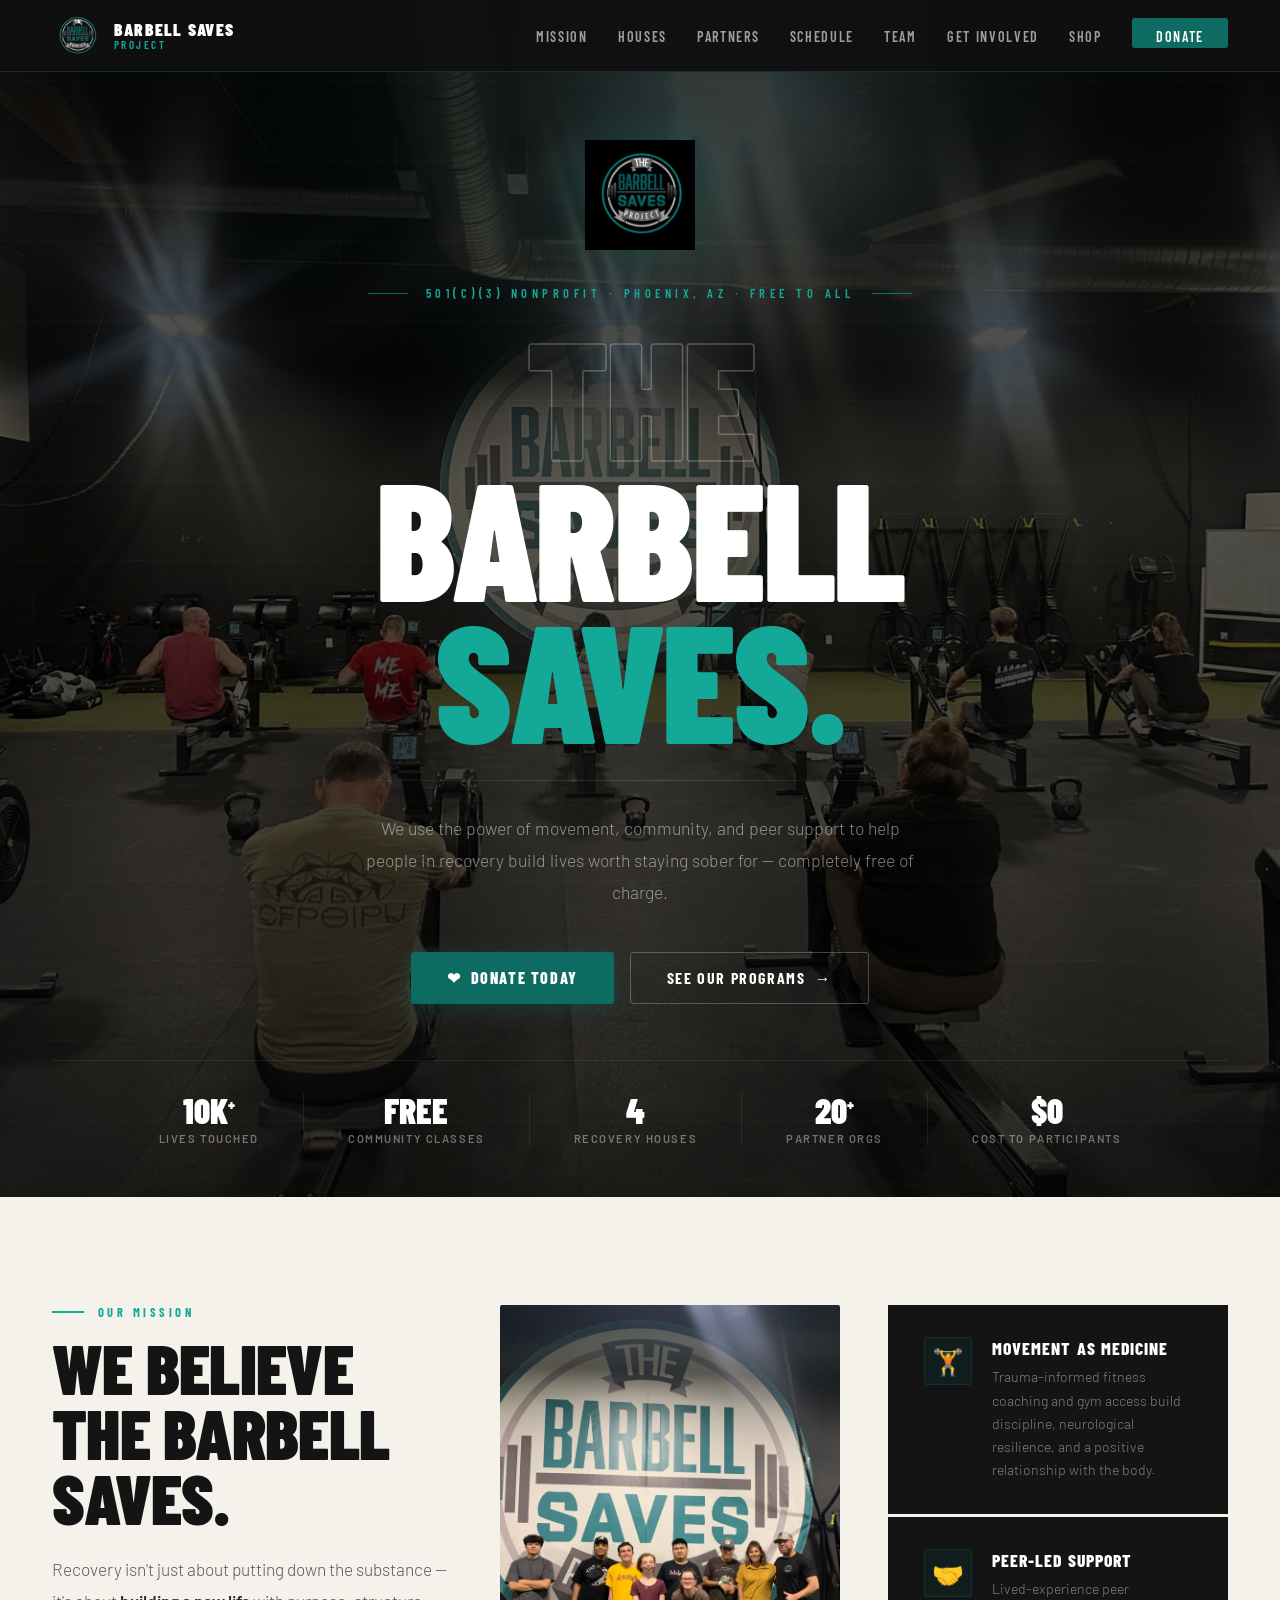
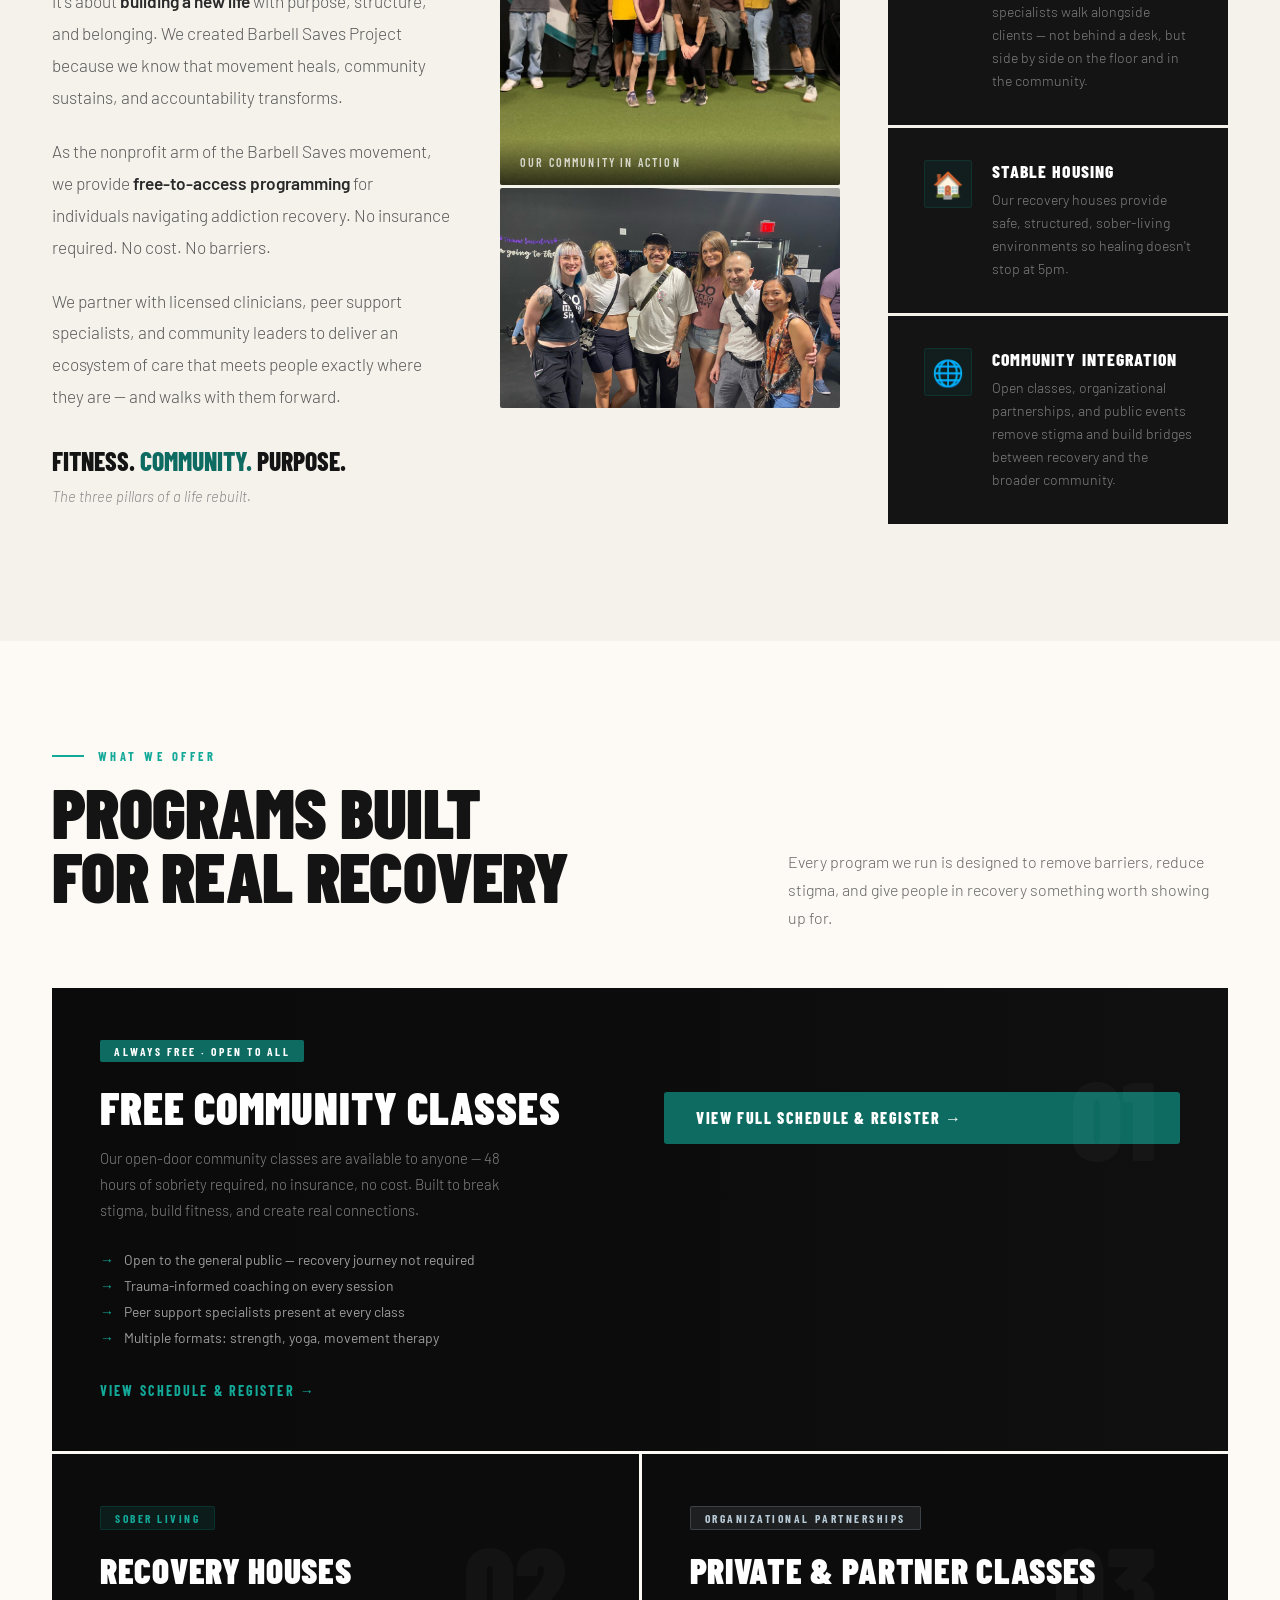
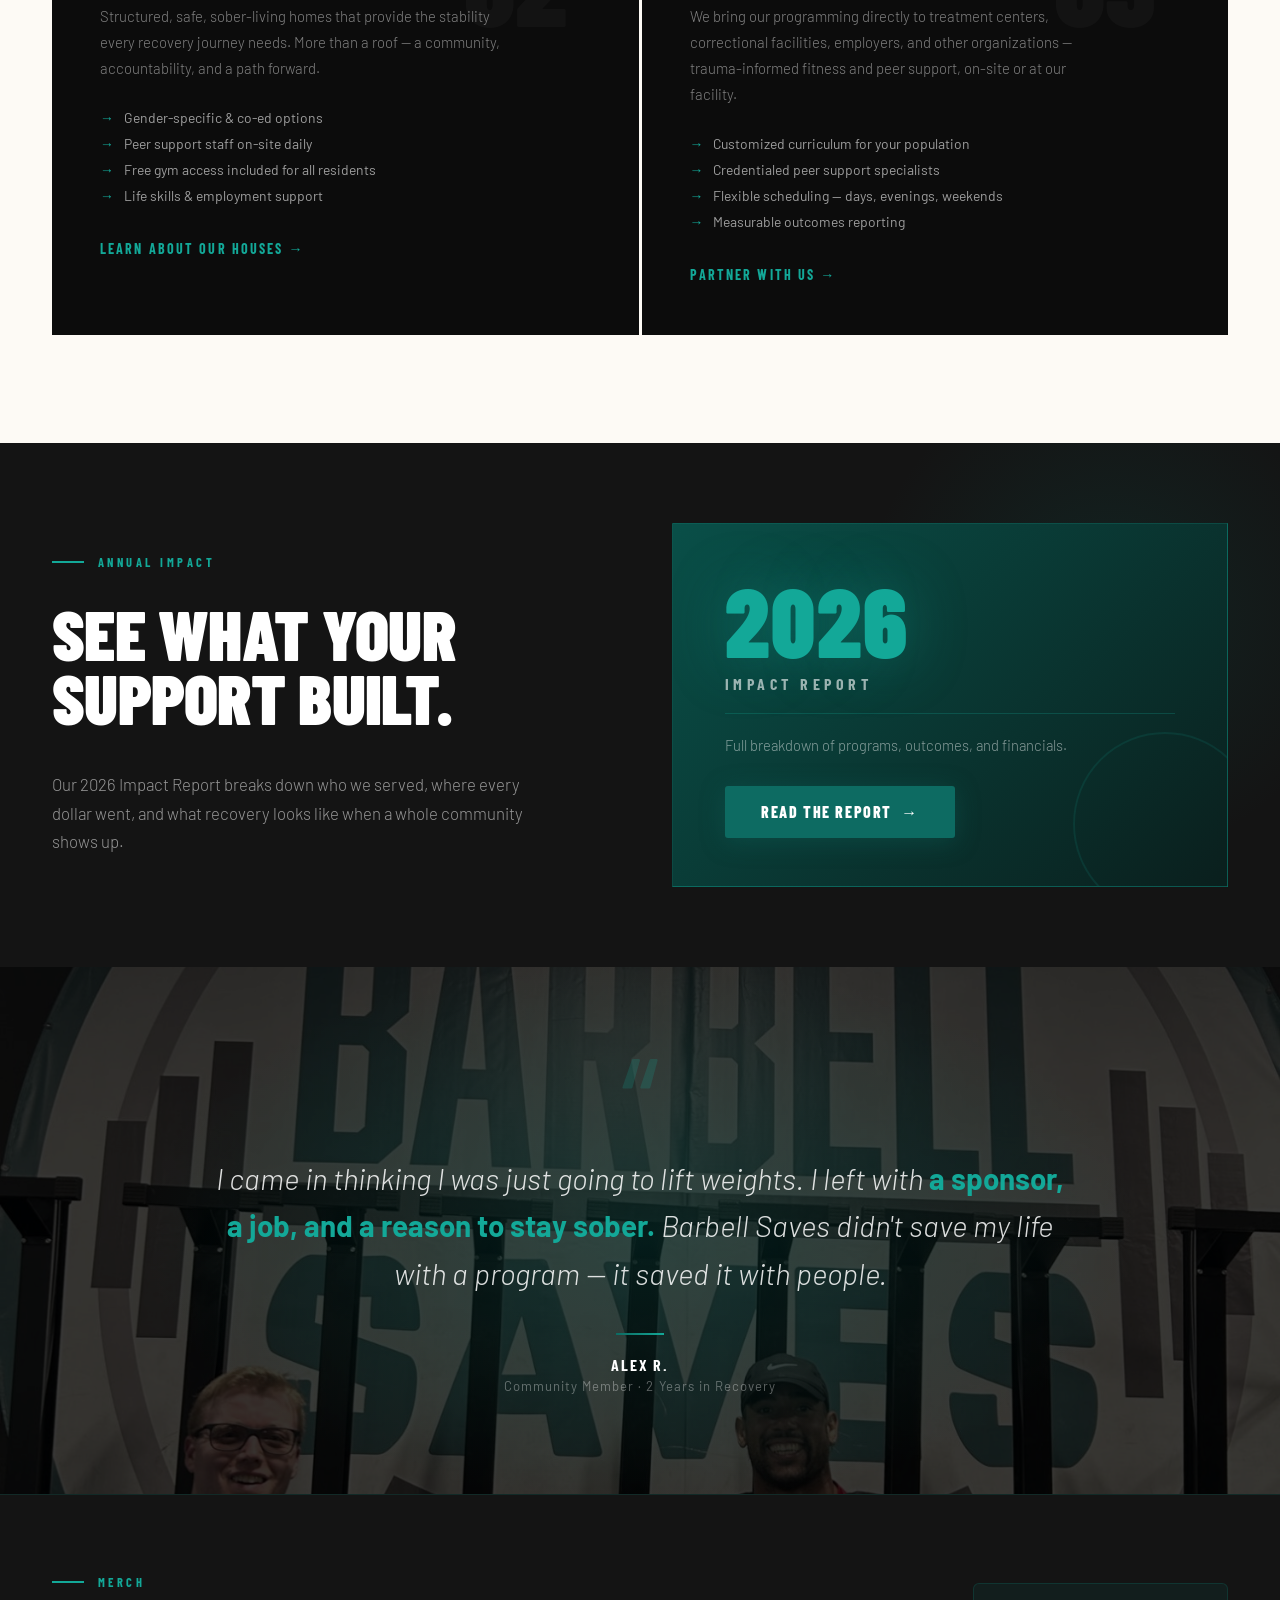
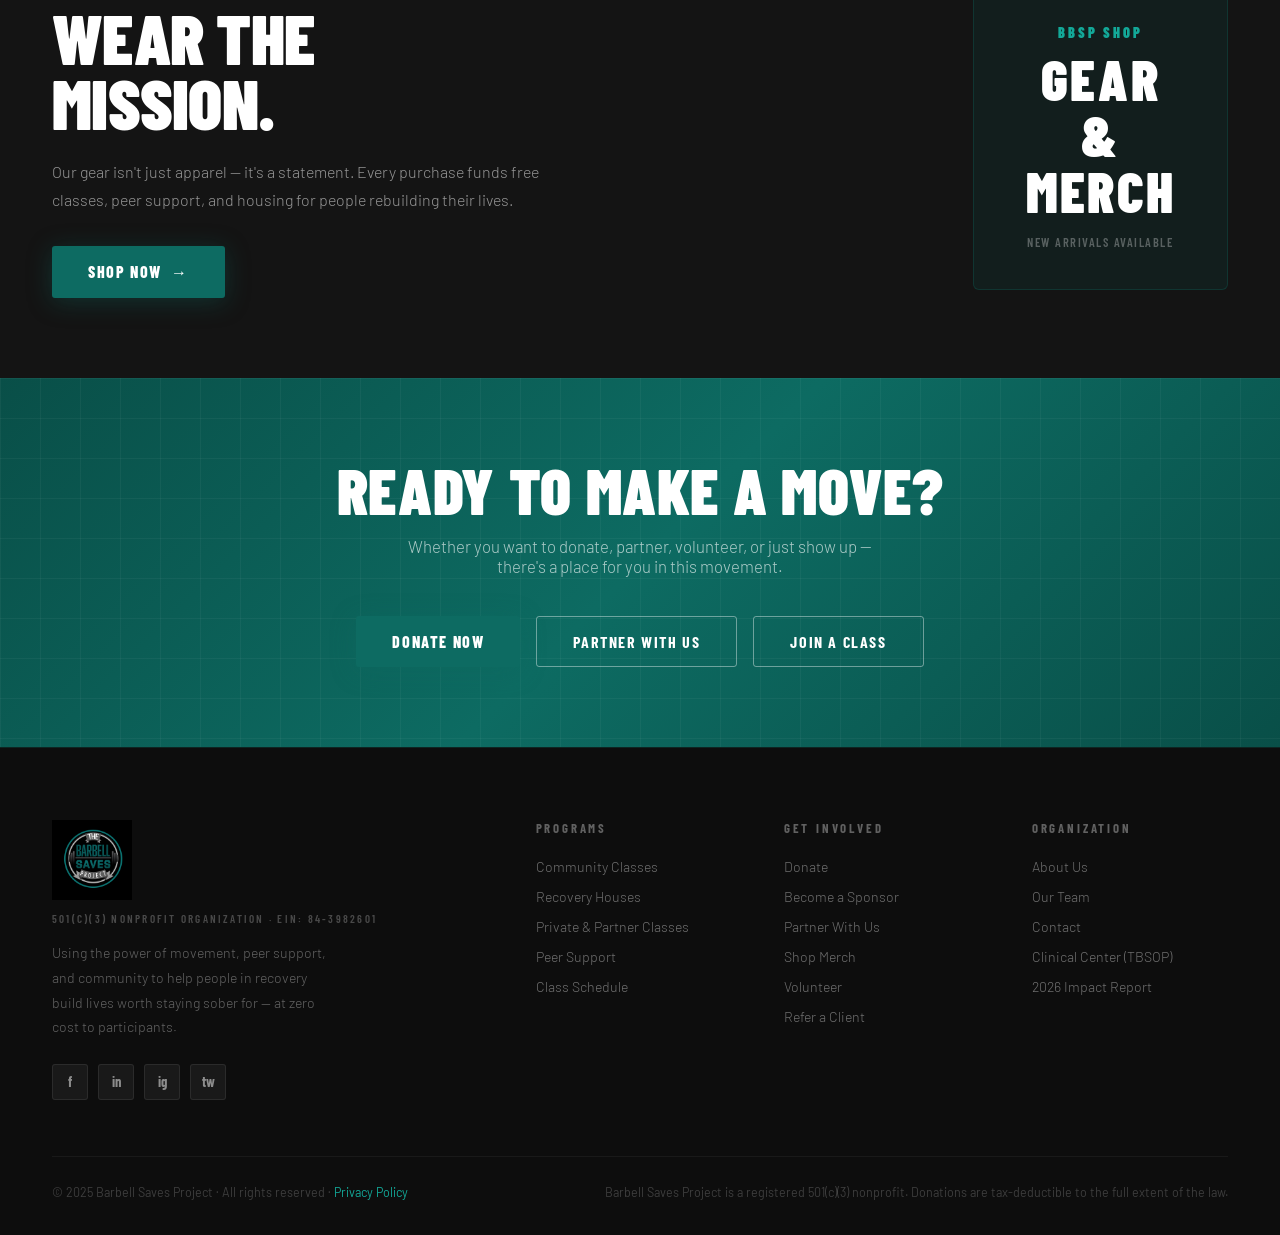
==== index.html @ c7c91872 "Add Instagram link to footer on all pages Co-Authored-By: Claude Sonnet 4.6 <noreply@anthropic.com>" ====
<!DOCTYPE html>
<html lang="en">
<head>
<meta charset="UTF-8">
<meta name="viewport" content="width=device-width, initial-scale=1.0">
<title>Barbell Saves Project — Strength. Recovery. Community.</title>
<link href="https://fonts.googleapis.com/css2?family=Barlow+Condensed:wght@300;400;600;700;800;900&family=Barlow:ital,wght@0,300;0,400;0,500;0,600;1,300;1,400&display=swap" rel="stylesheet">
<link rel="stylesheet" href="styles.css">
</head>
<body>

<!-- NAV -->
<nav id="main-nav">
  <a href="index.html" class="nav-logo">
    <img src="images/image1.png" alt="The Barbell Saves Project">
    <div class="nav-logo-text">Barbell Saves<span>Project</span></div>
  </a>
  <ul class="nav-links">
    <li><a href="index.html#mission">Mission</a></li>
    <li><a href="houses.html">Houses</a></li>
    <li><a href="partners.html">Partners</a></li>
    <li><a href="schedule.html">Schedule</a></li>
    <li><a href="team.html">Team</a></li>
    <li><a href="get-involved.html">Get Involved</a></li>
    <li><a href="shop.html">Shop</a></li>
    <li><a href="get-involved.html#donate" class="nav-donate">Donate</a></li>
  </ul>
</nav>

<!-- HERO -->
<section class="hero">
  <div class="hero-bg"></div>
  <div class="hero-lines"></div>

  <div class="hero-body">
    <img src="images/image2.png" alt="The Barbell Saves Project" class="hero-logo">

    <div class="hero-overline">
      <span class="overline-rule"></span>
      501(c)(3) Nonprofit &middot; Phoenix, AZ &middot; Free to All
      <span class="overline-rule"></span>
    </div>

    <h1 class="hero-headline">
      <span class="headline-row outline">The</span>
      <span class="headline-row">Barbell</span>
      <span class="headline-row teal">Saves.</span>
    </h1>

    <div class="hero-divider"></div>

    <p class="hero-sub">
      We use the power of movement, community, and peer support to help people in recovery
      build lives worth staying sober for &mdash; completely free of charge.
    </p>

    <div class="hero-actions">
      <a href="https://igfn.us/form/uz2sVw" target="_blank" rel="noopener" class="btn-primary">&#10084;&nbsp; Donate Today</a>
      <a href="#programs" class="btn-secondary">See Our Programs &nbsp;&#8594;</a>
    </div>

    <div class="hero-stat-row">
      <div class="hero-stat"><div class="hero-stat-n">10K<sup>+</sup></div><div class="hero-stat-l">Lives Touched</div></div>
      <div class="hero-stat"><div class="hero-stat-n">FREE</div><div class="hero-stat-l">Community Classes</div></div>
      <div class="hero-stat"><div class="hero-stat-n">4</div><div class="hero-stat-l">Recovery Houses</div></div>
      <div class="hero-stat"><div class="hero-stat-n">20<sup>+</sup></div><div class="hero-stat-l">Partner Orgs</div></div>
      <div class="hero-stat"><div class="hero-stat-n">$0</div><div class="hero-stat-l">Cost to Participants</div></div>
    </div>
  </div>
</section>

<!-- MISSION -->
<section class="mission-section section" id="mission">
  <div class="section-inner">
    <div class="mission-layout">
      <div class="mission-copy">
        <div class="section-tag">Our Mission</div>
        <h2 class="section-title">We Believe<br>the Barbell Saves.</h2>
        <p>Recovery isn't just about putting down the substance &#8212; it's about <strong>building a new life</strong> with purpose, structure, and belonging. We created Barbell Saves Project because we know that movement heals, community sustains, and accountability transforms.</p>
        <p>As the nonprofit arm of the Barbell Saves movement, we provide <strong>free-to-access programming</strong> for individuals navigating addiction recovery. No insurance required. No cost. No barriers.</p>
        <p>We partner with licensed clinicians, peer support specialists, and community leaders to deliver an ecosystem of care that meets people exactly where they are &#8212; and walks with them forward.</p>
        <div class="big-statement">Fitness. <span>Community.</span> Purpose.</div>
        <p style="font-size:0.92rem;color:#888;font-style:italic;">The three pillars of a life rebuilt.</p>
      </div>
      <div class="mission-photo-col">
        <div class="mission-photo-wrap" style="margin-bottom:3px;">
          <img src="images/image3.jpg" alt="Barbell Saves Project community">
          <div class="mission-photo-caption">Our community in action</div>
        </div>
        <div class="mission-photo-wrap">
          <img src="images/image4.jpg" alt="Barbell Saves Project event" style="height:220px;">
        </div>
      </div>
      <div class="mission-panels">
        <div class="mission-panel"><div class="panel-icon">&#127947;</div><div class="panel-body"><h4>Movement as Medicine</h4><p>Trauma-informed fitness coaching and gym access build discipline, neurological resilience, and a positive relationship with the body.</p></div></div>
        <div class="mission-panel"><div class="panel-icon">&#129309;</div><div class="panel-body"><h4>Peer-Led Support</h4><p>Lived-experience peer specialists walk alongside clients &#8212; not behind a desk, but side by side on the floor and in the community.</p></div></div>
        <div class="mission-panel"><div class="panel-icon">&#127968;</div><div class="panel-body"><h4>Stable Housing</h4><p>Our recovery houses provide safe, structured, sober-living environments so healing doesn't stop at 5pm.</p></div></div>
        <div class="mission-panel"><div class="panel-icon">&#127760;</div><div class="panel-body"><h4>Community Integration</h4><p>Open classes, organizational partnerships, and public events remove stigma and build bridges between recovery and the broader community.</p></div></div>
      </div>
    </div>
  </div>
</section>

<!-- PROGRAMS -->
<section class="programs-section section" id="programs">
  <div class="section-inner">
    <div class="programs-header">
      <div>
        <div class="section-tag">What We Offer</div>
        <h2 class="section-title">Programs Built<br>for Real Recovery</h2>
      </div>
      <p class="programs-intro">Every program we run is designed to remove barriers, reduce stigma, and give people in recovery something worth showing up for.</p>
    </div>
    <div class="programs-grid">
      <div class="prog-card prog-community" style="background-image: url("images/image11.jpg"); background-size: cover; background-position: center 20%; position: relative;">
        <div style="position:absolute;inset:0;background:linear-gradient(90deg,rgba(10,10,10,0.92) 0%,rgba(10,10,10,0.75) 55%,rgba(10,10,10,0.4) 100%);"></div>
        <div style="position:relative;z-index:1;">
        <div class="prog-num">01</div>
        <span class="prog-badge badge-free">Always Free &middot; Open to All</span>
        <div class="community-inner">
          <div>
            <h3>Free Community Classes</h3>
            <p>Our open-door community classes are available to anyone &#8212; 48 hours of sobriety required, no insurance, no cost. Built to break stigma, build fitness, and create real connections.</p>
            <ul class="prog-list">
              <li><span class="bull">&#8594;</span> Open to the general public &#8212; recovery journey not required</li>
              <li><span class="bull">&#8594;</span> Trauma-informed coaching on every session</li>
              <li><span class="bull">&#8594;</span> Peer support specialists present at every class</li>
              <li><span class="bull">&#8594;</span> Multiple formats: strength, yoga, movement therapy</li>
            </ul>
            <a href="schedule.html" class="prog-link">View Schedule &amp; Register &#8594;</a>
          </div>
          <a href="schedule.html" class="schedule-cta-btn">View Full Schedule &amp; Register &#8594;</a>
        </div>
        </div>
      </div>
      <div class="prog-card" style="background-image:url("images/image12.jpg");background-size:cover;background-position:center top;position:relative;">
        <div style="position:absolute;inset:0;background:rgba(10,10,10,0.82);"></div>
        <div style="position:relative;z-index:1;">
        <div class="prog-num">02</div>
        <span class="prog-badge badge-teal">Sober Living</span>
        <h3>Recovery Houses</h3>
        <p>Structured, safe, sober-living homes that provide the stability every recovery journey needs. More than a roof &#8212; a community, accountability, and a path forward.</p>
        <ul class="prog-list">
          <li><span class="bull">&#8594;</span> Gender-specific &amp; co-ed options</li>
          <li><span class="bull">&#8594;</span> Peer support staff on-site daily</li>
          <li><span class="bull">&#8594;</span> Free gym access included for all residents</li>
          <li><span class="bull">&#8594;</span> Life skills &amp; employment support</li>
        </ul>
        <a href="houses.html" class="prog-link">Learn About Our Houses &#8594;</a>
        </div>
      </div>
      <div class="prog-card" style="background-image:url("images/image13.jpg");background-size:cover;background-position:center 25%;position:relative;">
        <div style="position:absolute;inset:0;background:rgba(10,10,10,0.82);"></div>
        <div style="position:relative;z-index:1;">
        <div class="prog-num">03</div>
        <span class="prog-badge badge-silver">Organizational Partnerships</span>
        <h3>Private &amp; Partner Classes</h3>
        <p>We bring our programming directly to treatment centers, correctional facilities, employers, and other organizations &#8212; trauma-informed fitness and peer support, on-site or at our facility.</p>
        <ul class="prog-list">
          <li><span class="bull">&#8594;</span> Customized curriculum for your population</li>
          <li><span class="bull">&#8594;</span> Credentialed peer support specialists</li>
          <li><span class="bull">&#8594;</span> Flexible scheduling &#8212; days, evenings, weekends</li>
          <li><span class="bull">&#8594;</span> Measurable outcomes reporting</li>
        </ul>
        <a href="get-involved.html" class="prog-link">Partner With Us &#8594;</a>
        </div>
      </div>
    </div>
  </div>
</section>

<!-- IMPACT REPORT -->
<section class="impact-report-section">
  <div class="section-inner">
    <div class="impact-report-layout">
      <div class="impact-report-copy">
        <div class="section-tag">Annual Impact</div>
        <h2 class="section-title">See What Your<br>Support Built.</h2>
        <p>Our 2026 Impact Report breaks down who we served, where every dollar went, and what recovery looks like when a whole community shows up.</p>
      </div>
      <div class="impact-report-cta">
        <div class="impact-report-year">2026</div>
        <div class="impact-report-label">Impact Report</div>
        <p>Full breakdown of programs, outcomes, and financials.</p>
        <a href="https://issuu.com/barbellsaves/docs/2025_impact_report_final" target="_blank" rel="noopener" class="btn-primary" style="margin-top:24px;display:inline-block;">Read the Report &nbsp;&#8594;</a>
      </div>
    </div>
  </div>
</section>

<!-- TESTIMONIAL -->
<section class="testimonial-section">
  <div class="testimonial-inner">
    <div class="big-quote">&#8220;</div>
    <blockquote>I came in thinking I was just going to lift weights. I left with <strong>a sponsor, a job, and a reason to stay sober.</strong> Barbell Saves didn't save my life with a program &#8212; it saved it with people.</blockquote>
    <div class="quote-divider"></div>
    <div class="quote-name">Alex R.</div>
    <div class="quote-role">Community Member &middot; 2 Years in Recovery</div>
  </div>
</section>

<!-- SHOP THE MISSION -->
<section style="background:var(--iron);padding:80px 52px;border-top:1px solid rgba(13,107,98,0.25);">
  <div style="max-width:1200px;margin:0 auto;display:flex;align-items:center;gap:64px;justify-content:space-between;flex-wrap:wrap;">
    <div style="flex:1;min-width:300px;">
      <div class="section-tag">Merch</div>
      <h2 class="section-title" style="color:white;">Wear the<br>Mission.</h2>
      <p style="font-size:1rem;color:rgba(255,255,255,0.55);font-weight:300;line-height:1.75;max-width:520px;margin-bottom:32px;">Our gear isn't just apparel &mdash; it's a statement. Every purchase funds free classes, peer support, and housing for people rebuilding their lives.</p>
      <a href="shop.html" class="btn-primary">Shop Now &nbsp;&#8594;</a>
    </div>
    <div style="flex:0 0 auto;background:rgba(13,107,98,0.12);border:1px solid rgba(13,107,98,0.3);border-radius:6px;padding:40px 52px;text-align:center;">
      <div style="font-family:'Barlow Condensed',sans-serif;font-weight:900;font-size:0.9rem;letter-spacing:0.2em;text-transform:uppercase;color:var(--teal-bright);margin-bottom:10px;">BBSP Shop</div>
      <div style="font-family:'Barlow Condensed',sans-serif;font-weight:900;font-size:3.5rem;letter-spacing:0.04em;text-transform:uppercase;color:white;line-height:1;margin-bottom:16px;">Gear<br>&amp;<br>Merch</div>
      <div style="font-family:'Barlow Condensed',sans-serif;font-weight:600;font-size:0.78rem;letter-spacing:0.12em;text-transform:uppercase;color:rgba(255,255,255,0.3);">New Arrivals Available</div>
    </div>
  </div>
</section>

<!-- CTA BAND -->
<div class="cta-band" style="position:relative;">
  <div style="position:absolute;inset:0;background-image:url("images/image14.jpg");background-size:cover;background-position:center 40%;filter:brightness(0.15) saturate(0.6);"></div>
  <div class="cta-band-inner">
    <h2>Ready to Make a Move?</h2>
    <p>Whether you want to donate, partner, volunteer, or just show up &#8212; there's a place for you in this movement.</p>
    <div class="cta-btns">
      <a href="https://igfn.us/form/uz2sVw" target="_blank" rel="noopener" class="btn-primary">Donate Now</a>
      <a href="get-involved.html" class="btn-secondary" style="border-color:rgba(255,255,255,0.4);">Partner With Us</a>
      <a href="index.html#programs" class="btn-secondary" style="border-color:rgba(255,255,255,0.4);">Join a Class</a>
    </div>
  </div>
</div>

<!-- FOOTER -->
<footer>
  <div class="footer-grid">
    <div class="footer-brand">
      <img src="images/image8.png" alt="The Barbell Saves Project">
      <div class="footer-501c3">501(c)(3) Nonprofit Organization &middot; EIN: 84-3982601</div>
      <p>Using the power of movement, peer support, and community to help people in recovery build lives worth staying sober for &#8212; at zero cost to participants.</p>
      <div class="social-row">
        <a href="#" class="social-icon">f</a>
        <a href="#" class="social-icon">in</a>
        <a href="https://www.instagram.com/thebarbellsaves" target="_blank" rel="noopener" class="social-icon">ig</a>
        <a href="#" class="social-icon">tw</a>
      </div>
    </div>
    <div class="footer-col"><h5>Programs</h5><ul><li><a href="schedule.html">Community Classes</a></li><li><a href="houses.html">Recovery Houses</a></li><li><a href="#">Private &amp; Partner Classes</a></li><li><a href="#">Peer Support</a></li><li><a href="schedule.html">Class Schedule</a></li></ul></div>
    <div class="footer-col"><h5>Get Involved</h5><ul><li><a href="get-involved.html#donate">Donate</a></li><li><a href="get-involved.html#sponsors">Become a Sponsor</a></li><li><a href="get-involved.html">Partner With Us</a></li><li><a href="shop.html">Shop Merch</a></li><li><a href="#">Volunteer</a></li><li><a href="#">Refer a Client</a></li></ul></div>
    <div class="footer-col"><h5>Organization</h5><ul><li><a href="#">About Us</a></li><li><a href="team.html">Our Team</a></li><li><a href="#">Contact</a></li><li><a href="#">Clinical Center (TBSOP)</a></li><li><a href="https://issuu.com/barbellsaves/docs/2025_impact_report_final" target="_blank" rel="noopener">2026 Impact Report</a></li></ul></div>
  </div>
  <div class="footer-bottom">
    <p>&#169; 2025 Barbell Saves Project &middot; All rights reserved &middot; <a href="#">Privacy Policy</a></p>
    <p>Barbell Saves Project is a registered 501(c)(3) nonprofit. Donations are tax-deductible to the full extent of the law.</p>
  </div>
</footer>

<script src="script.js"></script>

</body>
</html>
---- styles.css ----
:root {
    --teal: #0D6B62;
    --teal-light: #0F8579;
    --teal-bright: #13a898;
    --teal-dark: #094f48;
    --silver: #9AACB8;
    --charcoal: #2A2A2A;
    --iron: #141414;
    --iron-mid: #1e1e1e;
    --off-white: #F5F2EC;
    --warm-white: #FDFAF5;
    --slate: #3D3D3D;
  }
  * { margin: 0; padding: 0; box-sizing: border-box; }
  html { scroll-behavior: smooth; }
  body { font-family: "Barlow", sans-serif; background: var(--warm-white); color: var(--charcoal); overflow-x: hidden; }

  /* NAV */
  nav { position: fixed; top: 0; left: 0; right: 0; z-index: 200; display: flex; align-items: center; justify-content: space-between; padding: 0 52px; height: 72px; background: rgba(16,16,16,0.96); backdrop-filter: blur(16px); border-bottom: 1px solid rgba(13,107,98,0.35); transition: background 0.3s; }
  .nav-logo { text-decoration: none; display: flex; align-items: center; gap: 12px; }
  .nav-logo img { height: 50px; width: 50px; object-fit: contain; mix-blend-mode: screen; }
  .nav-logo-text { font-family: "Barlow Condensed", sans-serif; font-weight: 900; font-size: 1.1rem; letter-spacing: 0.07em; text-transform: uppercase; color: white; line-height: 1.15; }
  .nav-logo-text span { color: var(--teal-bright); display: block; font-size: 0.7rem; letter-spacing: 0.22em; font-weight: 600; }
  .nav-links { display: flex; gap: 30px; list-style: none; align-items: center; }
  .nav-links a { font-family: "Barlow Condensed", sans-serif; font-weight: 600; font-size: 0.88rem; letter-spacing: 0.12em; text-transform: uppercase; color: rgba(255,255,255,0.6); text-decoration: none; transition: color 0.2s; padding-bottom: 3px; border-bottom: 1.5px solid transparent; }
  .nav-links a:hover { color: white; border-bottom-color: var(--teal-bright); }
  .nav-donate { background: var(--teal) !important; color: white !important; padding: 10px 24px; border-radius: 3px; border-bottom: none !important; }
  .nav-donate:hover { background: var(--teal-light) !important; border-bottom: none !important; }

  /* HERO — centered poster broadsheet */
  .hero {
    min-height: 100vh;
    background: var(--iron);
    display: flex; flex-direction: column;
    position: relative; overflow: hidden;
  }
  .hero-bg {
    position: absolute; inset: 0;
    background-image: url("images/image9.jpg");
    background-size: cover;
    background-position: center 30%;
    filter: brightness(0.38) saturate(0.85);
  }
  .hero-bg::after {
    content: "";
    position: absolute; inset: 0;
    background:
      radial-gradient(ellipse 80% 60% at 50% 0%, rgba(13,107,98,0.3) 0%, transparent 60%),
      linear-gradient(180deg, rgba(0,0,0,0.4) 0%, rgba(0,0,0,0.1) 40%, rgba(0,0,0,0.55) 100%);
  }
  /* Horizontal rule texture lines */
  .hero-lines {
    position: absolute; inset: 0;
    background-image:
      linear-gradient(rgba(255,255,255,0.018) 1px, transparent 1px);
    background-size: 100% 80px;
    pointer-events: none;
  }
  .hero-body {
    position: relative; z-index: 2;
    flex: 1; display: flex; flex-direction: column;
    align-items: center; justify-content: center;
    padding: 140px 52px 52px;
    text-align: center;
  }
  /* Logo sits above headline */
  .hero-logo {
    width: 110px; height: 110px; object-fit: contain;
    margin-bottom: 36px;
    animation: fadeUp 0.5s ease 0.05s both;
    filter: drop-shadow(0 0 28px rgba(13,107,98,0.4));
    mix-blend-mode: screen;
  }
  .hero-overline {
    font-family: "Barlow Condensed", sans-serif;
    font-weight: 600; font-size: 0.78rem;
    letter-spacing: 0.36em; text-transform: uppercase;
    color: var(--teal-bright);
    margin-bottom: 24px;
    display: flex; align-items: center; justify-content: center; gap: 18px;
    animation: fadeUp 0.6s ease 0.15s both;
  }
  .overline-rule { width: 40px; height: 1px; background: var(--teal-bright); opacity: 0.6; }
  /* GIANT poster headline — full width */
  .hero-headline {
    font-family: "Barlow Condensed", sans-serif;
    font-weight: 900;
    font-size: clamp(4.5rem, 13vw, 13rem);
    line-height: 0.85;
    letter-spacing: -0.02em;
    text-transform: uppercase;
    color: white;
    margin-bottom: 0;
    animation: fadeUp 0.7s ease 0.25s both;
  }
  .headline-row { display: block; }
  .headline-row.teal { color: var(--teal-bright); }
  .headline-row.outline {
    -webkit-text-stroke: 1.5px rgba(255,255,255,0.25);
    color: transparent;
  }
  /* Divider bar between headline and sub */
  .hero-divider {
    width: 100%; max-width: 680px;
    height: 1px;
    background: linear-gradient(90deg, transparent, rgba(255,255,255,0.15), transparent);
    margin: 32px auto;
    animation: fadeUp 0.6s ease 0.45s both;
  }
  .hero-sub {
    font-size: 1.1rem; line-height: 1.8;
    color: rgba(255,255,255,0.5);
    max-width: 560px; margin: 0 auto 44px;
    font-weight: 300;
    animation: fadeUp 0.7s ease 0.5s both;
  }
  .hero-actions {
    display: flex; gap: 16px; flex-wrap: wrap;
    justify-content: center;
    animation: fadeUp 0.7s ease 0.6s both;
  }
  /* Inline stat strip inside hero, above impact bar */
  .hero-stat-row {
    display: flex; align-items: center; justify-content: center;
    gap: 0; margin-top: 56px; width: 100%;
    border-top: 1px solid rgba(255,255,255,0.07);
    padding-top: 32px;
    animation: fadeUp 0.7s ease 0.7s both;
  }
  .hero-stat {
    display: flex; flex-direction: column; align-items: center;
    padding: 0 44px;
    border-right: 1px solid rgba(255,255,255,0.07);
  }
  .hero-stat:last-child { border-right: none; }
  .hero-stat-n {
    font-family: "Barlow Condensed", sans-serif;
    font-weight: 900; font-size: 2.2rem;
    color: white; line-height: 1;
  }
  .hero-stat-n sup { font-size: 1rem; }
  .hero-stat-l {
    font-size: 0.7rem; font-weight: 600;
    letter-spacing: 0.14em; text-transform: uppercase;
    color: rgba(255,255,255,0.4); margin-top: 4px;
  }

  /* BUTTONS */
  .btn-primary { display: inline-flex; align-items: center; gap: 10px; background: var(--teal); color: white; font-family: "Barlow Condensed", sans-serif; font-weight: 800; font-size: 1rem; letter-spacing: 0.1em; text-transform: uppercase; padding: 16px 36px; border: none; cursor: pointer; text-decoration: none; border-radius: 3px; transition: background 0.2s, transform 0.15s; box-shadow: 0 4px 24px rgba(13,107,98,0.35); }
  .btn-primary:hover { background: var(--teal-light); transform: translateY(-2px); }
  .btn-secondary { display: inline-flex; align-items: center; gap: 10px; background: transparent; color: white; font-family: "Barlow Condensed", sans-serif; font-weight: 700; font-size: 1rem; letter-spacing: 0.1em; text-transform: uppercase; padding: 15px 36px; border: 1.5px solid rgba(255,255,255,0.25); cursor: pointer; text-decoration: none; border-radius: 3px; transition: all 0.2s; }
  .btn-secondary:hover { border-color: var(--teal-bright); background: rgba(13,107,98,0.15); }

  /* IMPACT BAR */
  .impact-bar { position: relative; z-index: 2; background: linear-gradient(90deg, var(--teal-dark) 0%, var(--teal) 50%, var(--teal-dark) 100%); padding: 0 52px; display: flex; align-items: stretch; overflow-x: auto; }
  .impact-item { display: flex; flex-direction: column; align-items: center; justify-content: center; padding: 28px 48px; border-right: 1px solid rgba(255,255,255,0.12); flex-shrink: 0; }
  .impact-item:last-child { border-right: none; }
  .impact-num { font-family: "Barlow Condensed", sans-serif; font-weight: 900; font-size: 2.8rem; color: white; line-height: 1; }
  .impact-num sup { font-size: 1.4rem; vertical-align: super; }
  .impact-desc { font-size: 0.74rem; font-weight: 600; letter-spacing: 0.14em; text-transform: uppercase; color: rgba(255,255,255,0.65); margin-top: 5px; text-align: center; }

  /* SECTIONS */
  .section { padding: 108px 52px; }
  .section-inner { max-width: 1240px; margin: 0 auto; }
  .section-tag { font-family: "Barlow Condensed", sans-serif; font-weight: 700; font-size: 0.78rem; letter-spacing: 0.28em; text-transform: uppercase; color: var(--teal-bright); margin-bottom: 16px; display: flex; align-items: center; gap: 14px; }
  .section-tag::before { content: ""; display: block; width: 32px; height: 2px; background: var(--teal-bright); }
  .section-title { font-family: "Barlow Condensed", sans-serif; font-weight: 900; font-size: clamp(2.8rem, 5.5vw, 4.8rem); line-height: 0.92; text-transform: uppercase; letter-spacing: -0.01em; color: var(--iron); margin-bottom: 24px; }
  .section-title.light { color: white; }

  /* MISSION */
  .mission-section { background: var(--off-white); }
  .mission-photo-wrap { position: relative; overflow: hidden; border-radius: 2px; }
  .mission-photo-wrap img { width: 100%; height: 480px; object-fit: cover; object-position: center top; display: block; }
  .mission-photo-caption { position: absolute; bottom: 0; left: 0; right: 0; padding: 16px 20px; background: linear-gradient(0deg, rgba(0,0,0,0.7), transparent); font-family: "Barlow Condensed", sans-serif; font-weight: 600; font-size: 0.75rem; letter-spacing: 0.18em; text-transform: uppercase; color: rgba(255,255,255,0.75); }
  .mission-layout { display: grid; grid-template-columns: 1fr 0.85fr 0.85fr; gap: 48px; align-items: start; }
  .mission-copy p { font-size: 1.08rem; line-height: 1.85; color: #5a5a5a; margin-bottom: 22px; font-weight: 300; }
  .mission-copy p strong { color: var(--charcoal); font-weight: 600; }
  .big-statement { font-family: "Barlow Condensed", sans-serif; font-weight: 800; font-size: 1.6rem; line-height: 1.25; text-transform: uppercase; color: var(--iron); margin-top: 32px; margin-bottom: 6px; }
  .big-statement span { color: var(--teal); }
  .mission-panels { display: flex; flex-direction: column; gap: 3px; }
  .mission-panel { background: var(--iron); padding: 32px 36px; display: flex; gap: 20px; align-items: flex-start; position: relative; overflow: hidden; cursor: default; transition: transform 0.2s; }
  .mission-panel:hover { transform: translateX(6px); }
  .mission-panel::before { content: ""; position: absolute; left: 0; top: 0; bottom: 0; width: 3px; background: var(--teal-bright); transform: scaleY(0); transform-origin: top; transition: transform 0.3s; }
  .mission-panel:hover::before { transform: scaleY(1); }
  .panel-icon { font-size: 1.6rem; flex-shrink: 0; width: 48px; height: 48px; display: flex; align-items: center; justify-content: center; background: rgba(13,107,98,0.12); border-radius: 3px; border: 1px solid rgba(13,107,98,0.25); }
  .panel-body h4 { font-family: "Barlow Condensed", sans-serif; font-weight: 800; font-size: 1.1rem; text-transform: uppercase; letter-spacing: 0.06em; color: white; margin-bottom: 6px; }
  .panel-body p { font-size: 0.88rem; line-height: 1.65; color: rgba(255,255,255,0.45); font-weight: 300; }

  /* PROGRAMS */
  .programs-section { background: var(--warm-white); }
  .programs-header { display: flex; justify-content: space-between; align-items: flex-end; margin-bottom: 56px; flex-wrap: wrap; gap: 24px; }
  .programs-intro { max-width: 440px; font-size: 1rem; line-height: 1.75; color: #666; font-weight: 300; }
  .programs-grid { display: grid; grid-template-columns: repeat(2, 1fr); gap: 3px; }
  .prog-community { grid-column: span 2; }
  .prog-card { background: var(--iron); padding: 52px 48px; position: relative; overflow: hidden; transition: transform 0.22s; }
  .prog-card:hover { transform: translateY(-5px); z-index: 2; }
  .prog-card::after { content: ""; position: absolute; bottom: 0; left: 0; right: 0; height: 3px; background: linear-gradient(90deg, var(--teal-dark), var(--teal-bright)); transform: scaleX(0); transform-origin: left; transition: transform 0.35s; }
  .prog-card:hover::after { transform: scaleX(1); }
  .prog-num { position: absolute; top: 20px; right: 24px; font-family: "Barlow Condensed", sans-serif; font-weight: 900; font-size: 7rem; color: rgba(255,255,255,0.03); line-height: 1; pointer-events: none; }
  .prog-badge { display: inline-block; font-family: "Barlow Condensed", sans-serif; font-weight: 700; font-size: 0.72rem; letter-spacing: 0.22em; text-transform: uppercase; padding: 4px 14px; border-radius: 2px; margin-bottom: 22px; }
  .badge-silver { background: rgba(154,172,184,0.12); color: #b8cad6; border: 1px solid rgba(154,172,184,0.25); }
  .badge-teal   { background: rgba(13,107,98,0.18); color: var(--teal-bright); border: 1px solid rgba(13,107,98,0.3); }
  .badge-free   { background: var(--teal); color: white; border: none; }
  .prog-card h3 { font-family: "Barlow Condensed", sans-serif; font-weight: 900; font-size: 2.2rem; text-transform: uppercase; letter-spacing: 0.02em; color: white; margin-bottom: 14px; line-height: 1.05; }
  .prog-community h3 { font-size: 2.8rem; }
  .prog-card p { font-size: 0.93rem; line-height: 1.75; color: rgba(255,255,255,0.48); font-weight: 300; margin-bottom: 28px; max-width: 420px; }
  .prog-list { list-style: none; display: flex; flex-direction: column; gap: 9px; margin-bottom: 34px; }
  .prog-list li { font-size: 0.87rem; color: rgba(255,255,255,0.6); display: flex; align-items: center; gap: 10px; }
  .bull { color: var(--teal-bright); font-weight: 700; }
  .prog-link { font-family: "Barlow Condensed", sans-serif; font-weight: 700; font-size: 0.88rem; letter-spacing: 0.15em; text-transform: uppercase; color: var(--teal-bright); text-decoration: none; display: inline-flex; align-items: center; gap: 8px; transition: gap 0.2s; }
  .prog-link:hover { gap: 16px; }
  .community-inner { display: grid; grid-template-columns: 1fr 1fr; gap: 48px; align-items: start; }
  .schedule-cta-btn { display: inline-flex; align-items: center; gap: 10px; background: var(--teal); color: white; font-family: "Barlow Condensed", sans-serif; font-weight: 800; font-size: 1rem; letter-spacing: 0.1em; text-transform: uppercase; padding: 16px 32px; border-radius: 3px; text-decoration: none; transition: background 0.2s; margin-top: 8px; }
  .schedule-list { display: flex; flex-direction: column; gap: 10px; }
  .sched-item { background: rgba(255,255,255,0.04); border-left: 3px solid var(--teal-bright); padding: 14px 18px; display: flex; align-items: center; justify-content: space-between; gap: 12px; }
  .sched-name { font-family: "Barlow Condensed", sans-serif; font-weight: 700; font-size: 1rem; text-transform: uppercase; letter-spacing: 0.05em; color: white; }
  .sched-time { font-size: 0.78rem; color: rgba(255,255,255,0.4); margin-top: 2px; }
  .free-tag { font-family: "Barlow Condensed", sans-serif; font-weight: 700; font-size: 0.68rem; letter-spacing: 0.18em; text-transform: uppercase; background: var(--teal); color: white; padding: 3px 10px; border-radius: 2px; flex-shrink: 0; }

  /* HOUSES */
  .houses-section { background: var(--off-white); }
  .houses-layout { display: grid; grid-template-columns: 1.2fr 1fr; gap: 80px; align-items: start; margin-bottom: 60px; }
  .houses-copy p { font-size: 1.05rem; line-height: 1.85; color: #5a5a5a; margin-bottom: 20px; font-weight: 300; }
  .houses-copy p strong { color: var(--charcoal); font-weight: 600; }
  .houses-stat-box { background: var(--iron); padding: 40px 36px; border-top: 3px solid var(--teal-bright); }
  .stat-row { display: flex; justify-content: space-between; align-items: baseline; padding: 16px 0; border-bottom: 1px solid rgba(255,255,255,0.06); }
  .stat-row:last-child { border-bottom: none; }
  .stat-label { font-size: 0.88rem; color: rgba(255,255,255,0.45); font-weight: 300; }
  .stat-val { font-family: "Barlow Condensed", sans-serif; font-weight: 800; font-size: 1.3rem; color: var(--teal-bright); text-align: right; max-width: 55%; }
  .houses-cards { display: grid; grid-template-columns: repeat(4, 1fr); gap: 16px; }
  .house-card { background: white; border: 1px solid rgba(0,0,0,0.07); border-radius: 6px; overflow: hidden; transition: box-shadow 0.2s, transform 0.2s; display: flex; flex-direction: column; }
  .house-card:hover { box-shadow: 0 16px 48px rgba(13,107,98,0.12); transform: translateY(-4px); }
  .house-photo { width: 100%; height: 180px; background: linear-gradient(135deg, #1e2e2c 0%, #0d3b35 50%, #0a4a42 100%); position: relative; }
  .house-photo::after { content: "🏠"; position: absolute; inset: 0; display: flex; align-items: center; justify-content: center; font-size: 3rem; opacity: 0.25; }
  .house-card-body { padding: 24px 22px; display: flex; flex-direction: column; flex: 1; }
  .house-badges { display: flex; gap: 6px; margin-bottom: 12px; }
  .house-badge { font-family: "Barlow Condensed", sans-serif; font-weight: 700; font-size: 0.72rem; letter-spacing: 0.12em; text-transform: uppercase; color: var(--teal); background: rgba(13,107,98,0.1); border: 1px solid rgba(13,107,98,0.3); border-radius: 3px; padding: 3px 8px; }
  .house-card h4 { font-family: "Barlow Condensed", sans-serif; font-weight: 800; font-size: 1.4rem; text-transform: uppercase; letter-spacing: 0.03em; color: var(--iron); margin-bottom: 10px; }
  .house-card p { font-size: 0.85rem; line-height: 1.7; color: #666; font-weight: 300; margin-bottom: 18px; flex: 1; }
  .house-actions { display: flex; flex-direction: column; gap: 8px; margin-bottom: 14px; }
  .house-btn { display: block; text-align: center; font-family: "Barlow Condensed", sans-serif; font-weight: 700; font-size: 0.88rem; letter-spacing: 0.1em; text-transform: uppercase; text-decoration: none; padding: 11px 16px; border-radius: 3px; transition: background 0.2s, color 0.2s; }
  .house-btn-primary { background: var(--teal); color: white; }
  .house-btn-primary:hover { background: var(--teal-light); }
  .house-btn-secondary { background: transparent; color: var(--teal); border: 1.5px solid var(--teal); }
  .house-btn-secondary:hover { background: rgba(13,107,98,0.08); }
  .house-needs { font-size: 0.75rem; color: #999; line-height: 1.5; font-style: italic; }

  /* TESTIMONIAL */
  .testimonial-section { padding: 100px 52px; position: relative; overflow: hidden; }
  .testimonial-section::after { content: ""; position: absolute; inset: 0; background-image: url("images/image10.jpg"); background-size: cover; background-position: center; filter: brightness(0.22) saturate(0.7); z-index: 0; }
  .testimonial-section::before { content: ""; position: absolute; inset: 0; background: radial-gradient(ellipse 60% 80% at 50% 50%, rgba(13,107,98,0.25) 0%, transparent 65%); z-index: 1; }
  .testimonial-inner { position: relative; z-index: 2; max-width: 860px; margin: 0 auto; text-align: center; }
  .big-quote { font-family: "Barlow Condensed", sans-serif; font-size: 9rem; line-height: 0.5; color: var(--teal-bright); opacity: 0.2; margin-bottom: 16px; }
  .testimonial-inner blockquote { font-size: clamp(1.3rem, 2.8vw, 1.85rem); font-weight: 300; line-height: 1.6; color: rgba(255,255,255,0.85); font-style: italic; margin-bottom: 36px; }
  .testimonial-inner blockquote strong { font-style: normal; font-weight: 700; color: var(--teal-bright); }
  .quote-divider { width: 48px; height: 2px; background: linear-gradient(90deg, var(--teal), var(--teal-bright)); margin: 0 auto 20px; }
  .quote-name { font-family: "Barlow Condensed", sans-serif; font-weight: 700; font-size: 1rem; letter-spacing: 0.12em; text-transform: uppercase; color: white; }
  .quote-role { font-size: 0.82rem; color: rgba(255,255,255,0.35); letter-spacing: 0.08em; margin-top: 4px; }

  /* PARTNERSHIPS */
  .partner-section { background: var(--iron); position: relative; overflow: hidden; }
  .partner-section::before { content: ""; position: absolute; inset: 0; background: radial-gradient(ellipse 60% 70% at 90% 30%, rgba(13,107,98,0.18) 0%, transparent 60%), radial-gradient(ellipse 40% 50% at 10% 80%, rgba(13,107,98,0.08) 0%, transparent 55%); }
  .partner-inner { position: relative; z-index: 1; }
  .partner-header { display: grid; grid-template-columns: 1fr 1fr; gap: 80px; margin-bottom: 64px; align-items: end; }
  .partner-copy p { font-size: 1.05rem; line-height: 1.8; color: rgba(255,255,255,0.5); font-weight: 300; margin-bottom: 20px; }
  .partner-types { display: grid; grid-template-columns: repeat(3, 1fr); gap: 3px; }
  .ptype-card { background: rgba(255,255,255,0.03); border: 1px solid rgba(255,255,255,0.06); padding: 40px 32px; position: relative; transition: background 0.2s, border-color 0.2s; }
  .ptype-card:hover { background: rgba(255,255,255,0.055); border-color: rgba(13,107,98,0.4); }
  .corner-num { position: absolute; top: 18px; right: 20px; font-family: "Barlow Condensed", sans-serif; font-weight: 900; font-size: 4rem; color: rgba(255,255,255,0.03); line-height: 1; }
  .ptype-icon { font-size: 1.8rem; margin-bottom: 18px; width: 52px; height: 52px; background: rgba(13,107,98,0.12); border: 1px solid rgba(13,107,98,0.25); border-radius: 3px; display: flex; align-items: center; justify-content: center; }
  .ptype-card h4 { font-family: "Barlow Condensed", sans-serif; font-weight: 800; font-size: 1.3rem; text-transform: uppercase; letter-spacing: 0.05em; color: white; margin-bottom: 12px; }
  .ptype-card p { font-size: 0.87rem; line-height: 1.7; color: rgba(255,255,255,0.4); font-weight: 300; margin-bottom: 20px; }
  .ptype-examples { display: flex; flex-direction: column; gap: 6px; }
  .ptype-ex { font-size: 0.8rem; color: rgba(255,255,255,0.35); display: flex; align-items: center; gap: 8px; }
  .ptype-ex::before { content: "—"; color: rgba(19,168,152,0.5); }

  /* DONATE */
  .donate-section { background: var(--warm-white); }
  .donate-layout { display: grid; grid-template-columns: 1fr 1fr; gap: 80px; align-items: start; }
  .donate-copy p { font-size: 1.05rem; line-height: 1.85; color: #5a5a5a; margin-bottom: 22px; font-weight: 300; }
  .donate-copy p strong { color: var(--charcoal); font-weight: 600; }
  .impact-list { list-style: none; display: flex; flex-direction: column; gap: 0; margin-top: 32px; border-top: 1px solid rgba(13,107,98,0.2); }
  .impact-list li { display: flex; align-items: center; gap: 20px; padding: 14px 0; border-bottom: 1px solid rgba(13,107,98,0.15); }
  .impact-icon-box { display: none; }
  .impact-item-text h5 { font-family: "Barlow Condensed", sans-serif; font-weight: 800; font-size: 1.2rem; text-transform: uppercase; letter-spacing: 0.04em; color: var(--teal); margin-bottom: 0; min-width: 68px; flex-shrink: 0; }
  .impact-item-text { display: flex; align-items: center; gap: 16px; width: 100%; }
  .impact-item-text p { font-size: 0.88rem; color: #666; font-weight: 400; margin-bottom: 0; line-height: 1.4; }
  .donate-widget { background: var(--iron); border-radius: 4px; overflow: hidden; box-shadow: 0 24px 64px rgba(0,0,0,0.2); }
  .widget-header { background: var(--teal); padding: 26px 36px; }
  .widget-header h3 { font-family: "Barlow Condensed", sans-serif; font-weight: 900; font-size: 1.5rem; text-transform: uppercase; letter-spacing: 0.05em; color: white; }
  .widget-header p { font-size: 0.82rem; color: rgba(255,255,255,0.8); margin-top: 2px; }
  .widget-body { padding: 36px; }
  .amount-grid { display: grid; grid-template-columns: repeat(3, 1fr); gap: 8px; margin-bottom: 12px; }
  .amt-btn { background: rgba(255,255,255,0.05); border: 1.5px solid rgba(255,255,255,0.1); padding: 14px 8px; cursor: pointer; border-radius: 3px; text-align: center; transition: all 0.18s; }
  .amt-btn:hover, .amt-btn.selected { border-color: var(--teal-bright); background: rgba(13,107,98,0.18); }
  .amt-num { font-family: "Barlow Condensed", sans-serif; font-weight: 900; font-size: 1.5rem; color: white; line-height: 1; }
  .amt-label { font-size: 0.7rem; color: rgba(255,255,255,0.35); margin-top: 3px; text-transform: uppercase; letter-spacing: 0.05em; }
  .custom-input { background: rgba(255,255,255,0.05); border: 1.5px solid rgba(255,255,255,0.1); padding: 13px 16px; width: 100%; color: white; font-family: "Barlow", sans-serif; font-size: 0.95rem; border-radius: 3px; outline: none; margin-bottom: 16px; transition: border-color 0.2s; }
  .custom-input:focus { border-color: var(--teal-bright); }
  .custom-input::placeholder { color: rgba(255,255,255,0.25); }
  .freq-toggle { display: flex; background: rgba(255,255,255,0.04); border: 1px solid rgba(255,255,255,0.08); border-radius: 3px; overflow: hidden; margin-bottom: 20px; }
  .freq-btn { flex: 1; padding: 11px; border: none; cursor: pointer; font-family: "Barlow Condensed", sans-serif; font-weight: 700; font-size: 0.85rem; letter-spacing: 0.1em; text-transform: uppercase; background: transparent; color: rgba(255,255,255,0.4); transition: all 0.18s; }
  .freq-btn.active { background: var(--teal-bright); color: white; }
  .donate-cta { width: 100%; padding: 18px; background: var(--teal); border: none; cursor: pointer; font-family: "Barlow Condensed", sans-serif; font-weight: 800; font-size: 1.1rem; letter-spacing: 0.12em; text-transform: uppercase; color: white; border-radius: 3px; transition: background 0.2s, transform 0.15s; box-shadow: 0 4px 20px rgba(13,107,98,0.25); }
  .donate-cta:hover { background: var(--teal-light); transform: translateY(-1px); }
  .widget-note { font-size: 0.72rem; color: rgba(255,255,255,0.2); text-align: center; margin-top: 14px; font-style: italic; }

  /* SPONSORS */
  /* SPONSOR SECTION */
  .sponsor-section { background: var(--off-white); }
  .sponsor-header-new { display: grid; grid-template-columns: 1fr 1fr; gap: 52px; align-items: start; margin-bottom: 40px; }
  .sponsor-header-new p { font-size: 1rem; line-height: 1.75; color: #666; font-weight: 300; margin-top: 16px; }
  .sponsor-urgency { background: var(--iron); padding: 32px 36px; border-left: 4px solid var(--teal-bright); }
  .urgency-label { font-family: "Barlow Condensed", sans-serif; font-weight: 900; font-size: 1.2rem; text-transform: uppercase; letter-spacing: 0.06em; color: var(--teal-bright); margin-bottom: 12px; }
  .sponsor-urgency p { font-size: 0.88rem; color: rgba(255,255,255,0.55); line-height: 1.65; font-weight: 300; margin-bottom: 16px; }
  .sponsor-urgency strong { color: rgba(255,255,255,0.85); font-weight: 600; }
  .urgency-list { list-style: none; display: flex; flex-direction: column; gap: 7px; }
  .urgency-list li { font-size: 0.84rem; color: rgba(255,255,255,0.5); padding-left: 16px; position: relative; }
  .urgency-list li::before { content: "—"; position: absolute; left: 0; color: var(--teal-bright); }
  .urgency-list strong { color: var(--teal-bright); }

  /* LEGACY TIER */
  .legacy-tier { background: var(--iron); border: 1px solid rgba(19,168,152,0.3); border-top: 4px solid var(--teal-bright); padding: 40px 48px; display: grid; grid-template-columns: 1fr auto; gap: 52px; align-items: center; margin-bottom: 16px; }
  .legacy-star { font-family: "Barlow Condensed", sans-serif; font-weight: 700; font-size: 0.75rem; letter-spacing: 0.22em; text-transform: uppercase; color: var(--teal-bright); margin-bottom: 8px; }
  .legacy-amount { font-family: "Barlow Condensed", sans-serif; font-weight: 900; font-size: 3.5rem; color: white; line-height: 1; letter-spacing: 0.02em; margin-bottom: 10px; }
  .legacy-amount span { font-size: 2rem; color: var(--teal-bright); }
  .legacy-impact { font-size: 0.9rem; color: rgba(255,255,255,0.5); font-weight: 300; line-height: 1.6; margin-bottom: 20px; max-width: 500px; }
  .legacy-perks li { color: rgba(255,255,255,0.6) !important; }
  .legacy-perks .perk-check { color: var(--teal-bright) !important; }
  .legacy-tier-right { display: flex; flex-direction: column; align-items: center; gap: 14px; flex-shrink: 0; text-align: center; }
  .legacy-limit { font-family: "Barlow Condensed", sans-serif; font-weight: 700; font-size: 0.72rem; letter-spacing: 0.2em; text-transform: uppercase; color: var(--teal-bright); background: rgba(19,168,152,0.1); border: 1px solid rgba(19,168,152,0.3); padding: 6px 16px; }
  .legacy-btn { display: inline-block; font-family: "Barlow Condensed", sans-serif; font-weight: 800; font-size: 0.85rem; letter-spacing: 0.12em; text-transform: uppercase; text-decoration: none; padding: 16px 32px; background: var(--teal-bright); color: var(--iron); white-space: nowrap; transition: background 0.2s; }
  .legacy-btn:hover { background: #16c4b2; }
  .legacy-note { font-size: 0.74rem; color: rgba(255,255,255,0.3); font-style: italic; }

  /* PARTNER TIERS GRID */
  .partner-tiers-grid { display: grid; grid-template-columns: repeat(4, 1fr); gap: 10px; margin-bottom: 32px; }
  .partner-tier { background: white; border: 1.5px solid rgba(0,0,0,0.08); padding: 28px 24px; display: flex; flex-direction: column; gap: 8px; position: relative; transition: box-shadow 0.2s; }
  .partner-tier:hover { box-shadow: 0 12px 40px rgba(0,0,0,0.1); }
  .featured-partner-tier { border-color: var(--teal); border-top: 3px solid var(--teal); }
  .partner-tier-limit { position: absolute; top: 12px; right: 12px; font-family: "Barlow Condensed", sans-serif; font-weight: 700; font-size: 0.62rem; letter-spacing: 0.16em; text-transform: uppercase; color: var(--teal); background: rgba(13,107,98,0.08); padding: 3px 8px; }
  .partner-tier-name { font-family: "Barlow Condensed", sans-serif; font-weight: 800; font-size: 1rem; letter-spacing: 0.06em; text-transform: uppercase; color: var(--iron); }
  .partner-tier-amount { font-family: "Barlow Condensed", sans-serif; font-weight: 900; font-size: 2rem; color: var(--teal); line-height: 1; margin-bottom: 4px; }
  .partner-tier-funds { font-size: 0.8rem; color: #888; line-height: 1.5; padding-bottom: 12px; border-bottom: 1px solid rgba(0,0,0,0.07); margin-bottom: 4px; font-style: italic; }
  .tier-perks { list-style: none; display: flex; flex-direction: column; gap: 8px; margin-bottom: 16px; flex: 1; }
  .tier-perks li { font-size: 0.82rem; color: #555; display: flex; align-items: flex-start; gap: 8px; line-height: 1.4; }
  .perk-check { color: var(--teal); font-weight: 700; flex-shrink: 0; }
  .tier-btn-new { display: block; text-align: center; font-family: "Barlow Condensed", sans-serif; font-weight: 700; font-size: 0.78rem; letter-spacing: 0.1em; text-transform: uppercase; text-decoration: none; padding: 12px; background: var(--iron); color: white; transition: background 0.2s; margin-top: auto; }
  .tier-btn-new:hover { background: var(--slate); }
  .tier-btn-featured { background: var(--teal); }
  .tier-btn-featured:hover { background: var(--teal-light); }

  /* SIGNATURE EVENTS */
  .sig-events { border-top: 1px solid rgba(0,0,0,0.1); padding-top: 28px; }
  .sig-events-label { font-family: "Barlow Condensed", sans-serif; font-weight: 700; font-size: 0.72rem; letter-spacing: 0.22em; text-transform: uppercase; color: var(--teal); margin-bottom: 16px; }
  .sig-events-row { display: grid; grid-template-columns: repeat(4, 1fr); gap: 1px; background: rgba(0,0,0,0.08); }
  .sig-event { background: var(--warm-white); padding: 16px 20px; }
  .sig-event-name { font-family: "Barlow Condensed", sans-serif; font-weight: 700; font-size: 0.88rem; letter-spacing: 0.06em; text-transform: uppercase; color: var(--iron); margin-bottom: 4px; }
  .sig-event-desc { font-size: 0.78rem; color: #888; line-height: 1.45; font-weight: 300; }

  /* CTA BAND */
  .cta-band { background: linear-gradient(135deg, var(--teal-dark) 0%, var(--teal) 50%, var(--teal-dark) 100%); padding: 80px 52px; text-align: center; position: relative; overflow: hidden; }
  .cta-band::before { content: ""; position: absolute; inset: 0; background-image: linear-gradient(rgba(255,255,255,0.04) 1px, transparent 1px), linear-gradient(90deg, rgba(255,255,255,0.04) 1px, transparent 1px); background-size: 40px 40px; }
  .cta-band-inner { position: relative; z-index: 1; }
  .cta-band h2 { font-family: "Barlow Condensed", sans-serif; font-weight: 900; font-size: clamp(2.4rem, 5vw, 4rem); text-transform: uppercase; letter-spacing: 0.01em; color: white; margin-bottom: 14px; line-height: 1; }
  .cta-band p { font-size: 1.05rem; color: rgba(255,255,255,0.65); font-weight: 300; margin-bottom: 40px; max-width: 480px; margin-left: auto; margin-right: auto; }
  .cta-btns { display: flex; justify-content: center; gap: 16px; flex-wrap: wrap; }

  /* FOOTER */
  footer { background: #0d0d0d; padding: 72px 52px 36px; border-top: 1px solid rgba(13,107,98,0.25); }
  .footer-grid { display: grid; grid-template-columns: 2.2fr 1fr 1fr 1fr; gap: 52px; margin-bottom: 56px; }
  .footer-brand img { width: 80px; height: 80px; object-fit: contain; margin-bottom: 12px; display: block; }
  .footer-501c3 { font-family: "Barlow Condensed", sans-serif; font-size: 0.7rem; font-weight: 600; letter-spacing: 0.2em; text-transform: uppercase; color: rgba(255,255,255,0.25); margin-bottom: 16px; }
  .footer-brand p { font-size: 0.88rem; line-height: 1.75; color: rgba(255,255,255,0.35); font-weight: 300; max-width: 280px; margin-bottom: 24px; }
  .social-row { display: flex; gap: 10px; }
  .social-icon { width: 36px; height: 36px; background: rgba(255,255,255,0.05); border: 1px solid rgba(255,255,255,0.08); border-radius: 3px; cursor: pointer; display: flex; align-items: center; justify-content: center; font-size: 0.9rem; color: rgba(255,255,255,0.5); transition: all 0.2s; text-decoration: none; font-family: "Barlow Condensed", sans-serif; font-weight: 700; }
  .social-icon:hover { background: rgba(13,107,98,0.2); border-color: var(--teal-bright); color: var(--teal-bright); }
  .footer-col h5 { font-family: "Barlow Condensed", sans-serif; font-weight: 700; font-size: 0.8rem; letter-spacing: 0.22em; text-transform: uppercase; color: rgba(255,255,255,0.35); margin-bottom: 20px; }
  .footer-col ul { list-style: none; display: flex; flex-direction: column; gap: 11px; }
  .footer-col a { font-size: 0.88rem; color: rgba(255,255,255,0.4); text-decoration: none; font-weight: 300; transition: color 0.2s; }
  .footer-col a:hover { color: var(--teal-bright); }
  .footer-bottom { border-top: 1px solid rgba(255,255,255,0.05); padding-top: 28px; display: flex; justify-content: space-between; align-items: center; flex-wrap: wrap; gap: 12px; }
  .footer-bottom p { font-size: 0.78rem; color: rgba(255,255,255,0.2); }
  .footer-bottom a { color: var(--teal-bright); text-decoration: none; }

  @keyframes fadeUp { from { opacity: 0; transform: translateY(32px); } to { opacity: 1; transform: translateY(0); } }

  /* IMPACT REPORT SECTION (homepage) */
  .impact-report-section { background: var(--iron); padding: 80px 52px; position: relative; overflow: hidden; }
  .impact-report-section::before { content: ""; position: absolute; top: -80px; right: -80px; width: 500px; height: 500px; background: radial-gradient(circle, rgba(13,107,98,0.18) 0%, transparent 70%); pointer-events: none; }
  .impact-report-layout { max-width: 1200px; margin: 0 auto; display: grid; grid-template-columns: 1fr 1fr; gap: 64px; align-items: center; }
  .impact-report-copy { display: flex; flex-direction: column; gap: 16px; }
  .impact-report-copy .section-title { color: white; }
  .impact-report-copy p { color: rgba(255,255,255,0.55); font-size: 1.05rem; line-height: 1.7; font-weight: 300; max-width: 480px; }
  .impact-report-cta { background: linear-gradient(135deg, var(--teal-dark) 0%, #0a1f1d 100%); border: 1px solid rgba(19,168,152,0.3); padding: 48px 52px; position: relative; overflow: hidden; }
  .impact-report-cta::after { content: ""; position: absolute; bottom: -30px; right: -30px; width: 180px; height: 180px; border: 2px solid rgba(19,168,152,0.12); border-radius: 50%; pointer-events: none; }
  .impact-report-year { font-family: "Barlow Condensed", sans-serif; font-weight: 900; font-size: 6rem; color: var(--teal-bright); line-height: 1; letter-spacing: 0.02em; text-shadow: 0 0 60px rgba(19,168,152,0.4); }
  .impact-report-label { font-family: "Barlow Condensed", sans-serif; font-weight: 700; font-size: 1rem; letter-spacing: 0.28em; text-transform: uppercase; color: rgba(255,255,255,0.6); margin-top: 6px; margin-bottom: 20px; border-bottom: 1px solid rgba(19,168,152,0.25); padding-bottom: 20px; }
  .impact-report-cta p { color: rgba(255,255,255,0.5); font-size: 0.92rem; font-weight: 300; line-height: 1.6; margin-bottom: 4px; }

  /* DONATE SECTION REDESIGN */
  .donate-header { display: grid; grid-template-columns: 1fr 1fr; gap: 52px; align-items: start; margin-bottom: 40px; }
  .donate-header-copy p { color: #555; font-size: 1rem; line-height: 1.7; margin-top: 16px; }
  .donate-header-copy strong { color: var(--charcoal); }
  .donate-impact-row { display: flex; gap: 0; align-self: center; border-top: 2px solid var(--teal); padding-top: 24px; }
  .donate-impact-item { flex: 1; display: flex; flex-direction: column; gap: 5px; padding-right: 20px; border-right: 1px solid rgba(13,107,98,0.2); margin-right: 20px; }
  .donate-impact-item:last-child { border-right: none; margin-right: 0; padding-right: 0; }
  .donate-impact-amt { font-family: "Barlow Condensed", sans-serif; font-weight: 900; font-size: 2rem; color: var(--teal); letter-spacing: 0.02em; line-height: 1; }
  .donate-impact-label { font-size: 0.8rem; color: #888; font-weight: 400; line-height: 1.35; text-transform: uppercase; letter-spacing: 0.05em; }

  /* QCO FEATURED CARD */
  .qco-featured { background: var(--iron); border-left: 5px solid var(--teal-bright); padding: 40px 48px; display: grid; grid-template-columns: 1fr auto; gap: 48px; align-items: center; margin-bottom: 16px; }
  .qco-featured-badge { font-family: "Barlow Condensed", sans-serif; font-weight: 700; font-size: 0.72rem; letter-spacing: 0.26em; text-transform: uppercase; color: var(--teal-bright); margin-bottom: 10px; }
  .qco-featured-title { font-family: "Barlow Condensed", sans-serif; font-weight: 900; font-size: 2rem; color: white; line-height: 1.1; margin-bottom: 14px; text-transform: uppercase; letter-spacing: 0.03em; }
  .qco-featured-title em { color: var(--teal-bright); font-style: normal; }
  .qco-featured-left p { font-size: 0.92rem; color: rgba(255,255,255,0.55); line-height: 1.7; font-weight: 300; max-width: 560px; }
  .qco-featured-left strong { color: rgba(255,255,255,0.85); font-weight: 600; }
  .qco-featured-right { display: flex; flex-direction: column; align-items: center; gap: 14px; flex-shrink: 0; }
  .qco-featured-btn { display: inline-block; font-family: "Barlow Condensed", sans-serif; font-weight: 800; font-size: 0.9rem; letter-spacing: 0.14em; text-transform: uppercase; text-decoration: none; padding: 18px 36px; background: var(--teal-bright); color: var(--iron); white-space: nowrap; transition: background 0.2s; }
  .qco-featured-btn:hover { background: #16c4b2; }
  .qco-featured-note { font-size: 0.76rem; color: rgba(255,255,255,0.3); text-align: center; font-style: italic; max-width: 200px; line-height: 1.4; }

  /* GIVING ROW (3 cards below QCO) */
  .giving-row { display: grid; grid-template-columns: repeat(3, 1fr); gap: 10px; }

  /* GIVING GRID (donate widget replacement) */
  .giving-grid { display: grid; grid-template-columns: 1fr 1fr; gap: 10px; }
  .giving-card { background: var(--iron-mid); border: 1px solid rgba(255,255,255,0.1); padding: 28px 24px 24px; display: flex; flex-direction: column; gap: 12px; position: relative; transition: border-color 0.2s, background 0.2s; }
  .giving-card:hover { border-color: rgba(19,168,152,0.5); background: #222; }
  .giving-card-primary { border-top: 3px solid var(--teal); }
  .giving-card-qco { border-top: 3px solid var(--teal-bright); background: #182220; }
  .giving-qco-badge { position: absolute; top: 0; right: 16px; background: var(--teal-bright); color: var(--iron); font-family: "Barlow Condensed", sans-serif; font-weight: 800; font-size: 0.63rem; letter-spacing: 0.2em; text-transform: uppercase; padding: 3px 10px; }
  .giving-card-title { font-family: "Barlow Condensed", sans-serif; font-weight: 800; font-size: 1.15rem; letter-spacing: 0.06em; text-transform: uppercase; color: white; }
  .giving-card-desc { font-size: 0.88rem; color: rgba(255,255,255,0.6); line-height: 1.6; font-weight: 300; flex: 1; }
  .giving-card-desc strong { color: var(--teal-bright); font-weight: 600; }
  .giving-card-btn { display: block; text-align: center; margin-top: 4px; font-family: "Barlow Condensed", sans-serif; font-weight: 700; font-size: 0.82rem; letter-spacing: 0.14em; text-transform: uppercase; text-decoration: none; padding: 13px 16px; background: var(--teal); border: none; color: white; transition: background 0.2s; }
  .giving-card-btn:hover { background: var(--teal-light); }
  .giving-card-btn-qco { background: var(--teal-bright); color: var(--iron); }
  .giving-card-btn-qco:hover { background: #16c4b2; }

  /* IMPACT REPORT CALLOUT BAR (get-involved page) */
  .impact-callout-bar { background: var(--teal-dark); border-top: 1px solid rgba(13,107,98,0.5); border-bottom: 1px solid rgba(13,107,98,0.5); padding: 28px 52px; }
  .impact-callout-inner { max-width: 1200px; margin: 0 auto; display: flex; align-items: center; justify-content: space-between; gap: 32px; flex-wrap: wrap; }
  .impact-callout-eyebrow { font-family: "Barlow Condensed", sans-serif; font-weight: 700; font-size: 0.78rem; letter-spacing: 0.22em; text-transform: uppercase; color: var(--teal-bright); margin-bottom: 4px; }
  .impact-callout-text p { color: rgba(255,255,255,0.75); font-size: 0.97rem; font-weight: 300; }

  @media (max-width: 960px) {
    nav { padding: 0 24px; }
    .nav-links { display: none; }
    .section { padding: 72px 24px; }
    .hero-body { padding: 110px 24px 48px; }
    .hero-logo { width: 80px; height: 80px; }
    .hero-headline { font-size: clamp(3.8rem, 16vw, 6rem); }
    .hero-stat-row { gap: 0; overflow-x: auto; flex-wrap: nowrap; }
    .hero-stat { padding: 0 20px; flex-shrink: 0; }
    .impact-bar { padding: 0 24px; overflow-x: auto; }
    .impact-item { padding: 24px 28px; }
    .mission-layout, .houses-layout, .donate-layout, .partner-header { grid-template-columns: 1fr; gap: 40px; }
    .programs-grid { grid-template-columns: 1fr; }
    .prog-community { grid-column: span 1; }
    .community-inner { grid-template-columns: 1fr; }
    .houses-cards { grid-template-columns: repeat(2, 1fr); }
    .partner-types, .sponsor-tiers { grid-template-columns: 1fr; }
    .sponsor-header-new { grid-template-columns: 1fr; }
    .legacy-tier { grid-template-columns: 1fr; gap: 28px; padding: 32px 24px; }
    .partner-tiers-grid { grid-template-columns: 1fr 1fr; }
    .sig-events-row { grid-template-columns: 1fr 1fr; }
    .footer-grid { grid-template-columns: 1fr 1fr; }
    .cta-band, .testimonial-section, footer { padding-left: 24px; padding-right: 24px; }
    .impact-report-section { padding: 64px 24px; }
    .impact-report-layout { grid-template-columns: 1fr; gap: 36px; }
    .impact-callout-bar { padding: 24px; }
    .impact-callout-inner { flex-direction: column; align-items: flex-start; gap: 20px; }
    .giving-grid { grid-template-columns: 1fr; }
    .donate-header { grid-template-columns: 1fr; gap: 32px; }
    .qco-featured { grid-template-columns: 1fr; gap: 28px; padding: 32px 24px; }
    .giving-row { grid-template-columns: 1fr; }
  }
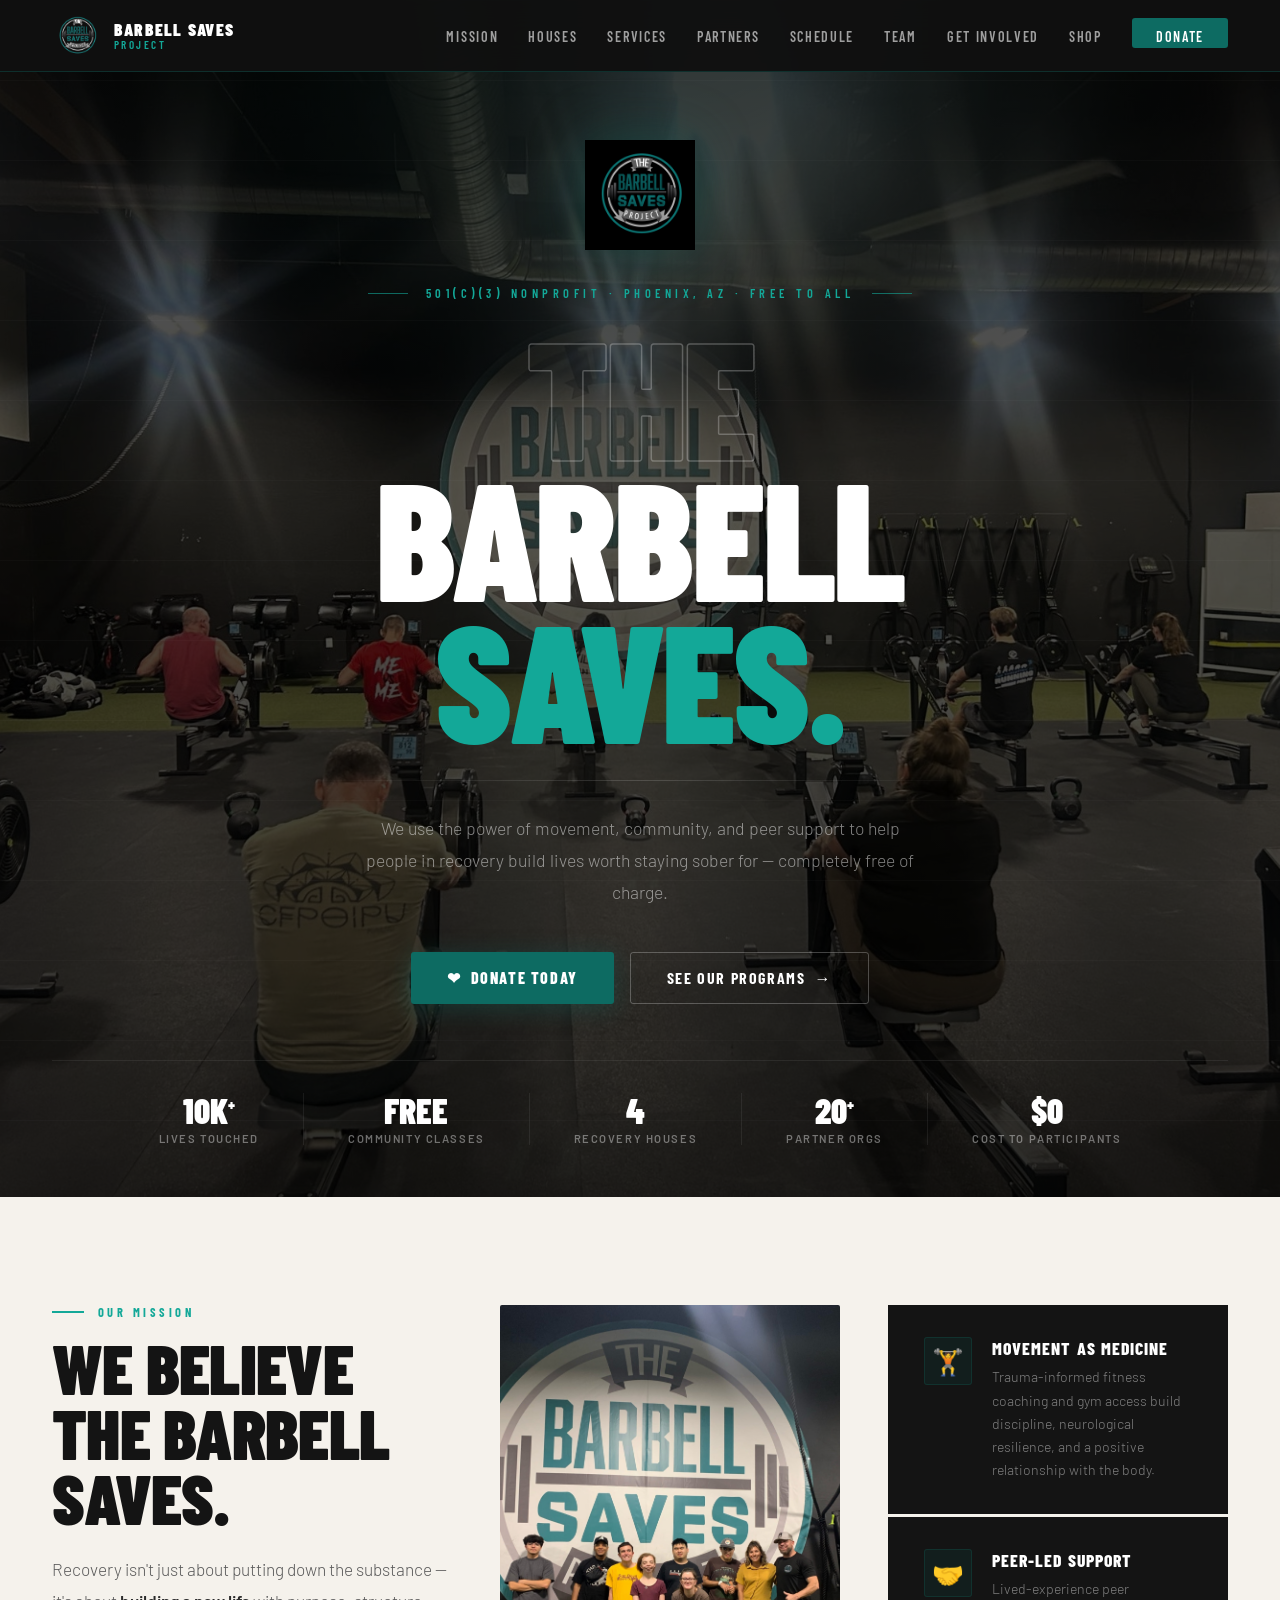
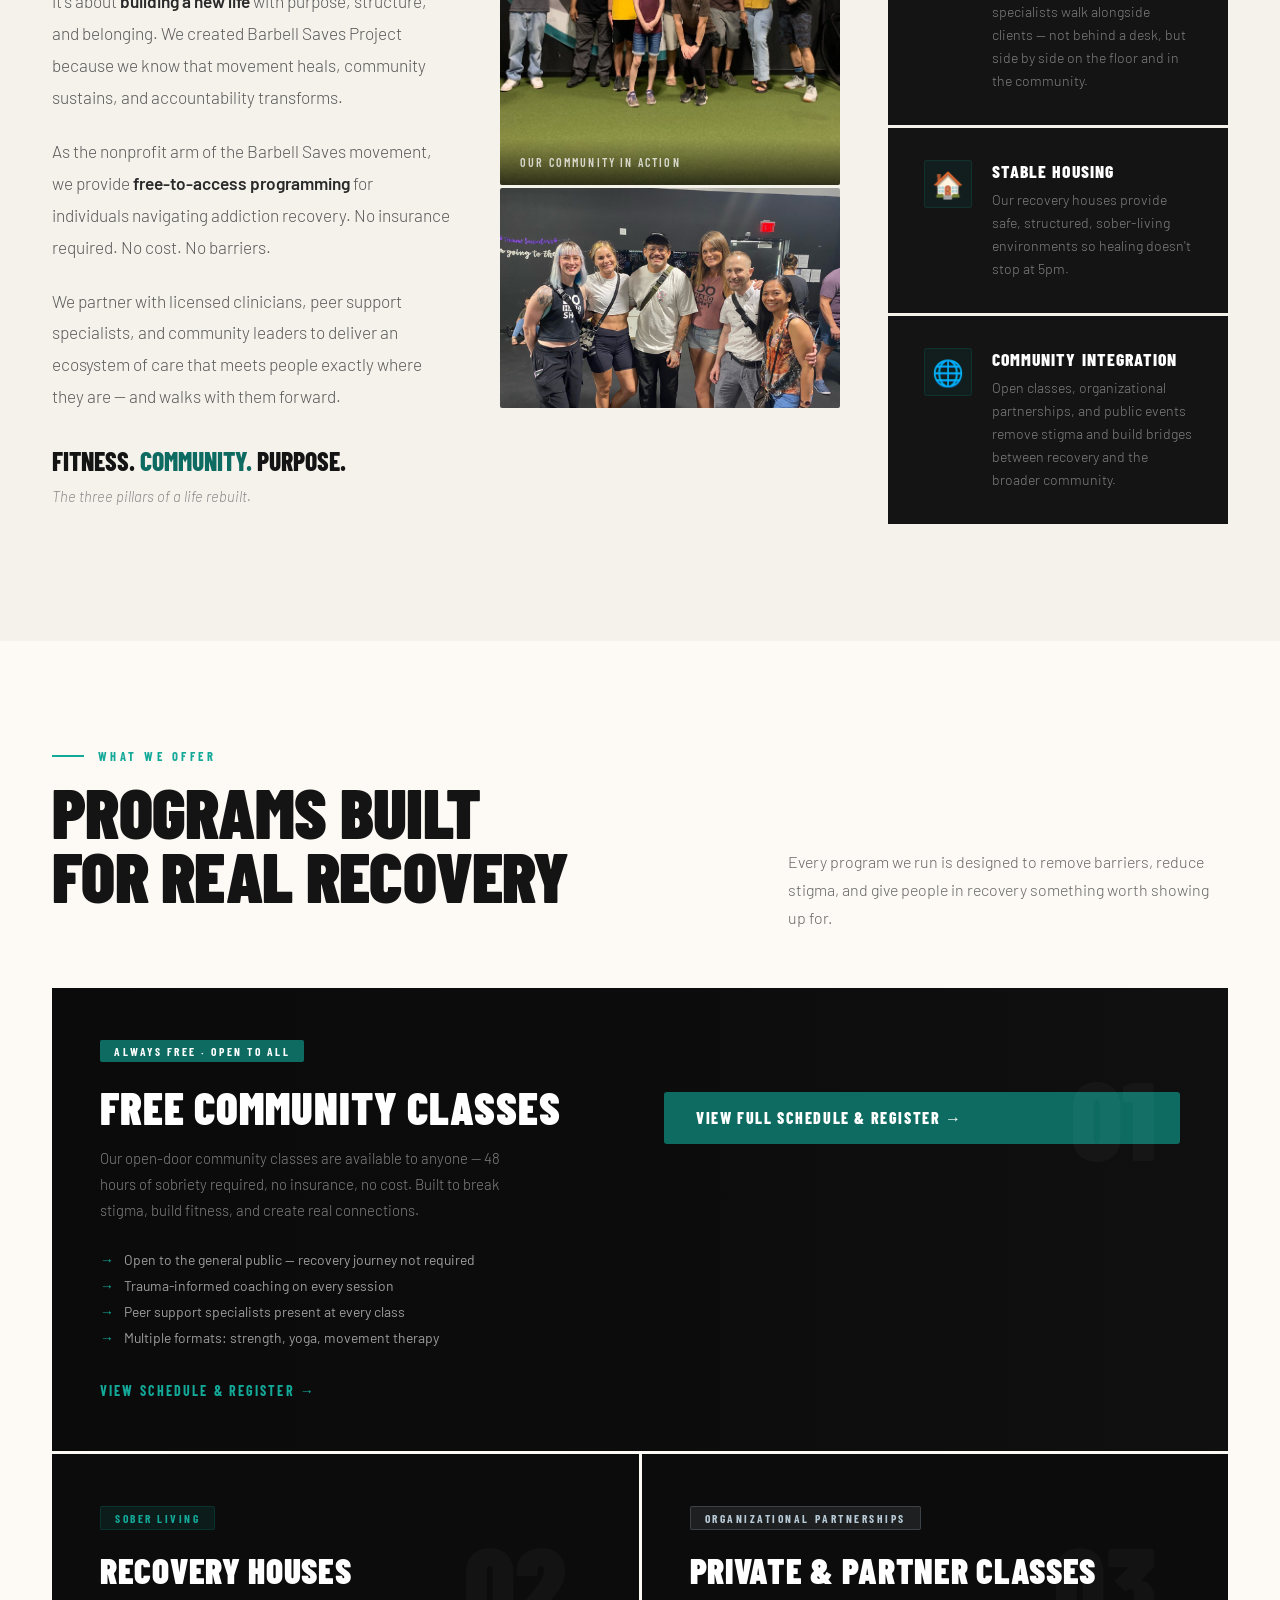
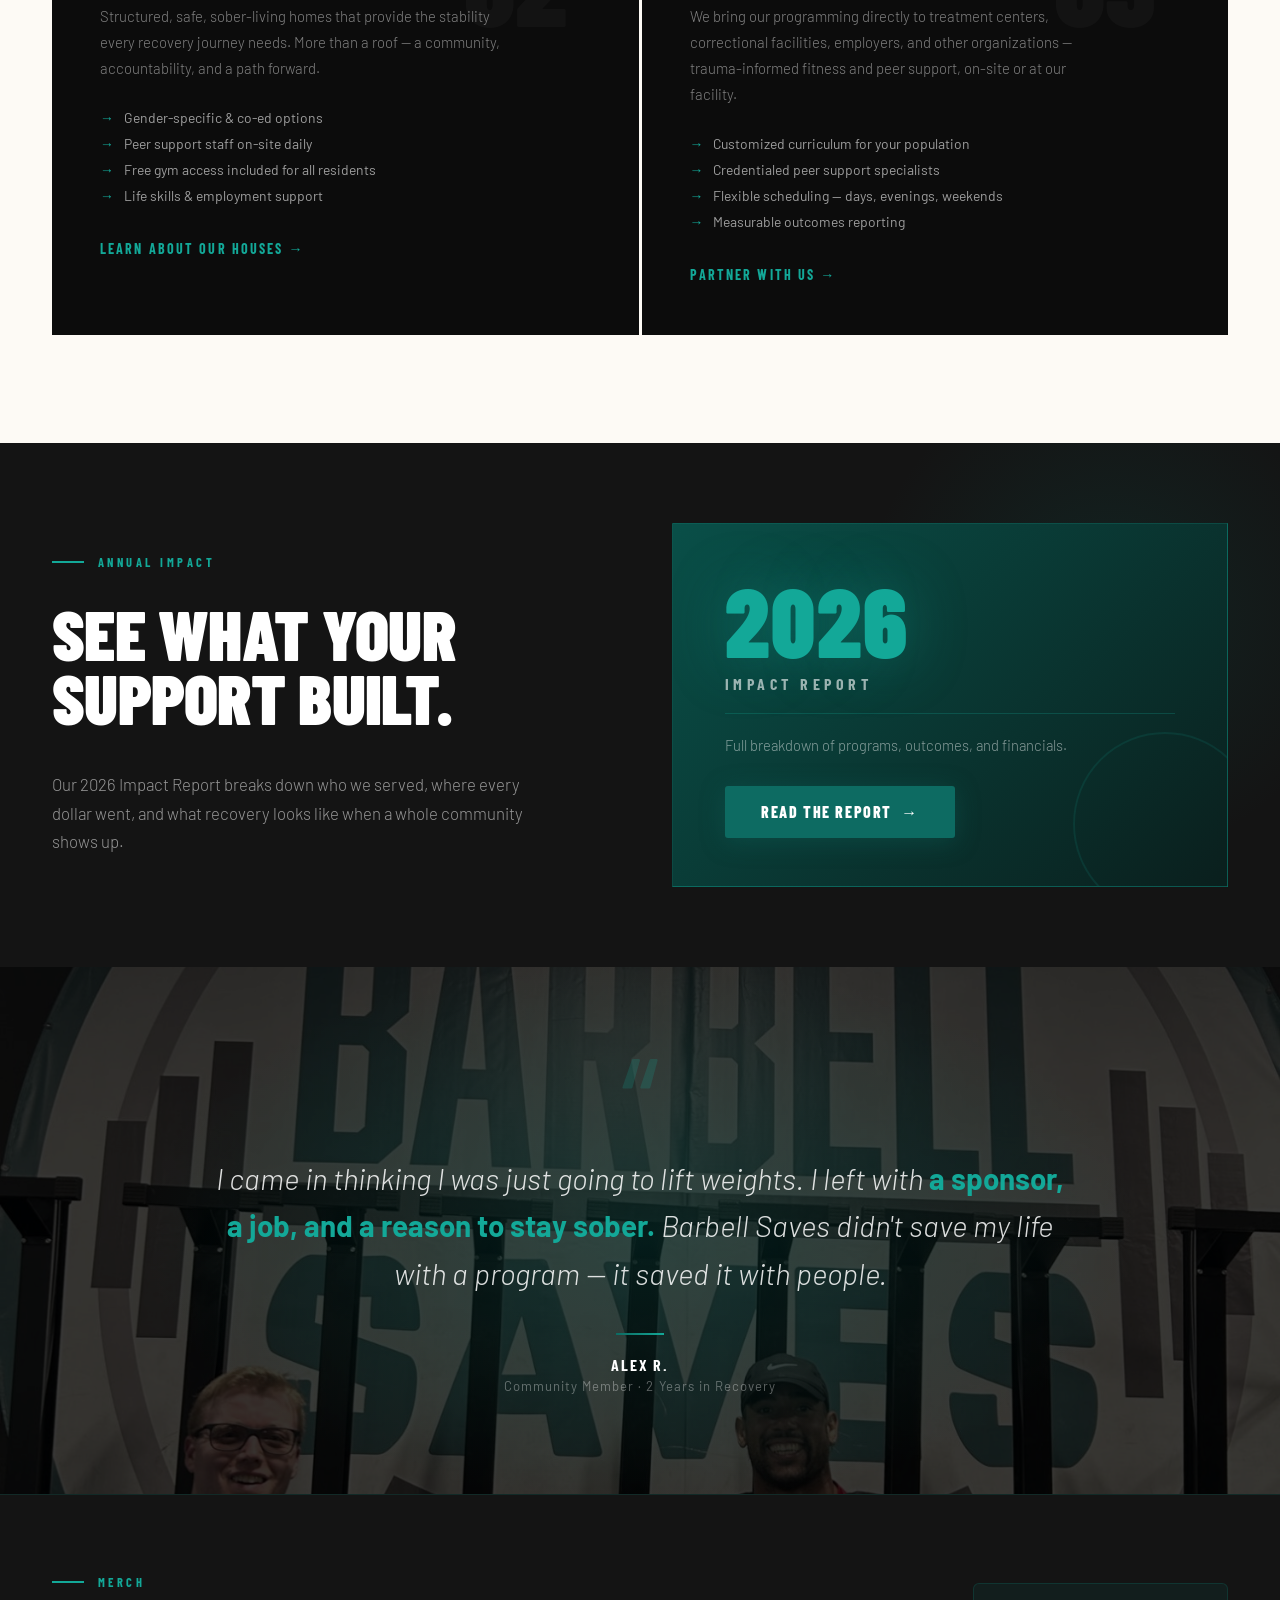
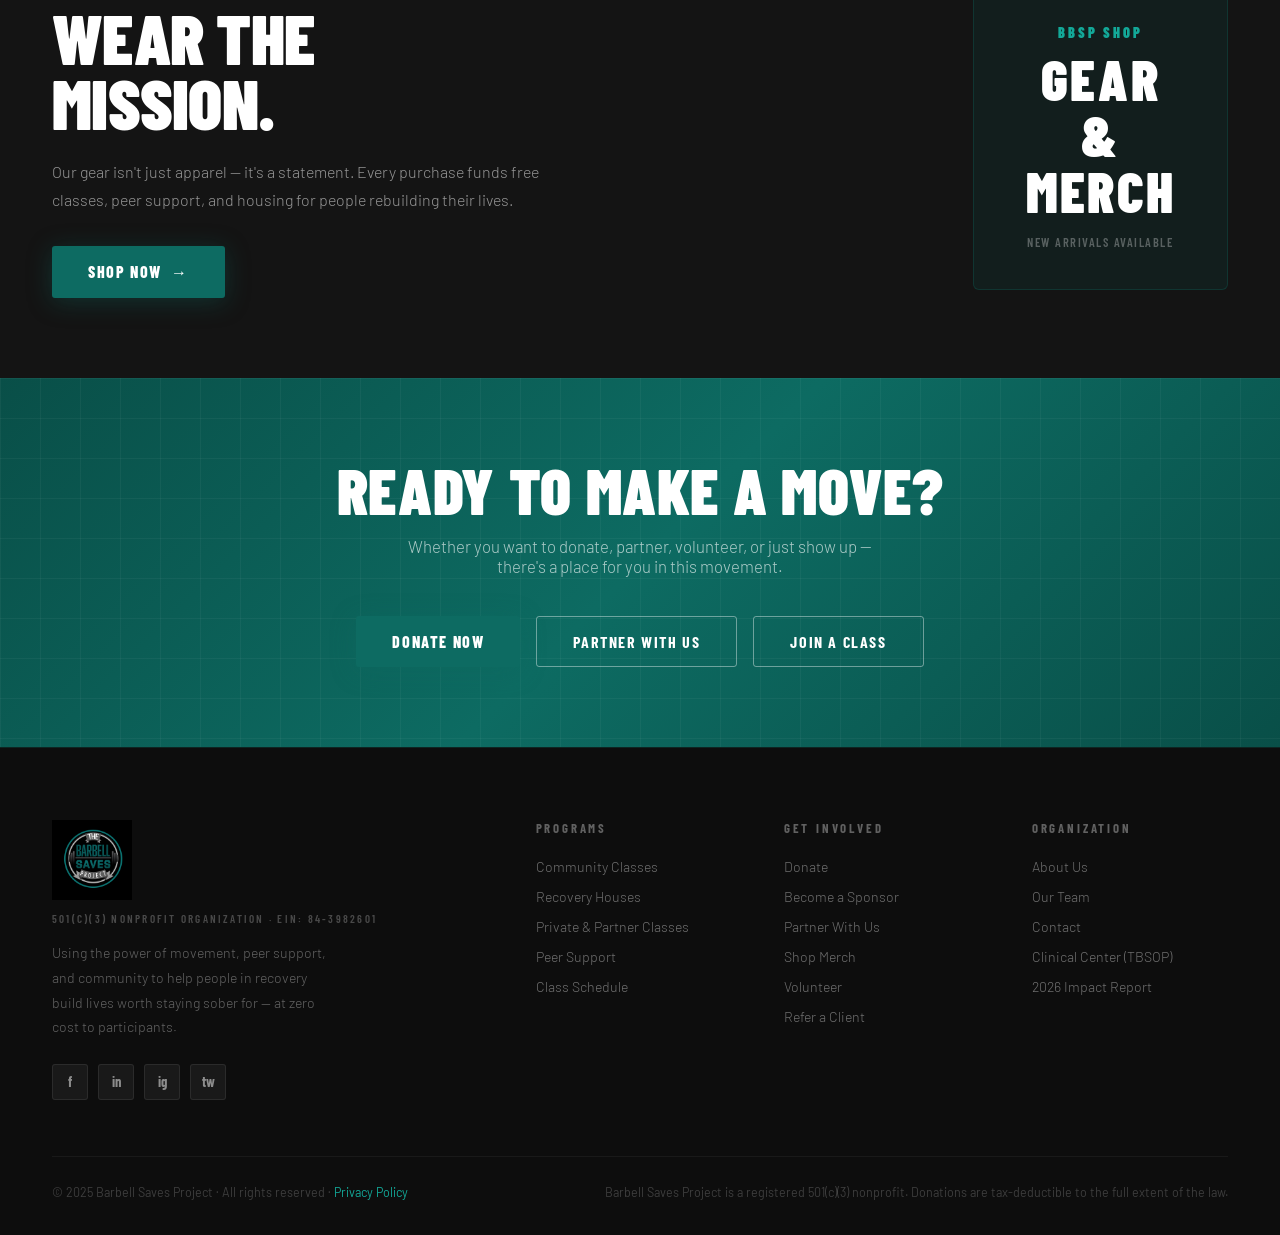
==== commit 553c89d6: "Add Services page with fitness, life skills, and job training sections Adds services.html covering t" ====
--- a/index.html
+++ b/index.html
@@ -18,6 +18,7 @@
   <ul class="nav-links">
     <li><a href="index.html#mission">Mission</a></li>
     <li><a href="houses.html">Houses</a></li>
+    <li><a href="services.html">Services</a></li>
     <li><a href="partners.html">Partners</a></li>
     <li><a href="schedule.html">Schedule</a></li>
     <li><a href="team.html">Team</a></li>
--- a/styles.css
+++ b/styles.css
@@ -236,6 +236,10 @@
   .house-card-body { padding: 24px 22px; display: flex; flex-direction: column; flex: 1; }
   .house-badges { display: flex; gap: 6px; margin-bottom: 12px; }
   .house-badge { font-family: "Barlow Condensed", sans-serif; font-weight: 700; font-size: 0.72rem; letter-spacing: 0.12em; text-transform: uppercase; color: var(--teal); background: rgba(13,107,98,0.1); border: 1px solid rgba(13,107,98,0.3); border-radius: 3px; padding: 3px 8px; }
+  .house-badge-owned { color: #0d6b62; background: rgba(13,107,98,0.12); border-color: rgba(13,107,98,0.4); }
+  .house-badge-partner { color: #5a6a8a; background: rgba(90,106,138,0.1); border-color: rgba(90,106,138,0.3); }
+  .house-badge-soon { color: #999; background: rgba(0,0,0,0.04); border-color: rgba(0,0,0,0.12); }
+  .house-card-coming-soon { opacity: 0.6; pointer-events: none; }
   .house-card h4 { font-family: "Barlow Condensed", sans-serif; font-weight: 800; font-size: 1.4rem; text-transform: uppercase; letter-spacing: 0.03em; color: var(--iron); margin-bottom: 10px; }
   .house-card p { font-size: 0.85rem; line-height: 1.7; color: #666; font-weight: 300; margin-bottom: 18px; flex: 1; }
   .house-actions { display: flex; flex-direction: column; gap: 8px; margin-bottom: 14px; }
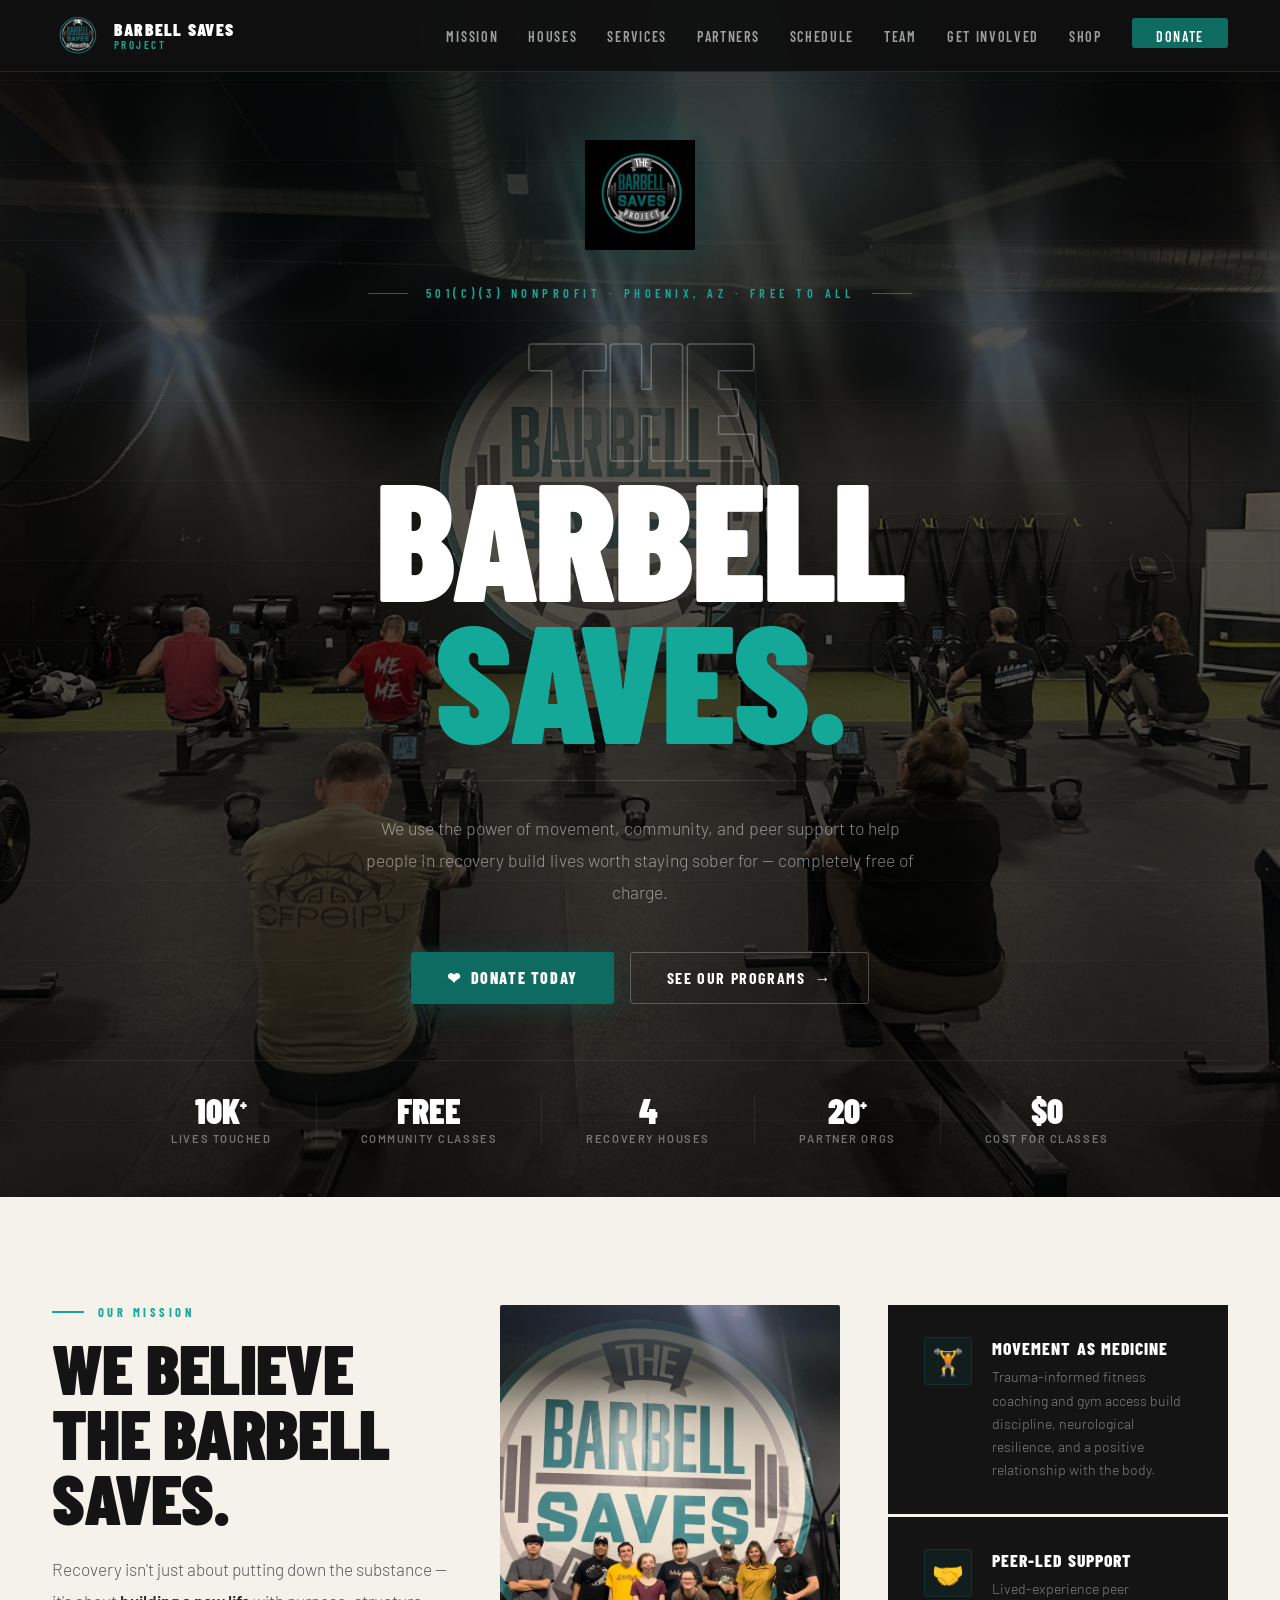
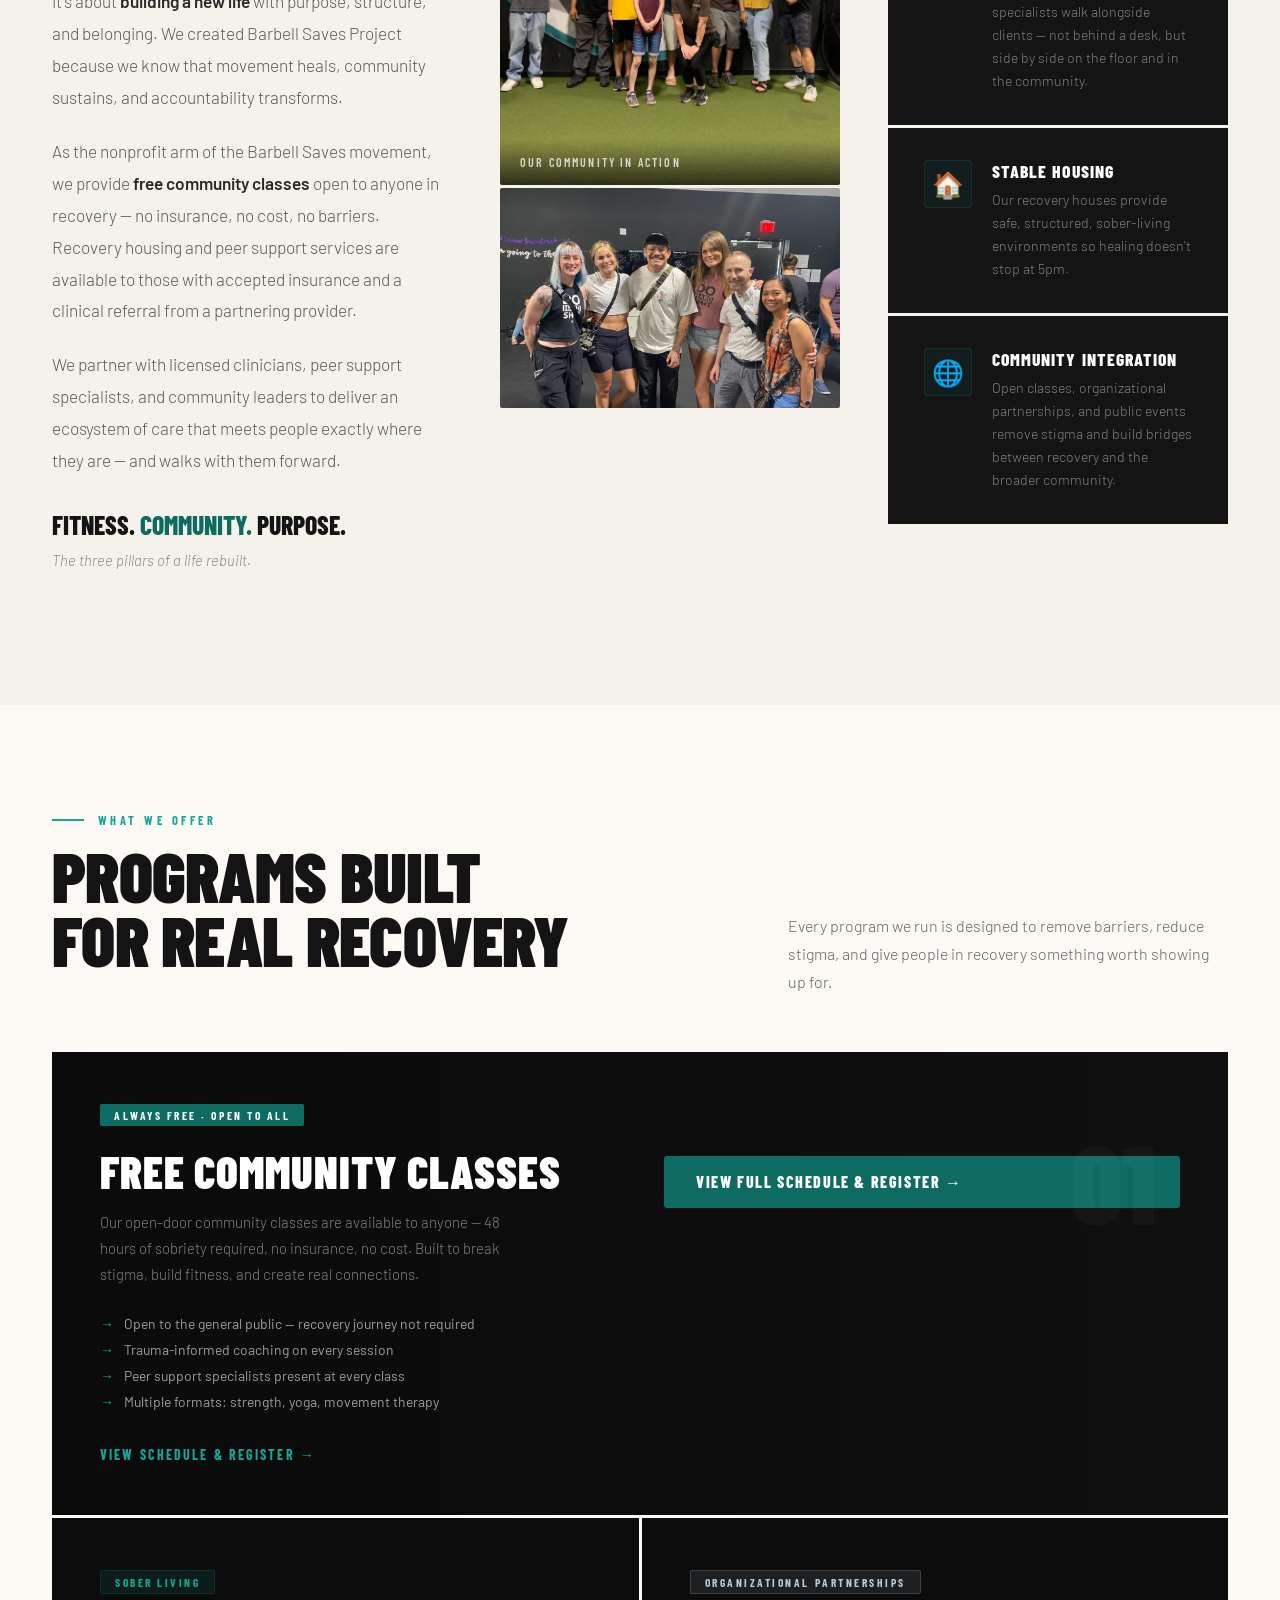
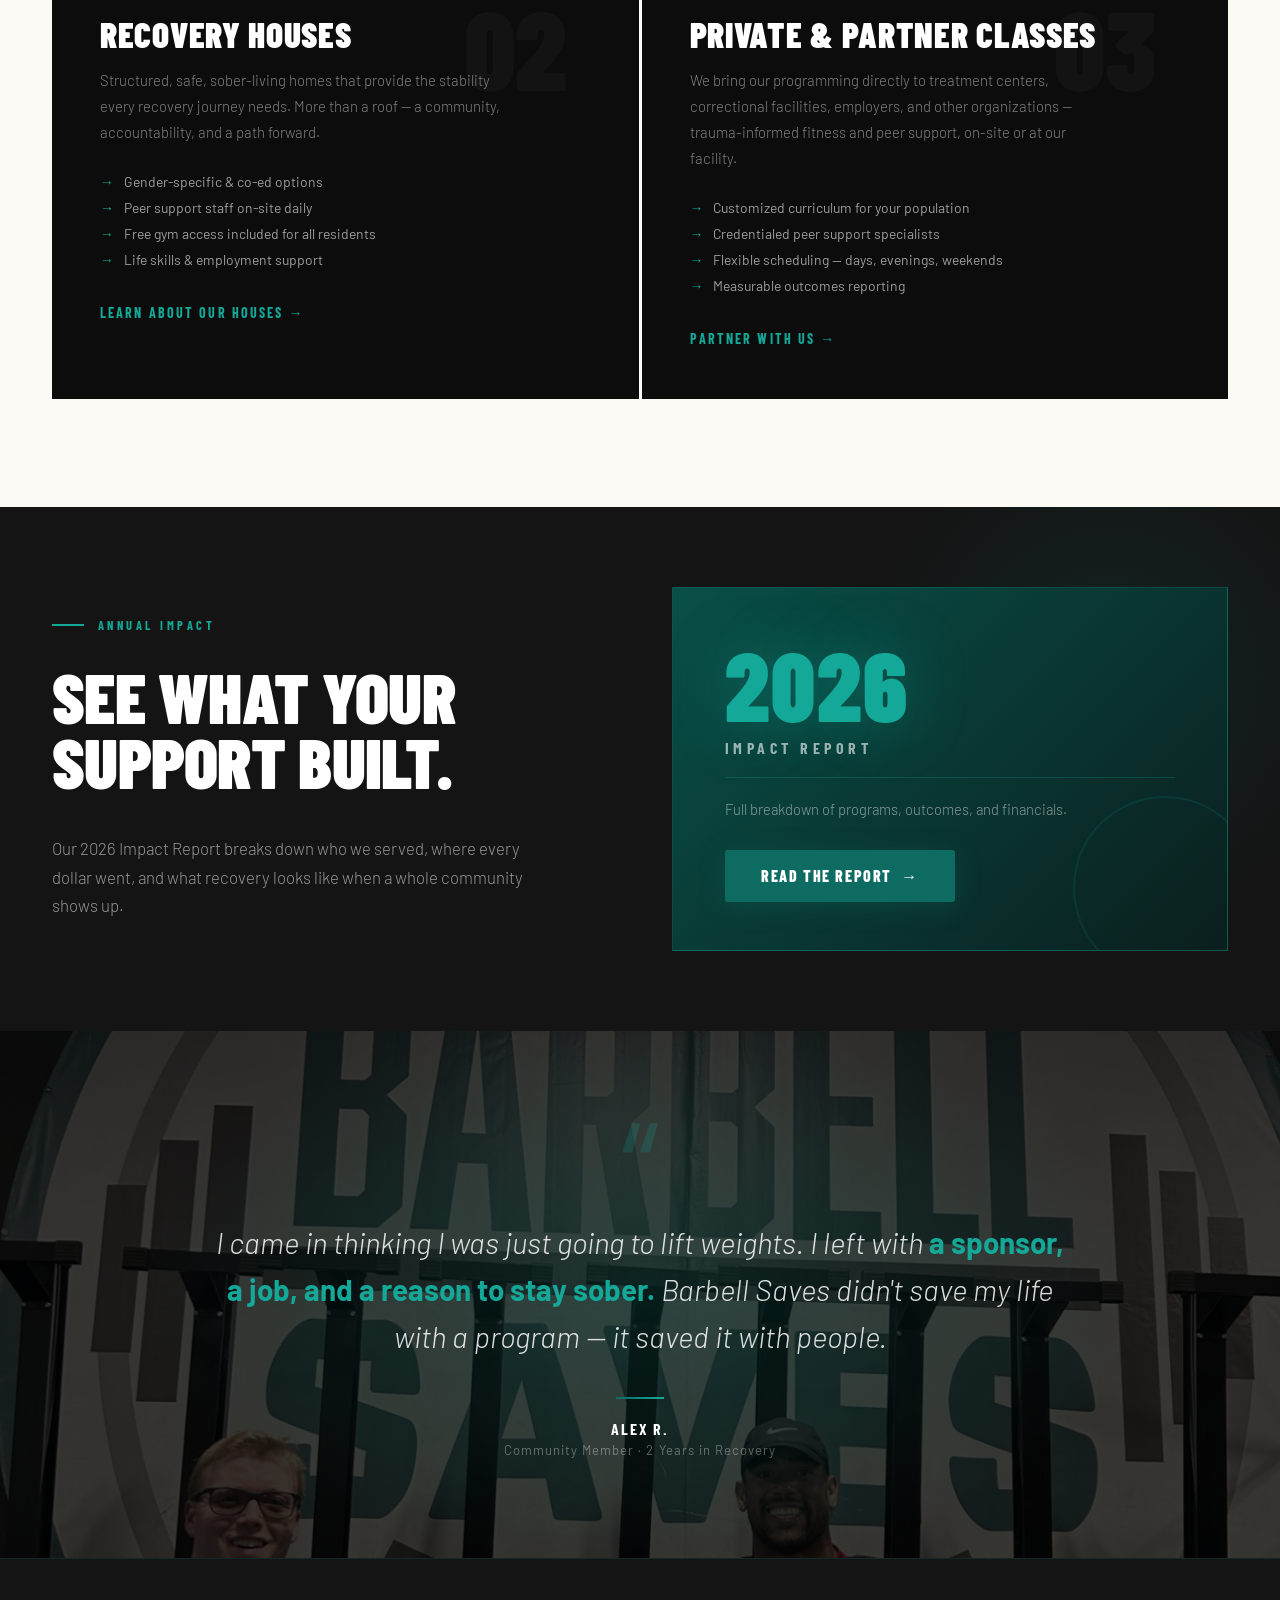
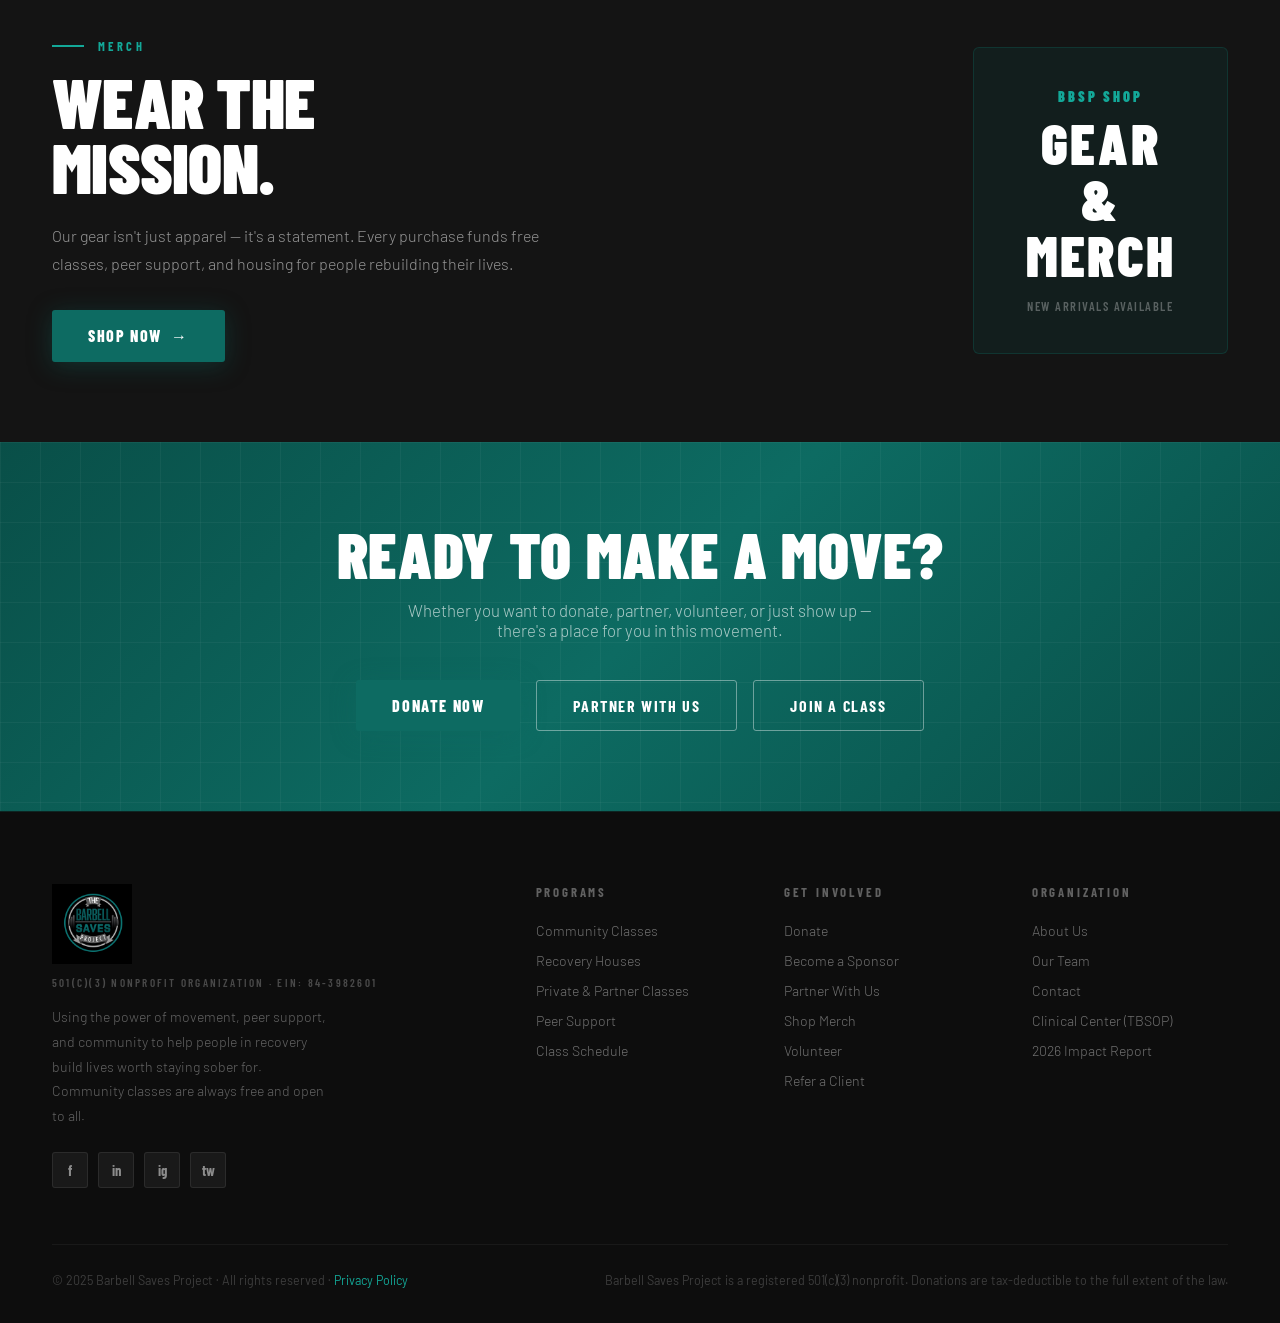
==== commit 65e625f8: "Correct free/cost language across entire site Community classes are free with no insurance required." ====
--- a/index.html
+++ b/index.html
@@ -65,7 +65,7 @@
       <div class="hero-stat"><div class="hero-stat-n">FREE</div><div class="hero-stat-l">Community Classes</div></div>
       <div class="hero-stat"><div class="hero-stat-n">4</div><div class="hero-stat-l">Recovery Houses</div></div>
       <div class="hero-stat"><div class="hero-stat-n">20<sup>+</sup></div><div class="hero-stat-l">Partner Orgs</div></div>
-      <div class="hero-stat"><div class="hero-stat-n">$0</div><div class="hero-stat-l">Cost to Participants</div></div>
+      <div class="hero-stat"><div class="hero-stat-n">$0</div><div class="hero-stat-l">Cost for Classes</div></div>
     </div>
   </div>
 </section>
@@ -78,7 +78,7 @@
         <div class="section-tag">Our Mission</div>
         <h2 class="section-title">We Believe<br>the Barbell Saves.</h2>
         <p>Recovery isn't just about putting down the substance &#8212; it's about <strong>building a new life</strong> with purpose, structure, and belonging. We created Barbell Saves Project because we know that movement heals, community sustains, and accountability transforms.</p>
-        <p>As the nonprofit arm of the Barbell Saves movement, we provide <strong>free-to-access programming</strong> for individuals navigating addiction recovery. No insurance required. No cost. No barriers.</p>
+        <p>As the nonprofit arm of the Barbell Saves movement, we provide <strong>free community classes</strong> open to anyone in recovery &#8212; no insurance, no cost, no barriers. Recovery housing and peer support services are available to those with accepted insurance and a clinical referral from a partnering provider.</p>
         <p>We partner with licensed clinicians, peer support specialists, and community leaders to deliver an ecosystem of care that meets people exactly where they are &#8212; and walks with them forward.</p>
         <div class="big-statement">Fitness. <span>Community.</span> Purpose.</div>
         <p style="font-size:0.92rem;color:#888;font-style:italic;">The three pillars of a life rebuilt.</p>
@@ -237,7 +237,7 @@
     <div class="footer-brand">
       <img src="images/image8.png" alt="The Barbell Saves Project">
       <div class="footer-501c3">501(c)(3) Nonprofit Organization &middot; EIN: 84-3982601</div>
-      <p>Using the power of movement, peer support, and community to help people in recovery build lives worth staying sober for &#8212; at zero cost to participants.</p>
+      <p>Using the power of movement, peer support, and community to help people in recovery build lives worth staying sober for. Community classes are always free and open to all.</p>
       <div class="social-row">
         <a href="#" class="social-icon">f</a>
         <a href="#" class="social-icon">in</a>
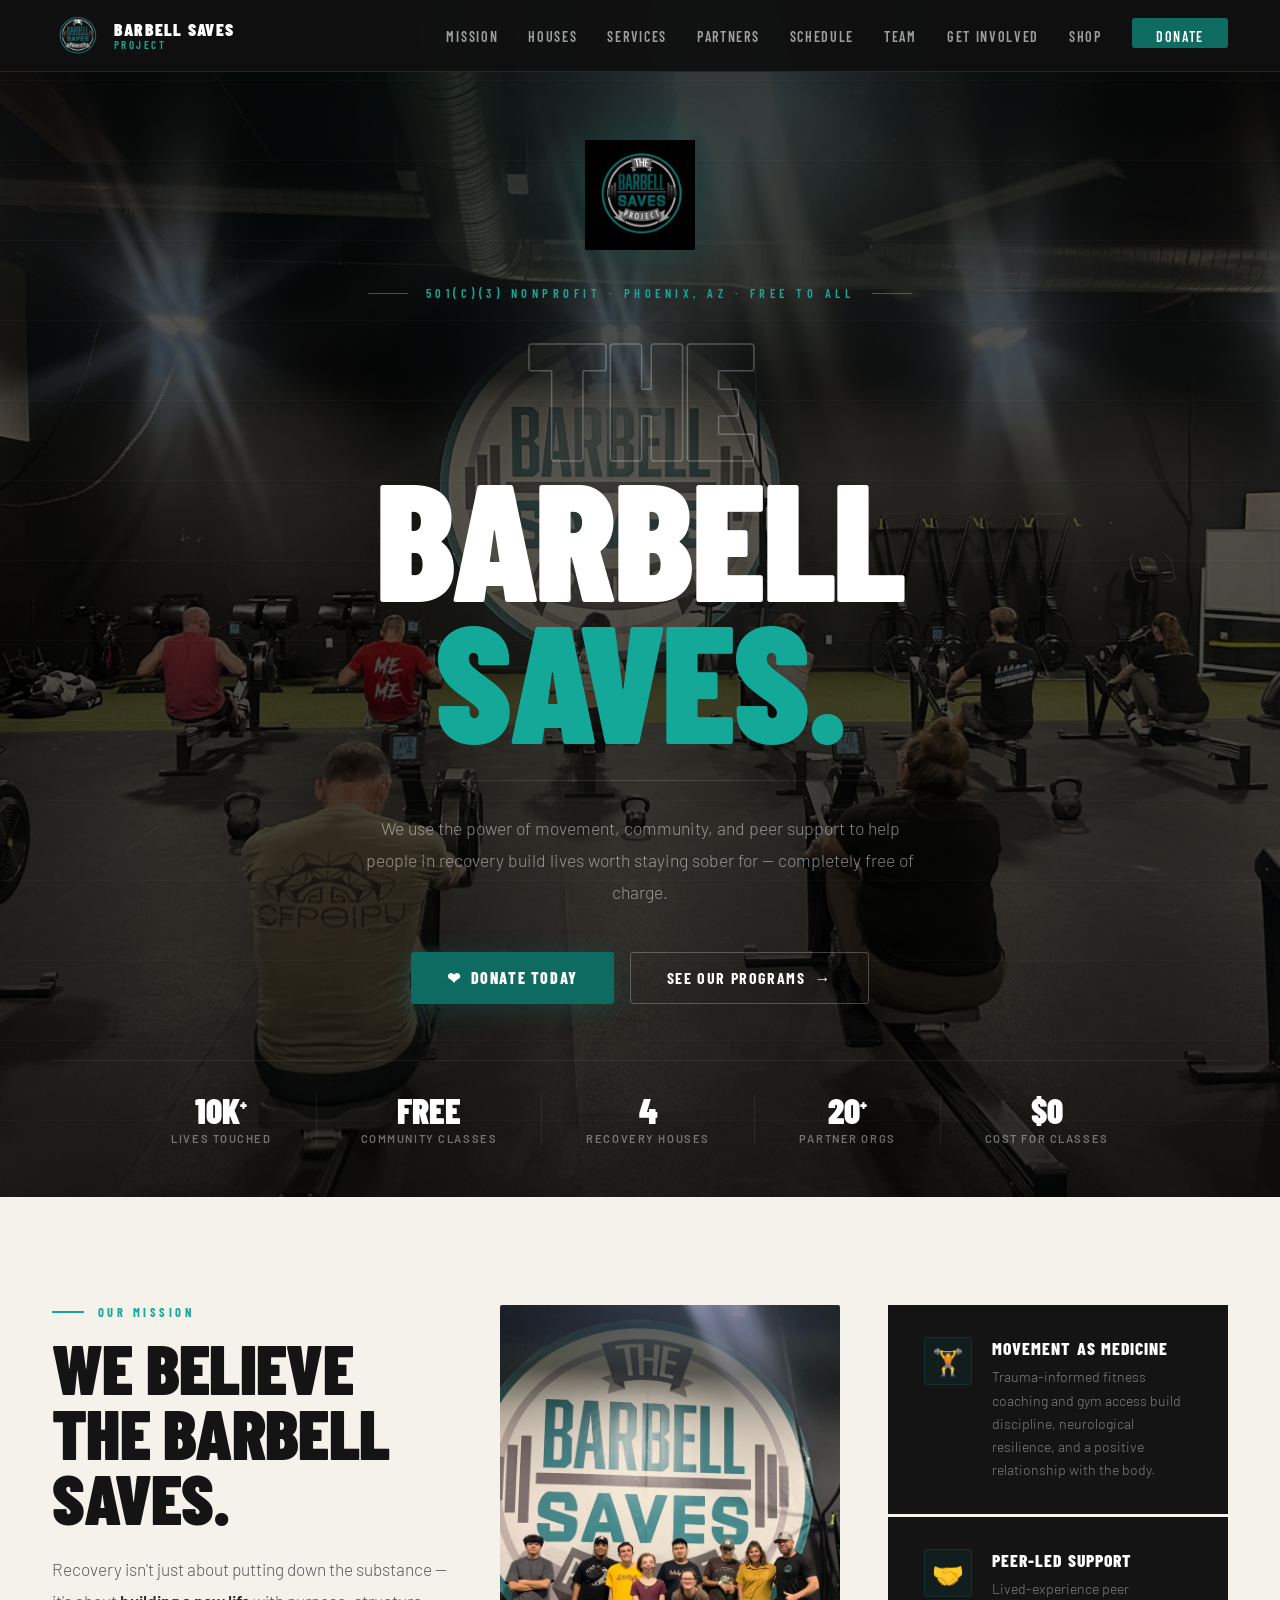
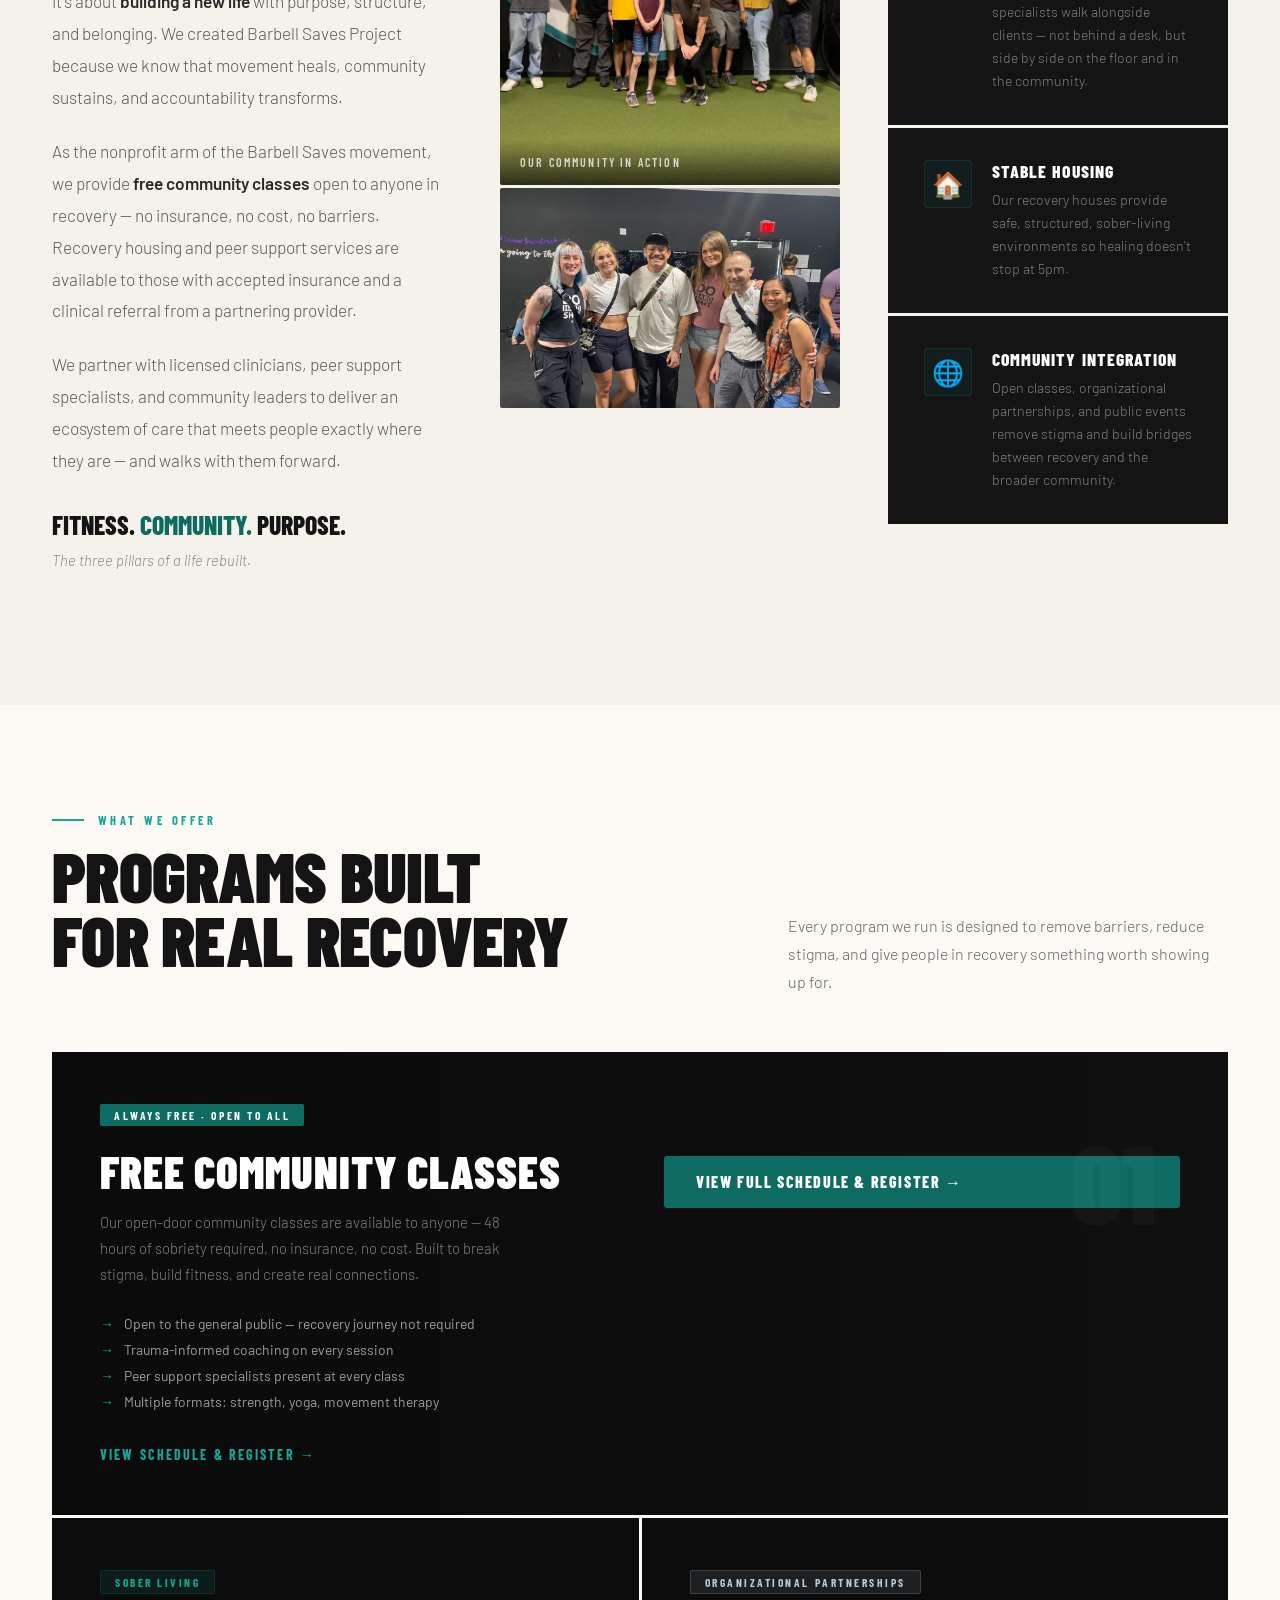
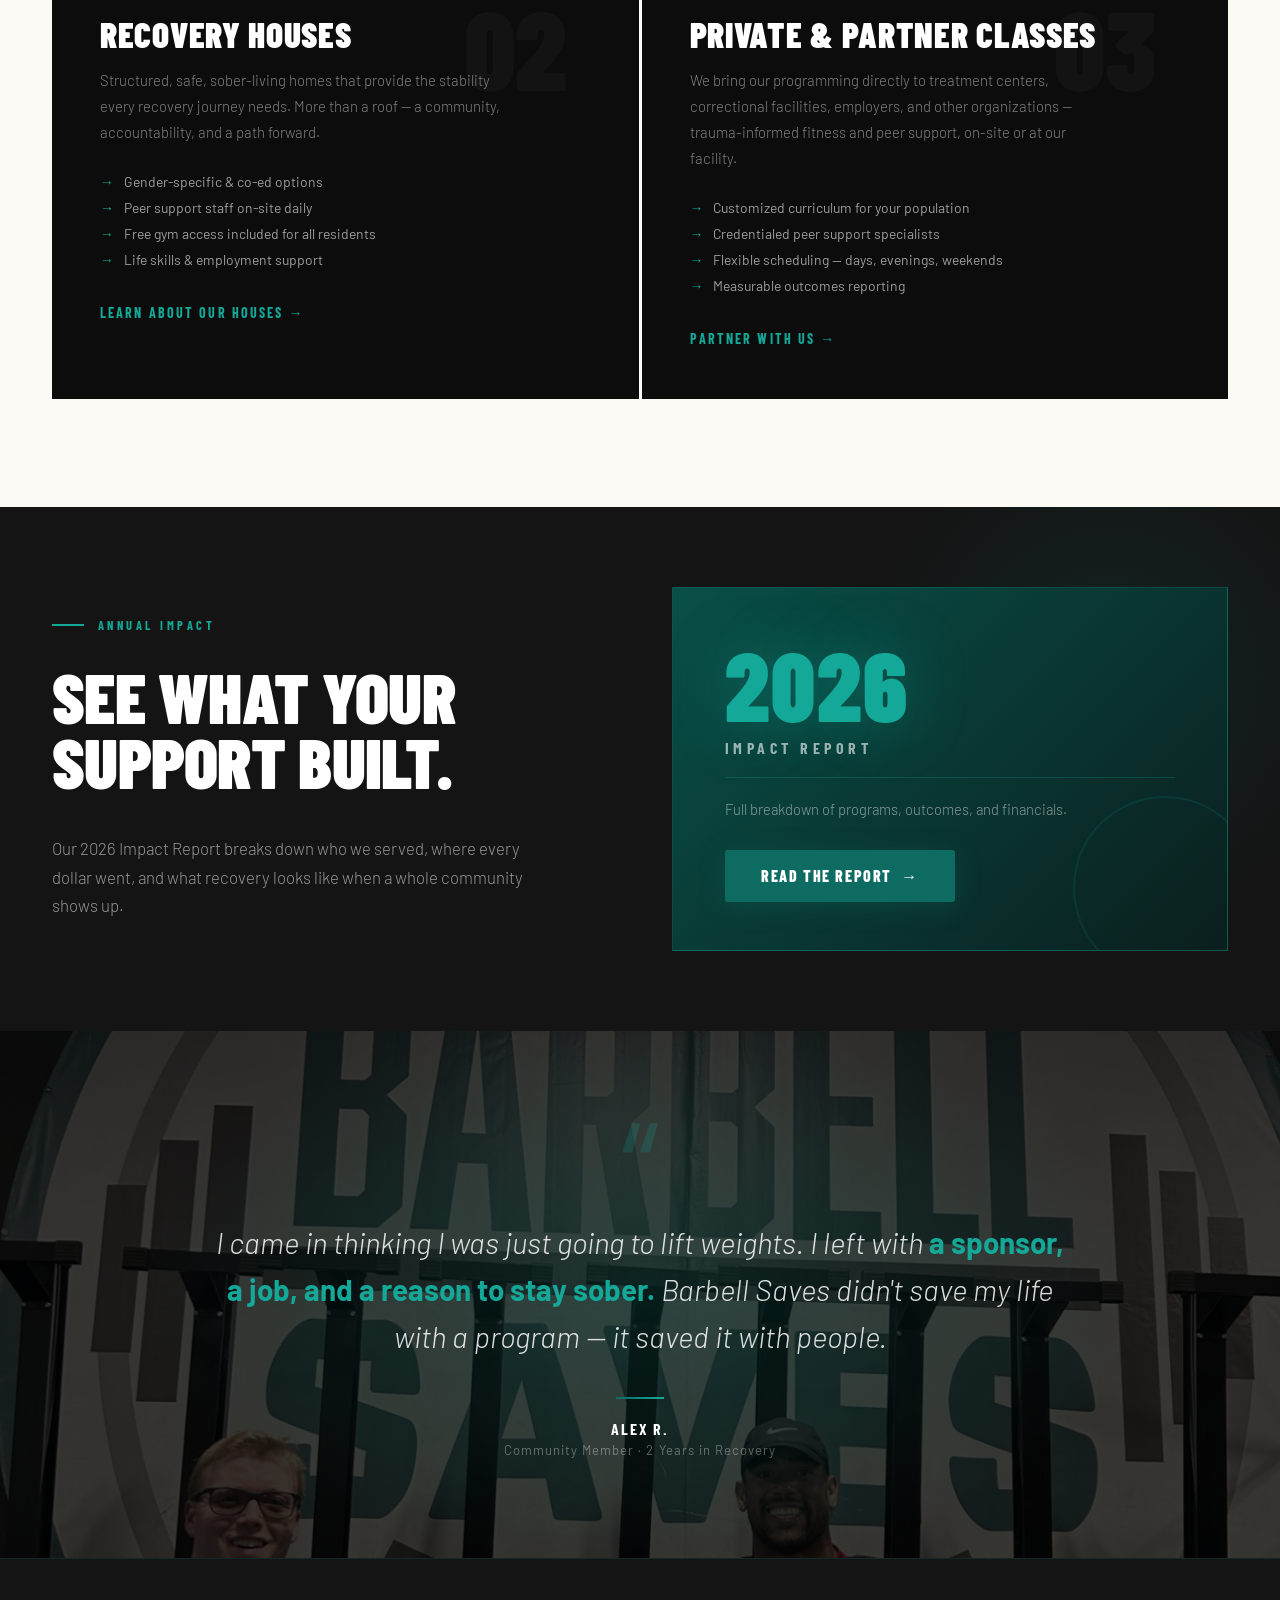
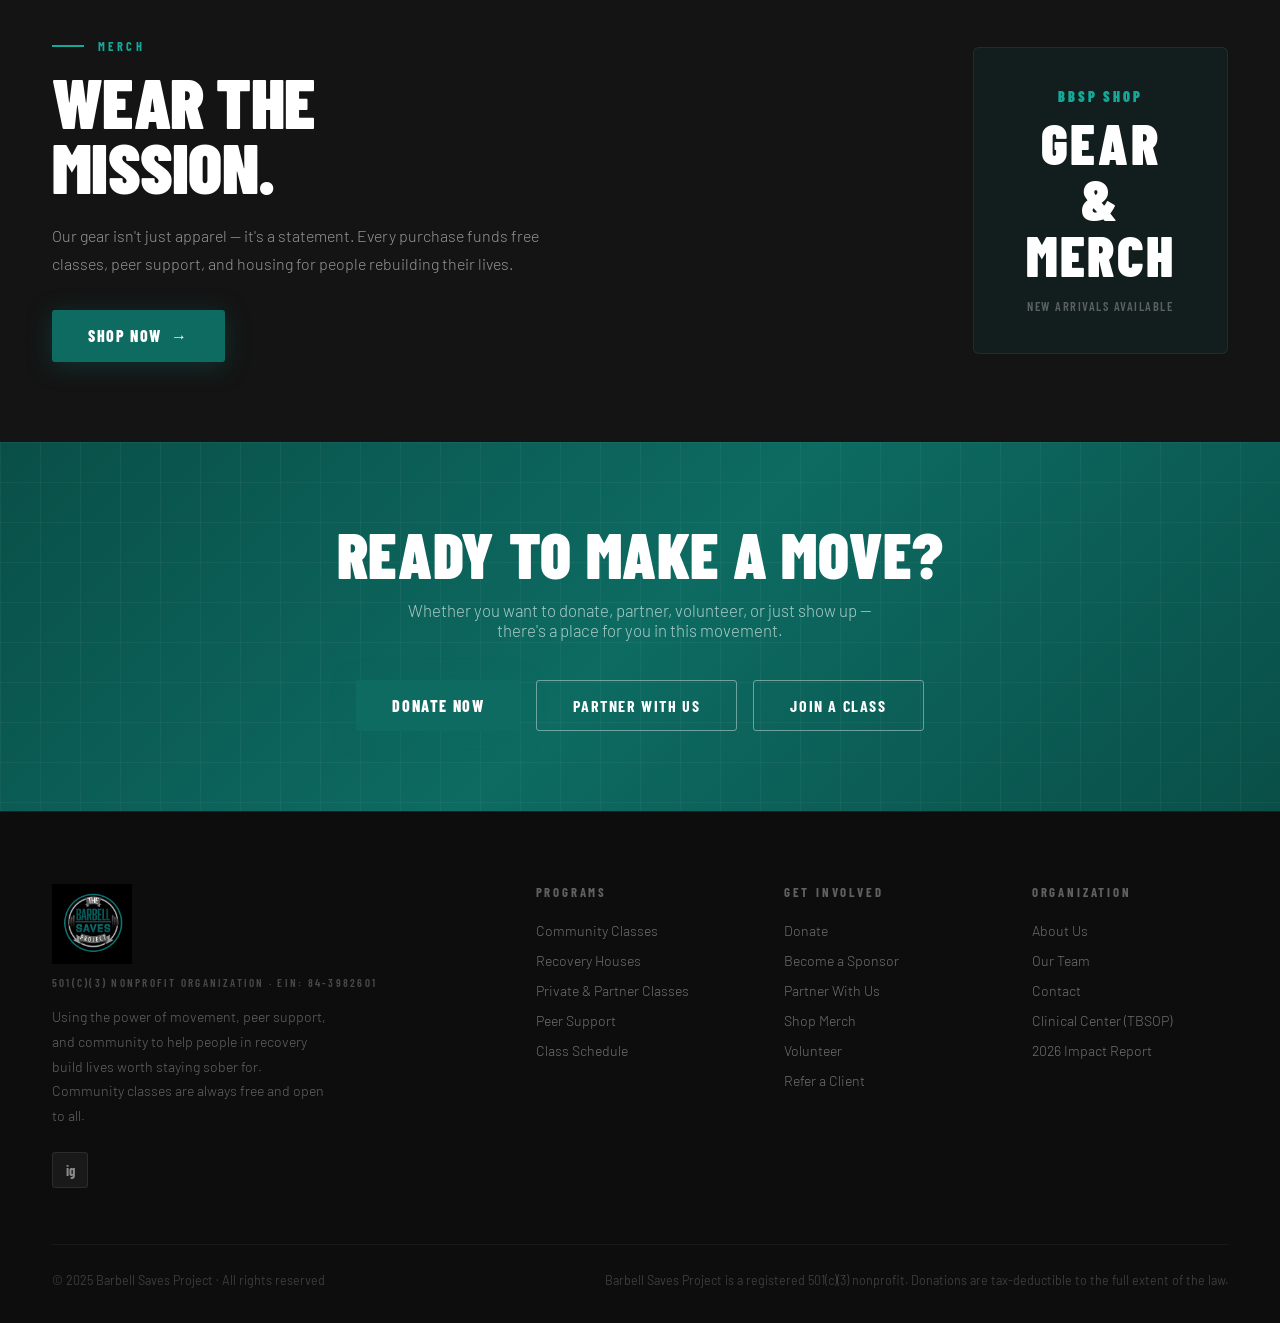
==== commit b572df82: "Fix all footer links and add contact, volunteer, referral form pages - Remove Facebook, LinkedIn, Tw" ====
--- a/index.html
+++ b/index.html
@@ -239,18 +239,15 @@
       <div class="footer-501c3">501(c)(3) Nonprofit Organization &middot; EIN: 84-3982601</div>
       <p>Using the power of movement, peer support, and community to help people in recovery build lives worth staying sober for. Community classes are always free and open to all.</p>
       <div class="social-row">
-        <a href="#" class="social-icon">f</a>
-        <a href="#" class="social-icon">in</a>
         <a href="https://www.instagram.com/thebarbellsaves" target="_blank" rel="noopener" class="social-icon">ig</a>
-        <a href="#" class="social-icon">tw</a>
-      </div>
-    </div>
-    <div class="footer-col"><h5>Programs</h5><ul><li><a href="schedule.html">Community Classes</a></li><li><a href="houses.html">Recovery Houses</a></li><li><a href="#">Private &amp; Partner Classes</a></li><li><a href="#">Peer Support</a></li><li><a href="schedule.html">Class Schedule</a></li></ul></div>
-    <div class="footer-col"><h5>Get Involved</h5><ul><li><a href="get-involved.html#donate">Donate</a></li><li><a href="get-involved.html#sponsors">Become a Sponsor</a></li><li><a href="get-involved.html">Partner With Us</a></li><li><a href="shop.html">Shop Merch</a></li><li><a href="#">Volunteer</a></li><li><a href="#">Refer a Client</a></li></ul></div>
-    <div class="footer-col"><h5>Organization</h5><ul><li><a href="#">About Us</a></li><li><a href="team.html">Our Team</a></li><li><a href="#">Contact</a></li><li><a href="#">Clinical Center (TBSOP)</a></li><li><a href="https://issuu.com/barbellsaves/docs/2025_impact_report_final" target="_blank" rel="noopener">2026 Impact Report</a></li></ul></div>
+      </div>
+    </div>
+    <div class="footer-col"><h5>Programs</h5><ul><li><a href="schedule.html">Community Classes</a></li><li><a href="houses.html">Recovery Houses</a></li><li><a href="mailto:info@thebarbellsavesproject.org?subject=Private%20%26%20Partner%20Classes%20Inquiry">Private &amp; Partner Classes</a></li><li><a href="services.html">Peer Support</a></li><li><a href="schedule.html">Class Schedule</a></li></ul></div>
+    <div class="footer-col"><h5>Get Involved</h5><ul><li><a href="get-involved.html#donate">Donate</a></li><li><a href="get-involved.html#sponsors">Become a Sponsor</a></li><li><a href="get-involved.html">Partner With Us</a></li><li><a href="shop.html">Shop Merch</a></li><li><a href="volunteer.html">Volunteer</a></li><li><a href="referral.html">Refer a Client</a></li></ul></div>
+    <div class="footer-col"><h5>Organization</h5><ul><li><a href="contact.html">About Us</a></li><li><a href="team.html">Our Team</a></li><li><a href="contact.html">Contact</a></li><li><a href="https://thebarbellsavesop.com" target="_blank" rel="noopener">Clinical Center (TBSOP)</a></li><li><a href="https://issuu.com/barbellsaves/docs/2025_impact_report_final" target="_blank" rel="noopener">2026 Impact Report</a></li></ul></div>
   </div>
   <div class="footer-bottom">
-    <p>&#169; 2025 Barbell Saves Project &middot; All rights reserved &middot; <a href="#">Privacy Policy</a></p>
+    <p>&#169; 2025 Barbell Saves Project &middot; All rights reserved</p>
     <p>Barbell Saves Project is a registered 501(c)(3) nonprofit. Donations are tax-deductible to the full extent of the law.</p>
   </div>
 </footer>
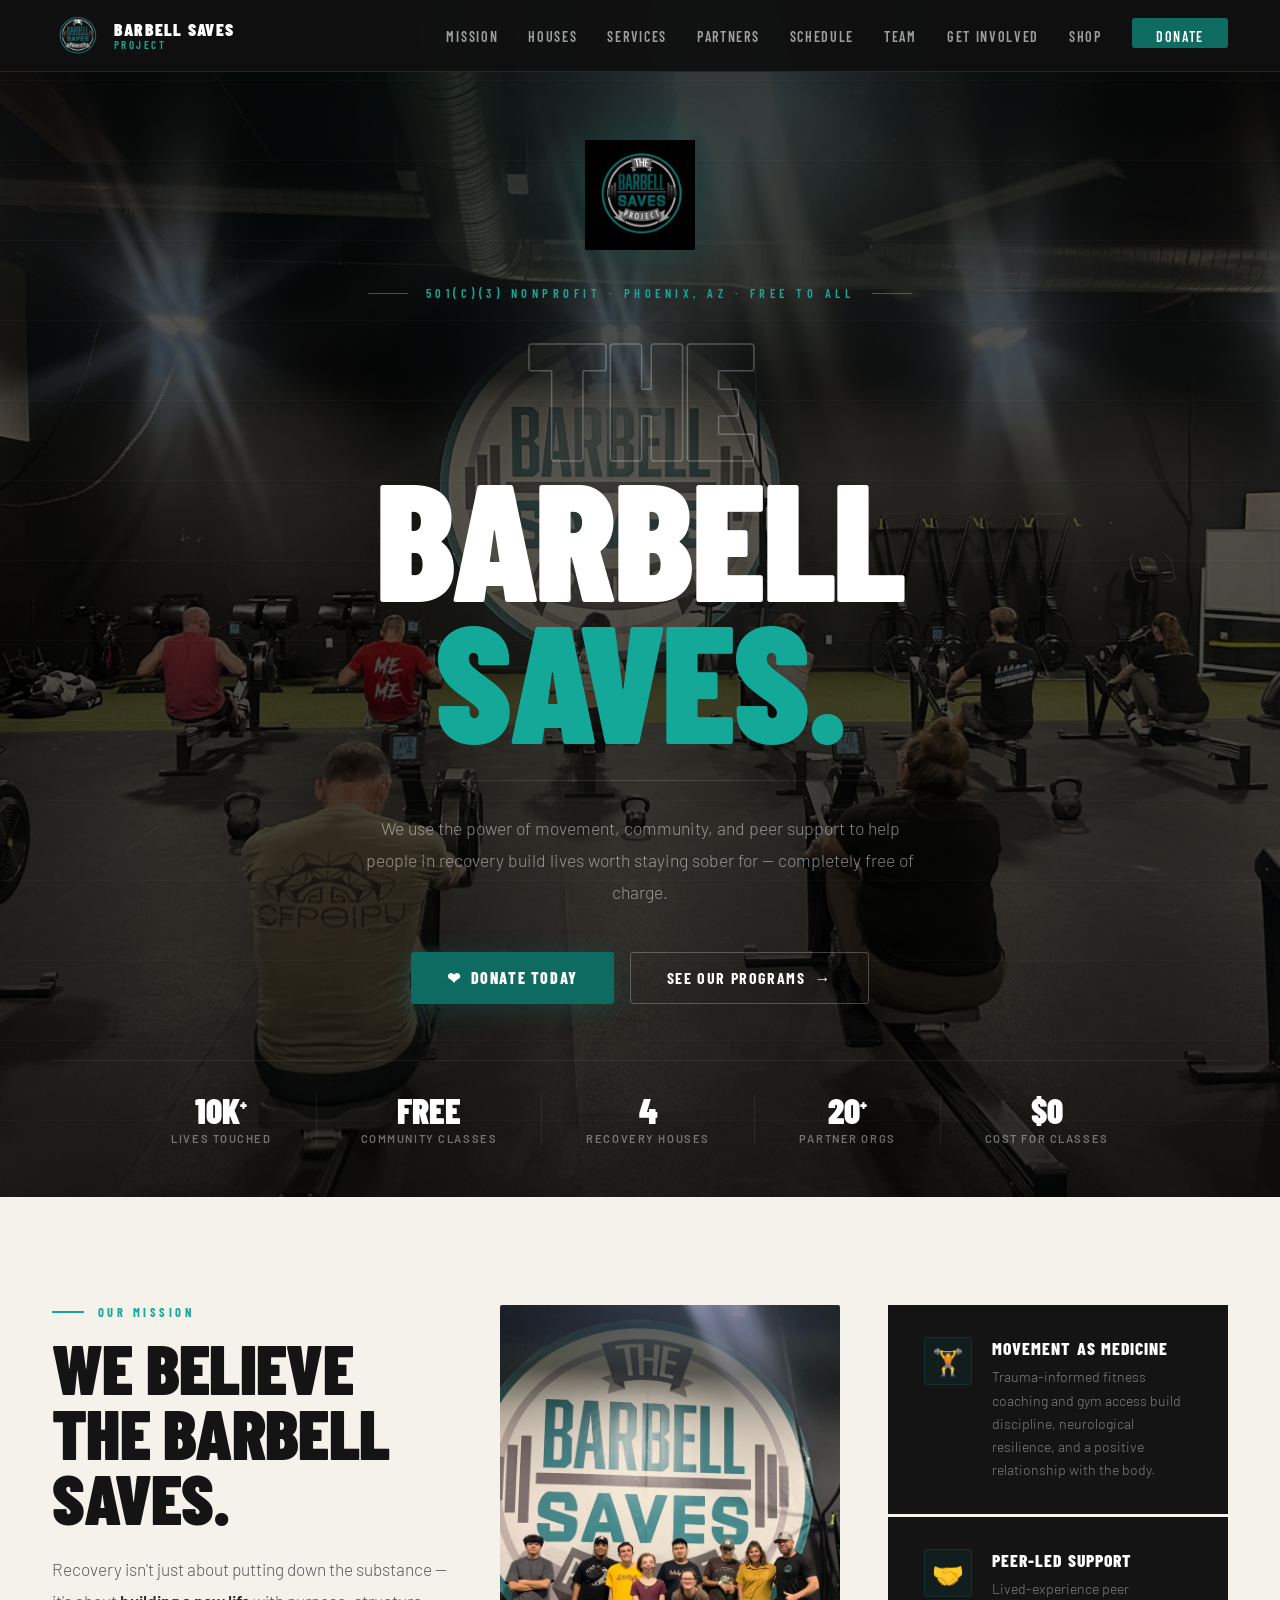
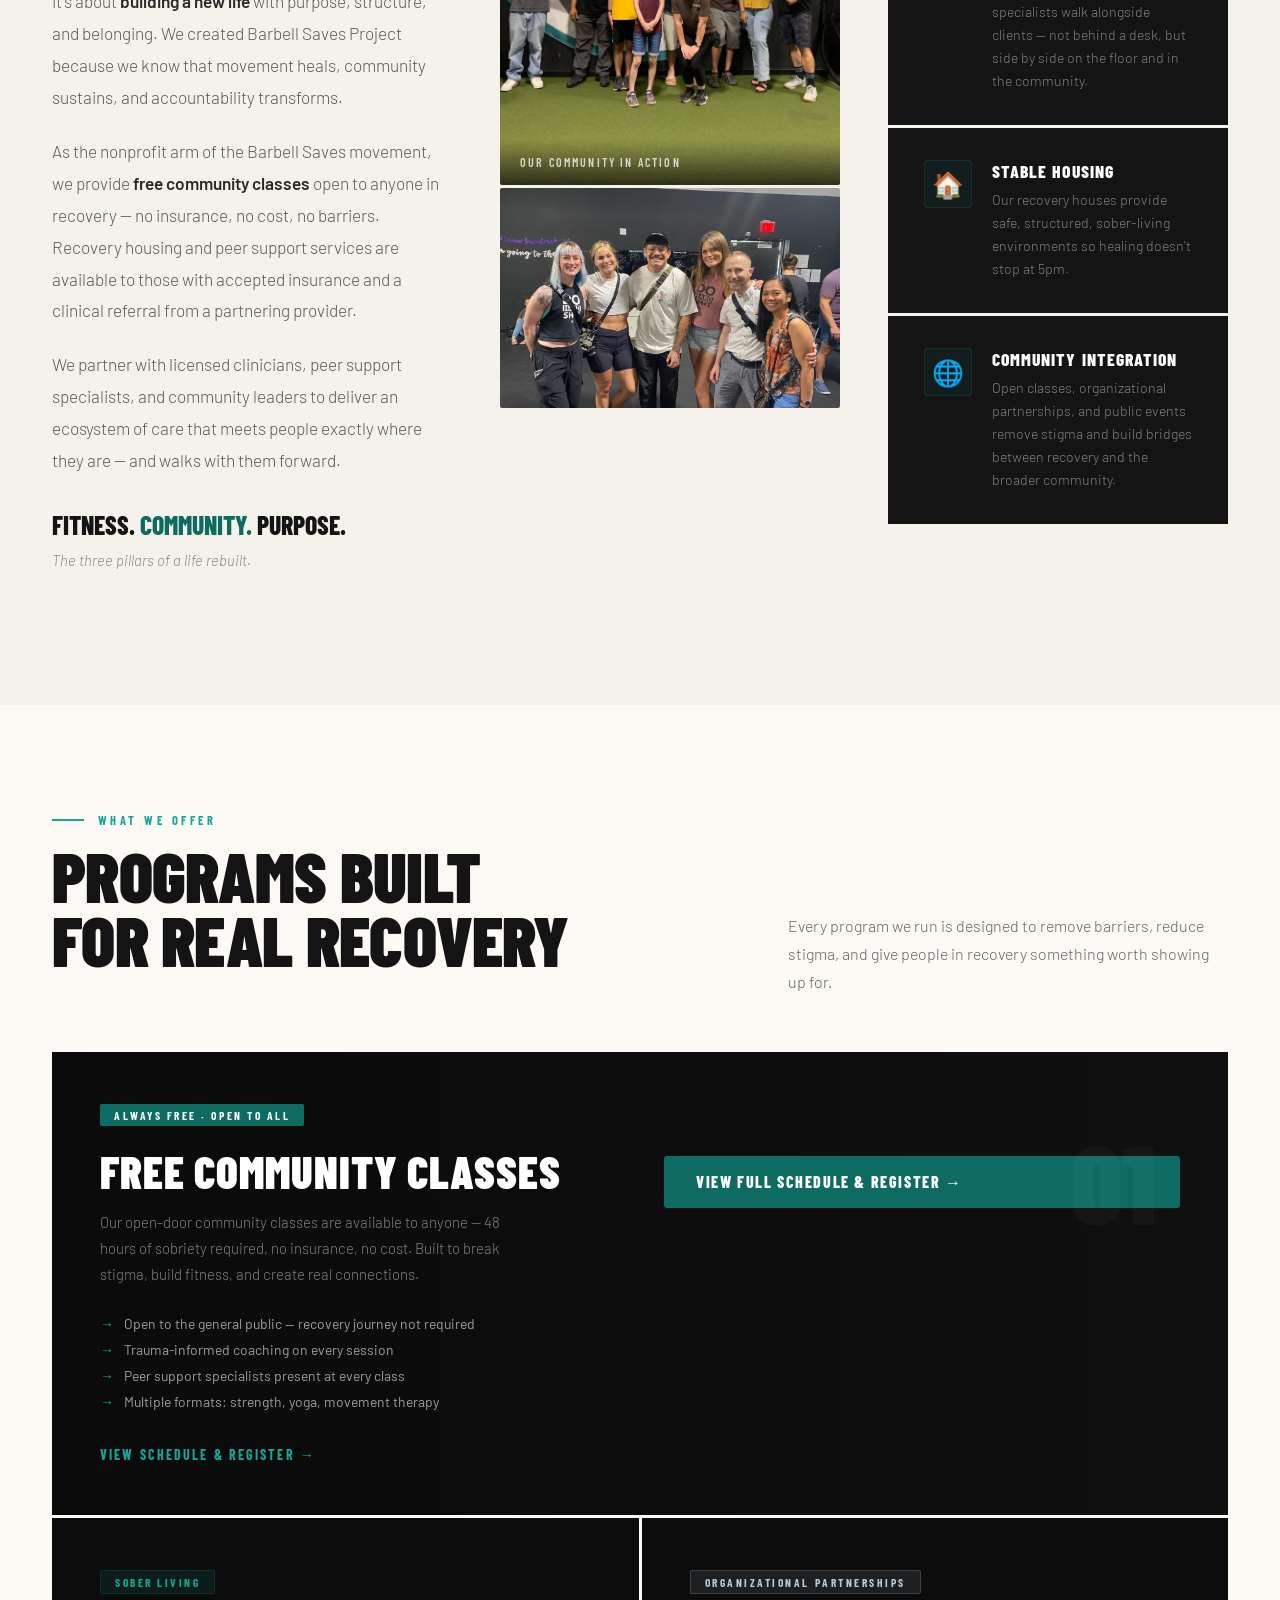
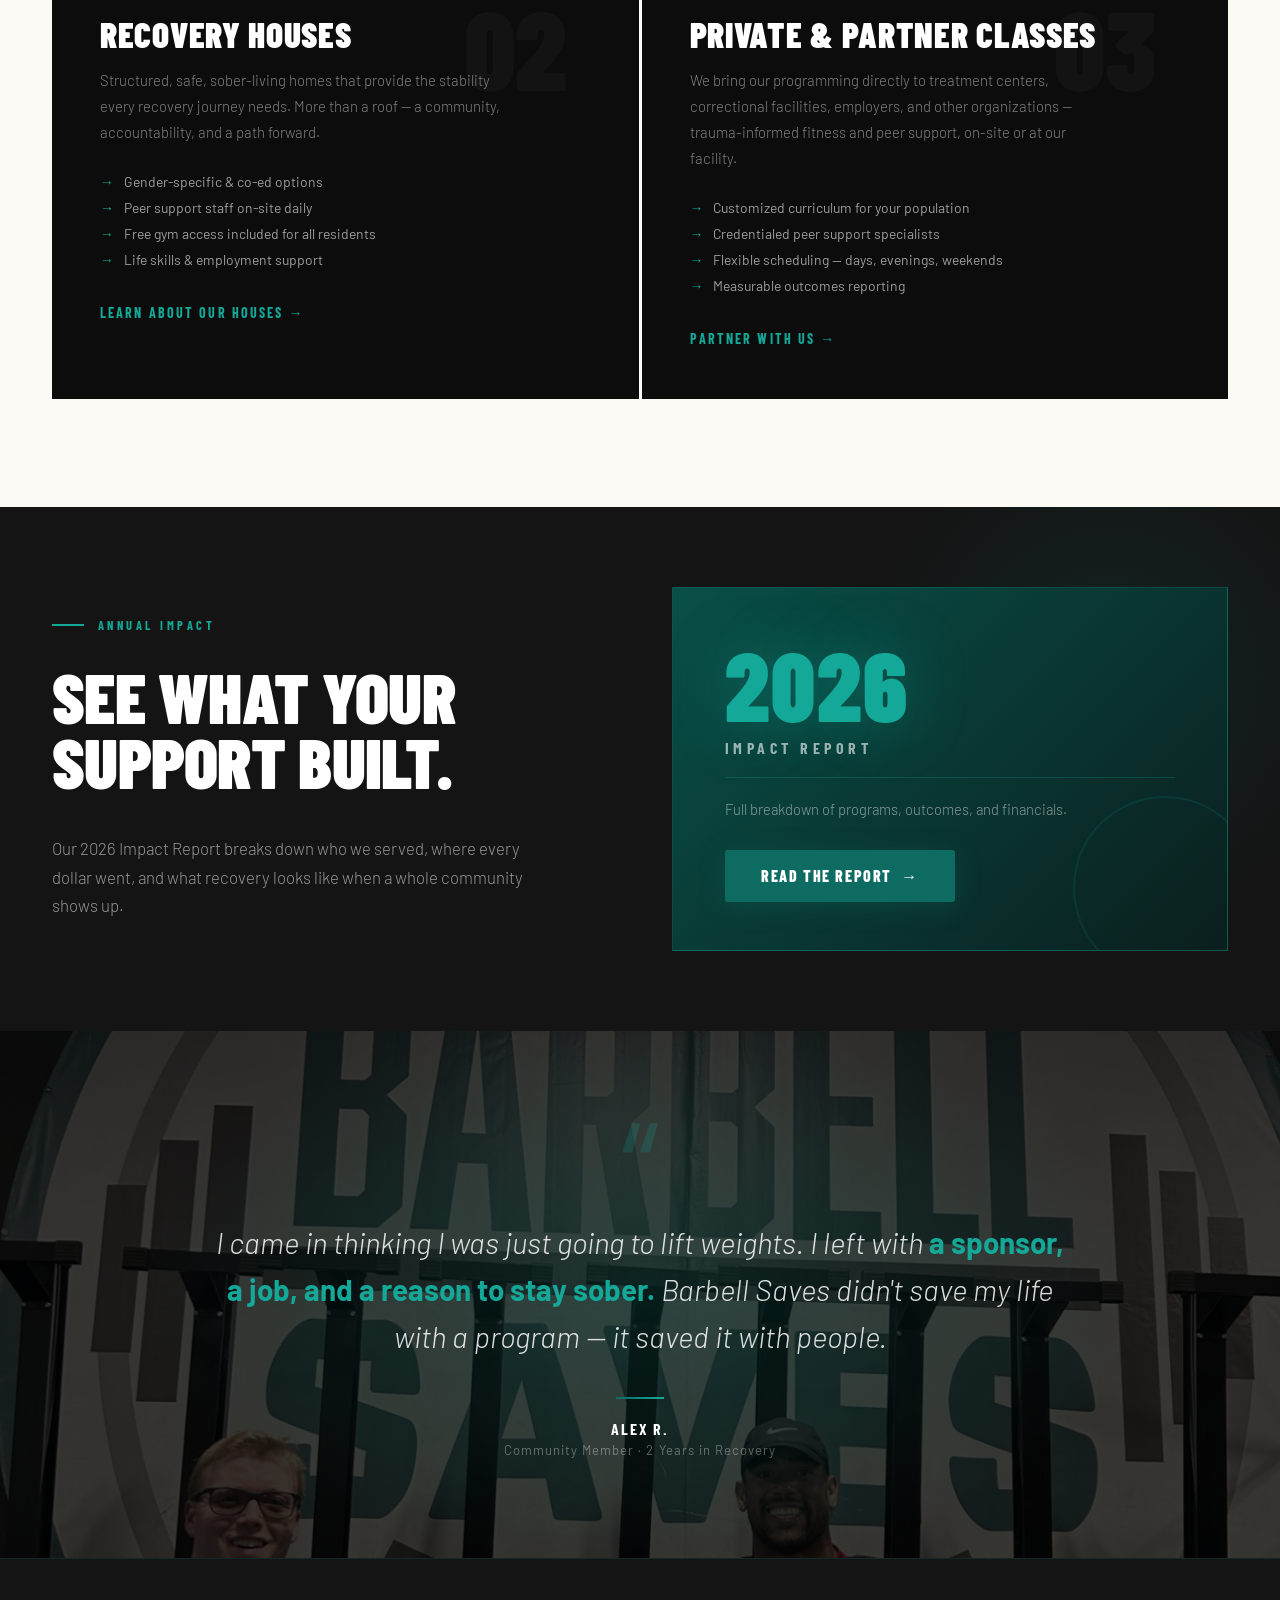
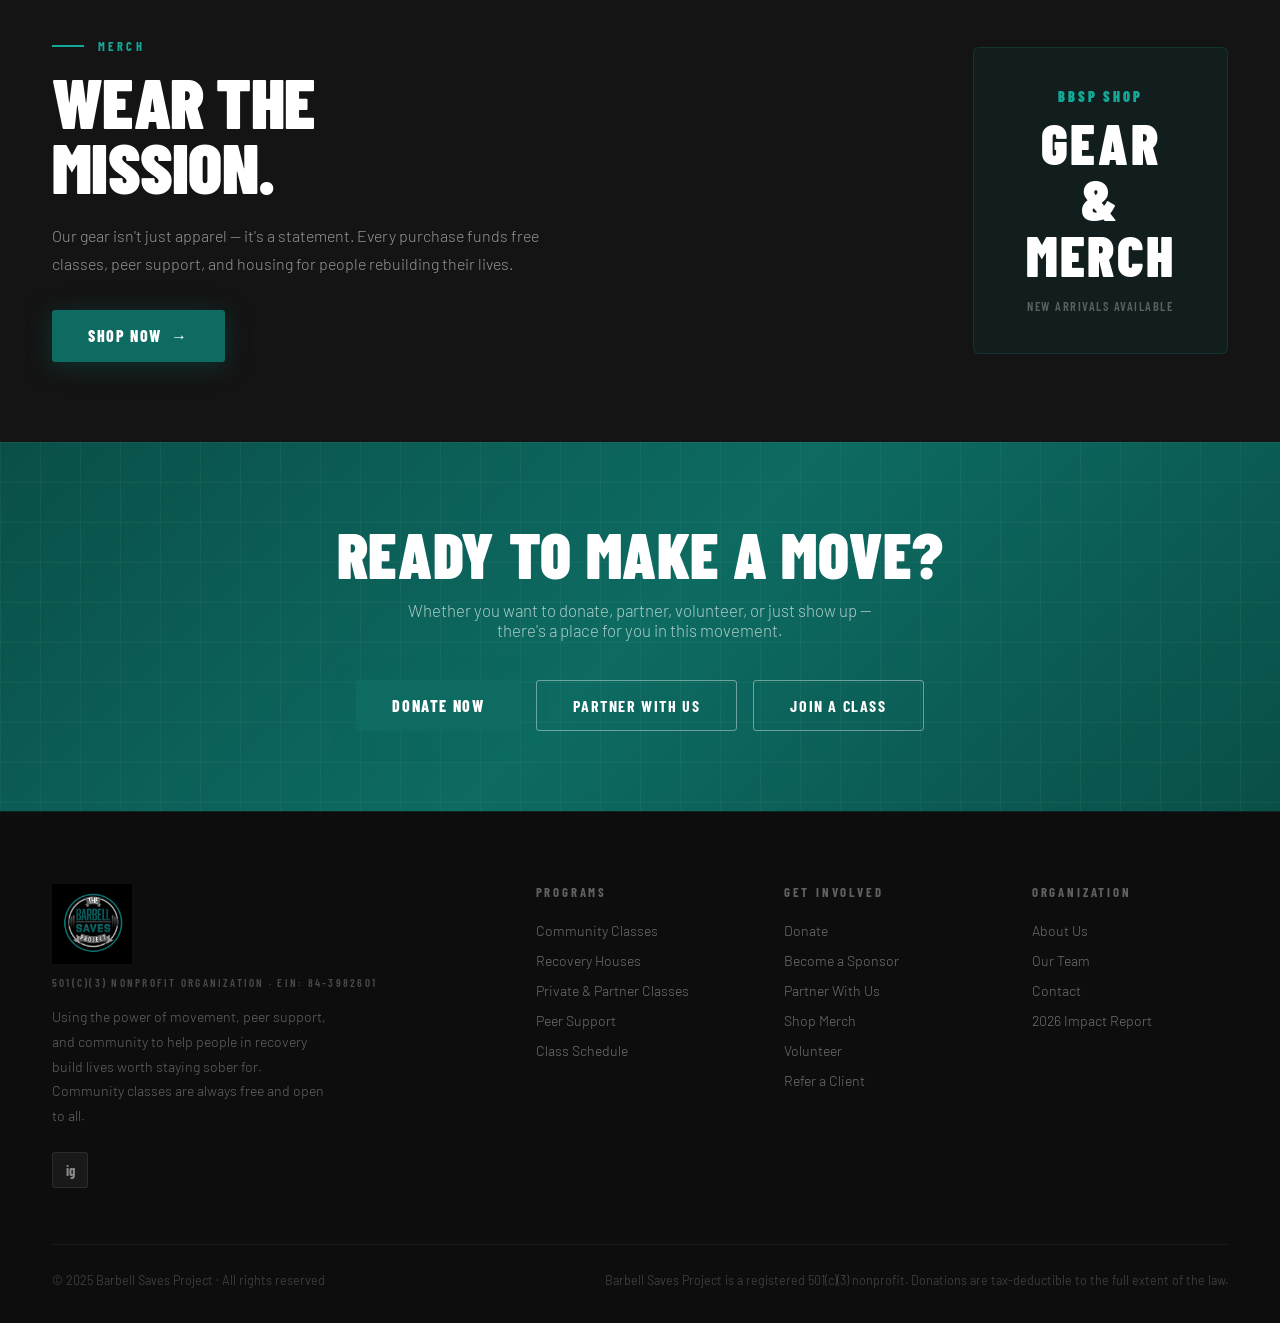
==== commit 78a1735c: "Remove Clinical Center (TBSOP) footer link sitewide Co-Authored-By: Claude Sonnet 4.6 <noreply@anthr" ====
--- a/index.html
+++ b/index.html
@@ -244,7 +244,7 @@
     </div>
     <div class="footer-col"><h5>Programs</h5><ul><li><a href="schedule.html">Community Classes</a></li><li><a href="houses.html">Recovery Houses</a></li><li><a href="mailto:info@thebarbellsavesproject.org?subject=Private%20%26%20Partner%20Classes%20Inquiry">Private &amp; Partner Classes</a></li><li><a href="services.html">Peer Support</a></li><li><a href="schedule.html">Class Schedule</a></li></ul></div>
     <div class="footer-col"><h5>Get Involved</h5><ul><li><a href="get-involved.html#donate">Donate</a></li><li><a href="get-involved.html#sponsors">Become a Sponsor</a></li><li><a href="get-involved.html">Partner With Us</a></li><li><a href="shop.html">Shop Merch</a></li><li><a href="volunteer.html">Volunteer</a></li><li><a href="referral.html">Refer a Client</a></li></ul></div>
-    <div class="footer-col"><h5>Organization</h5><ul><li><a href="contact.html">About Us</a></li><li><a href="team.html">Our Team</a></li><li><a href="contact.html">Contact</a></li><li><a href="https://thebarbellsavesop.com" target="_blank" rel="noopener">Clinical Center (TBSOP)</a></li><li><a href="https://issuu.com/barbellsaves/docs/2025_impact_report_final" target="_blank" rel="noopener">2026 Impact Report</a></li></ul></div>
+    <div class="footer-col"><h5>Organization</h5><ul><li><a href="contact.html">About Us</a></li><li><a href="team.html">Our Team</a></li><li><a href="contact.html">Contact</a></li><li><a href="https://issuu.com/barbellsaves/docs/2025_impact_report_final" target="_blank" rel="noopener">2026 Impact Report</a></li></ul></div>
   </div>
   <div class="footer-bottom">
     <p>&#169; 2025 Barbell Saves Project &middot; All rights reserved</p>
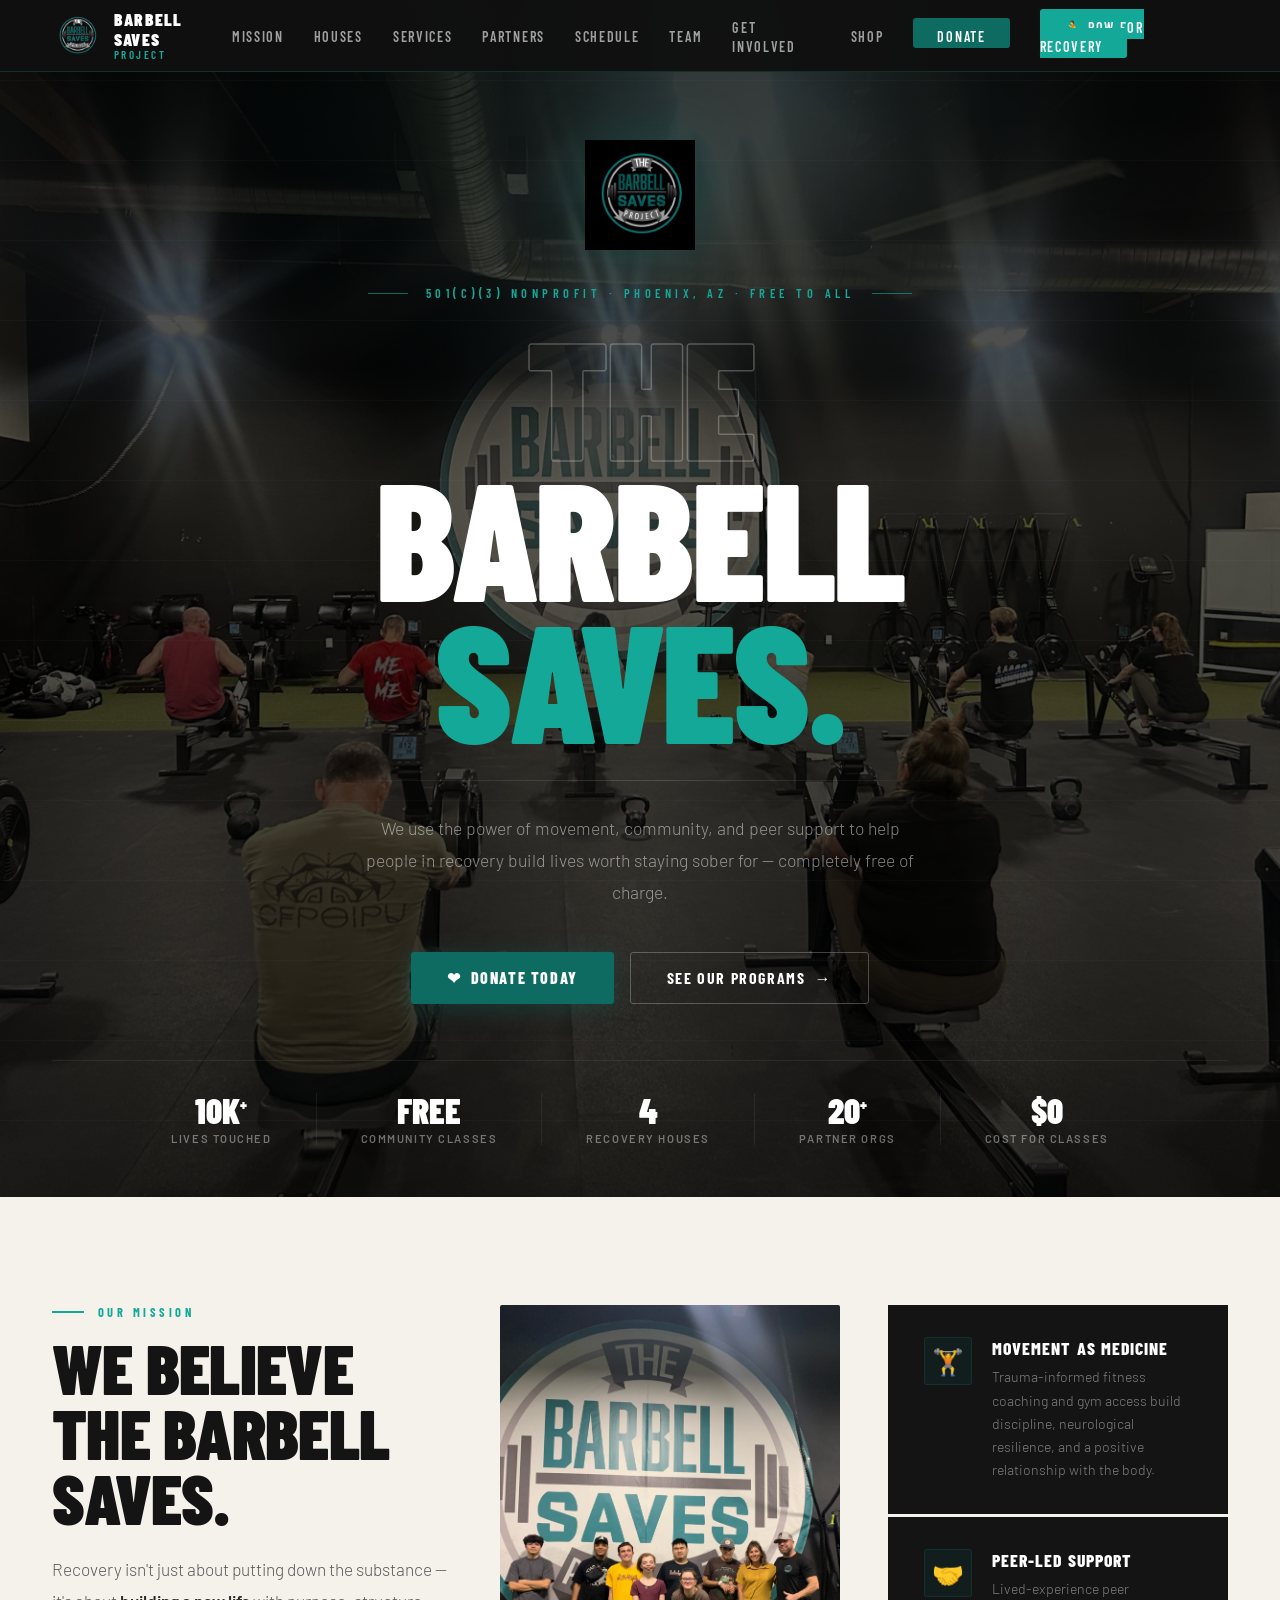
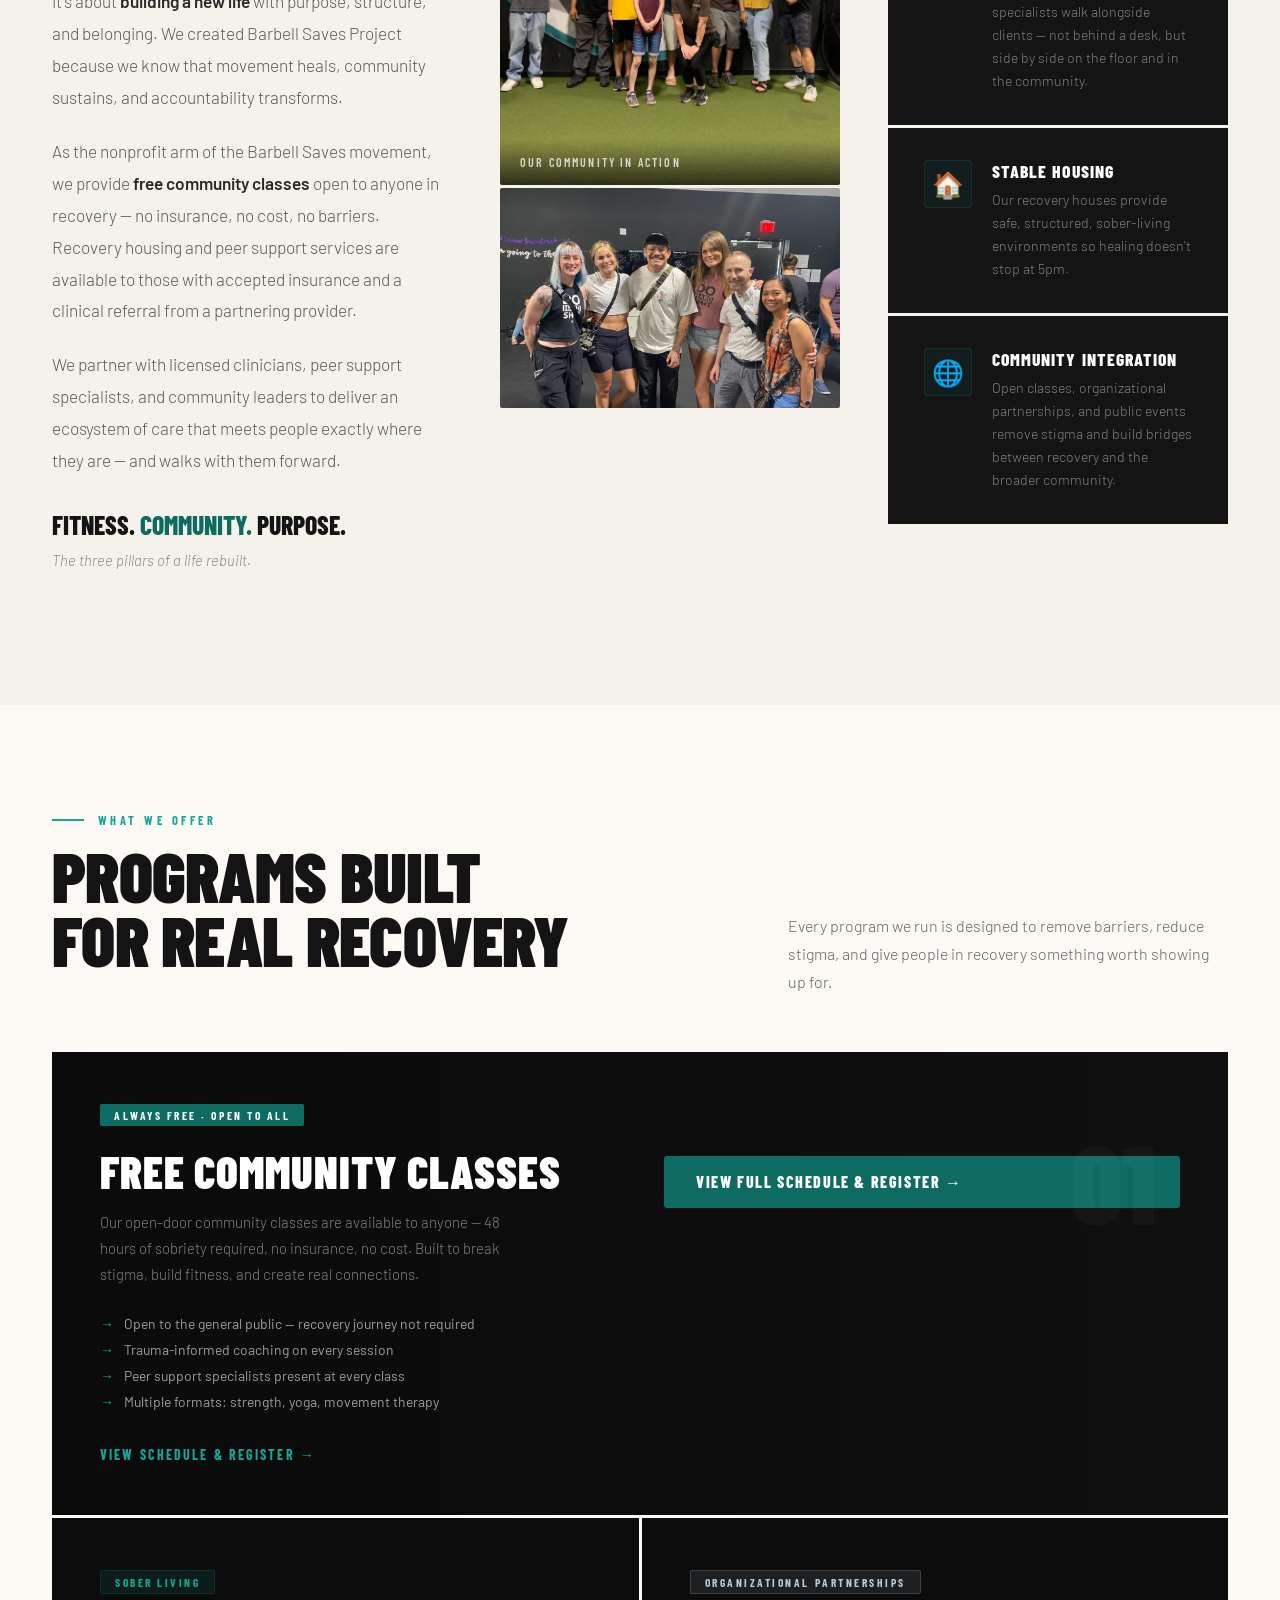
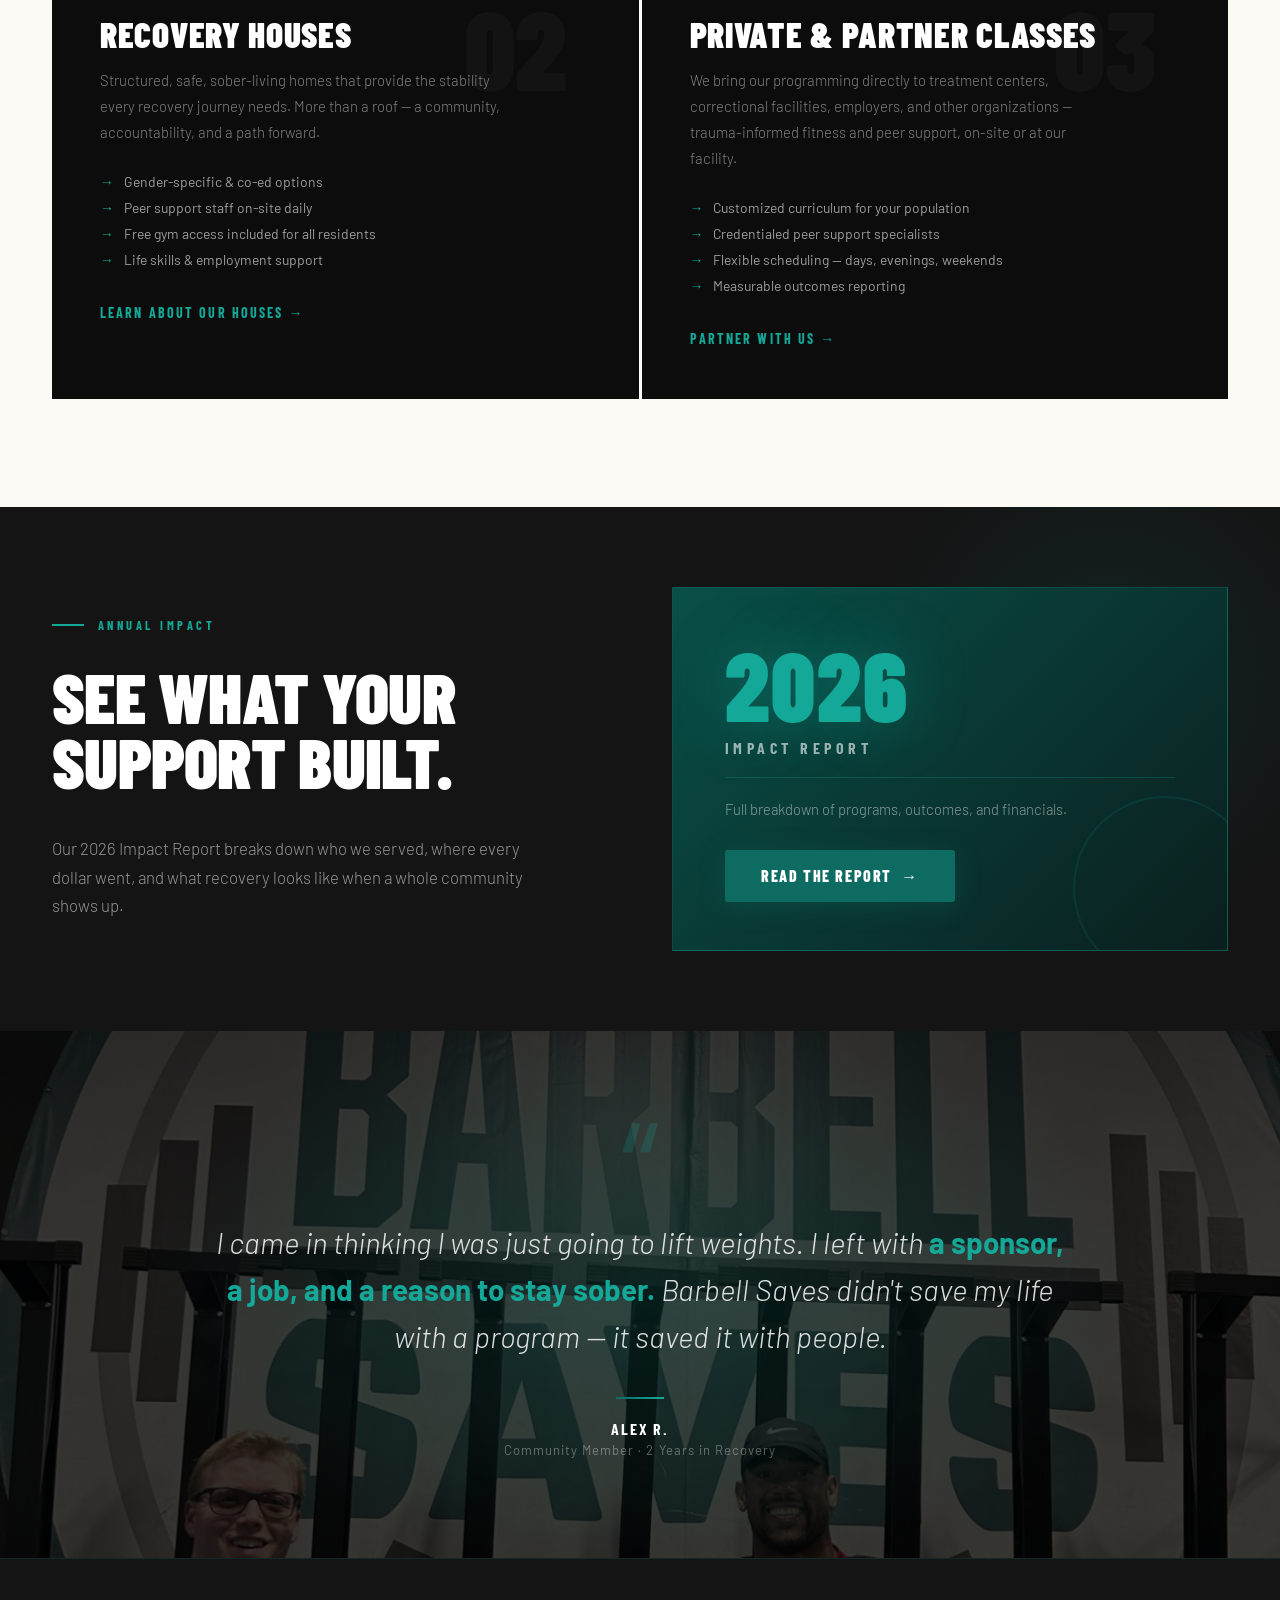
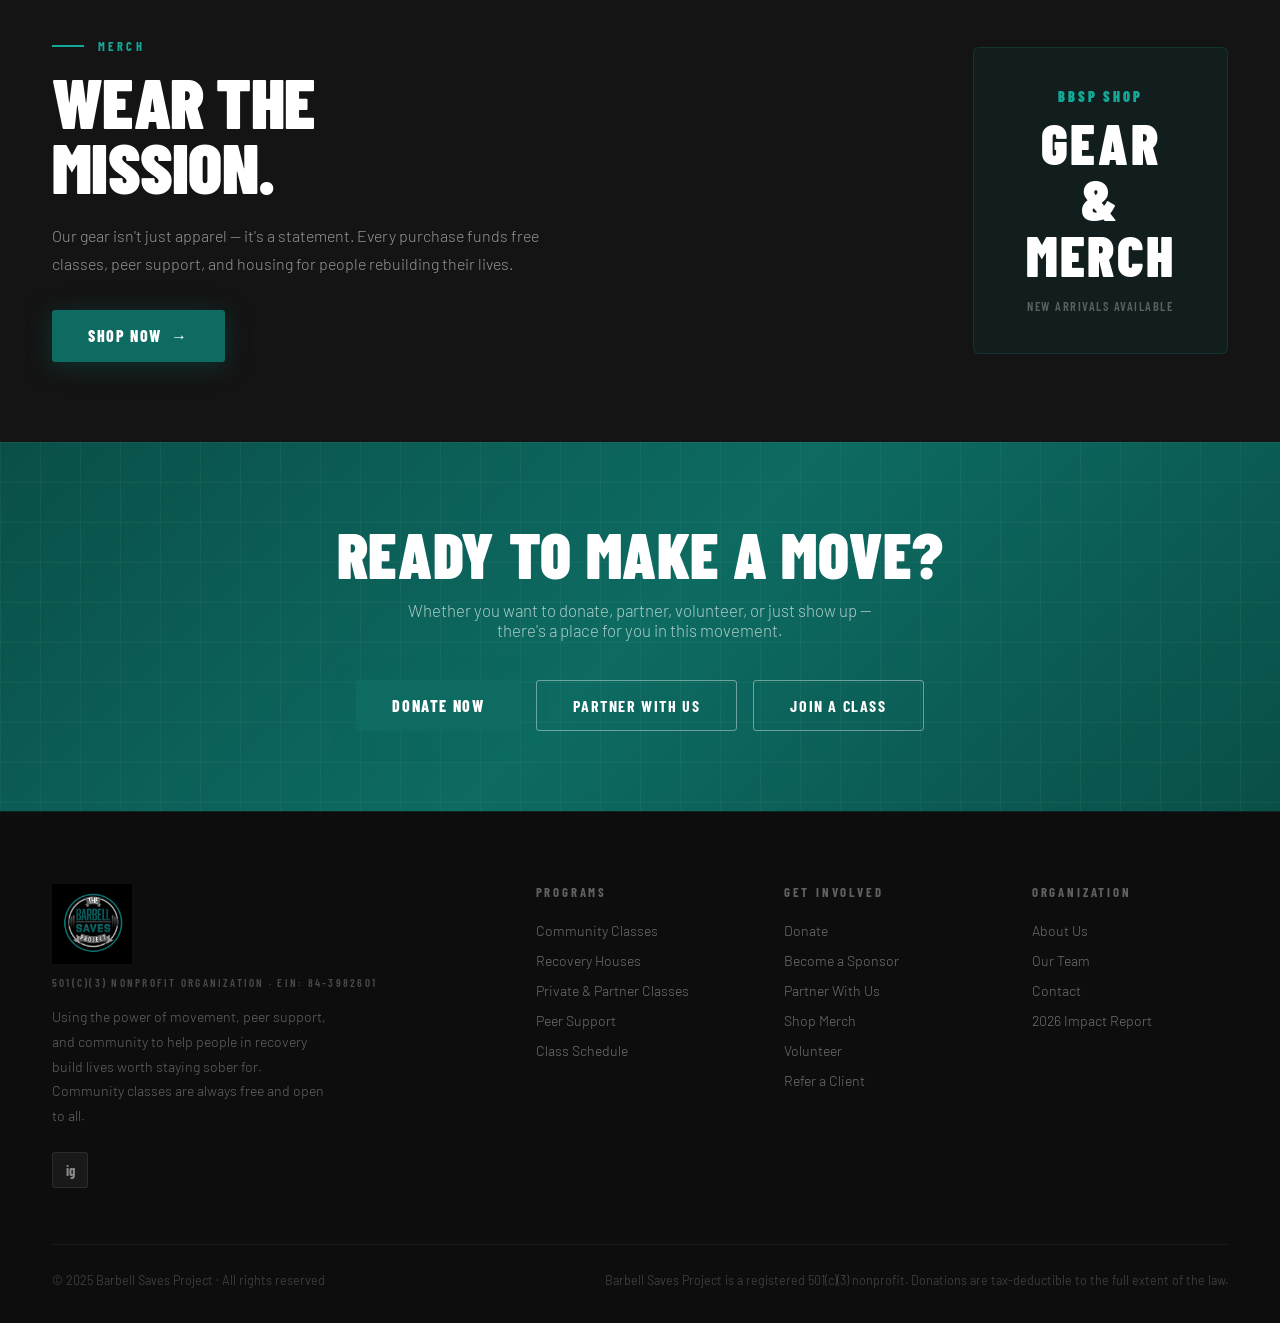
==== commit 76799b15: "Add Row for Recovery event page (June 27th) - New row-for-recovery.html with hero, event details, ho" ====
--- a/index.html
+++ b/index.html
@@ -15,7 +15,7 @@
     <img src="images/image1.png" alt="The Barbell Saves Project">
     <div class="nav-logo-text">Barbell Saves<span>Project</span></div>
   </a>
-  <ul class="nav-links">
+  <button class="nav-hamburger" id="nav-hamburger" aria-label="Menu"><span></span><span></span><span></span></button><ul class="nav-links" id="nav-links">
     <li><a href="index.html#mission">Mission</a></li>
     <li><a href="houses.html">Houses</a></li>
     <li><a href="services.html">Services</a></li>
@@ -24,7 +24,7 @@
     <li><a href="team.html">Team</a></li>
     <li><a href="get-involved.html">Get Involved</a></li>
     <li><a href="shop.html">Shop</a></li>
-    <li><a href="get-involved.html#donate" class="nav-donate">Donate</a></li>
+    <li><a href="get-involved.html#donate" class="nav-donate">Donate</a></li><li><a href="row-for-recovery.html" class="nav-donate" style="background:var(--teal-bright)!important">&#127939; Row for Recovery</a></li>
   </ul>
 </nav>
 
--- a/styles.css
+++ b/styles.css
@@ -449,9 +449,21 @@
   .impact-callout-eyebrow { font-family: "Barlow Condensed", sans-serif; font-weight: 700; font-size: 0.78rem; letter-spacing: 0.22em; text-transform: uppercase; color: var(--teal-bright); margin-bottom: 4px; }
   .impact-callout-text p { color: rgba(255,255,255,0.75); font-size: 0.97rem; font-weight: 300; }
 
+  /* HAMBURGER */
+  .nav-hamburger { display: none; flex-direction: column; gap: 5px; cursor: pointer; padding: 8px; background: none; border: none; }
+  .nav-hamburger span { display: block; width: 24px; height: 2px; background: white; border-radius: 2px; transition: transform 0.3s, opacity 0.3s; }
+  .nav-hamburger.open span:nth-child(1) { transform: translateY(7px) rotate(45deg); }
+  .nav-hamburger.open span:nth-child(2) { opacity: 0; }
+  .nav-hamburger.open span:nth-child(3) { transform: translateY(-7px) rotate(-45deg); }
+
   @media (max-width: 960px) {
     nav { padding: 0 24px; }
-    .nav-links { display: none; }
+    .nav-hamburger { display: flex; }
+    .nav-links { display: none; flex-direction: column; position: fixed; top: 72px; left: 0; right: 0; background: rgba(14,14,14,0.99); padding: 24px 28px 32px; gap: 4px; border-bottom: 1px solid rgba(13,107,98,0.3); }
+    .nav-links.open { display: flex; }
+    .nav-links li { width: 100%; }
+    .nav-links a { font-size: 1.1rem; padding: 12px 0; display: block; border-bottom: 1px solid rgba(255,255,255,0.06); }
+    .nav-donate { display: inline-block; margin-top: 8px; text-align: center; width: 100%; padding: 14px !important; }
     .section { padding: 72px 24px; }
     .hero-body { padding: 110px 24px 48px; }
     .hero-logo { width: 80px; height: 80px; }
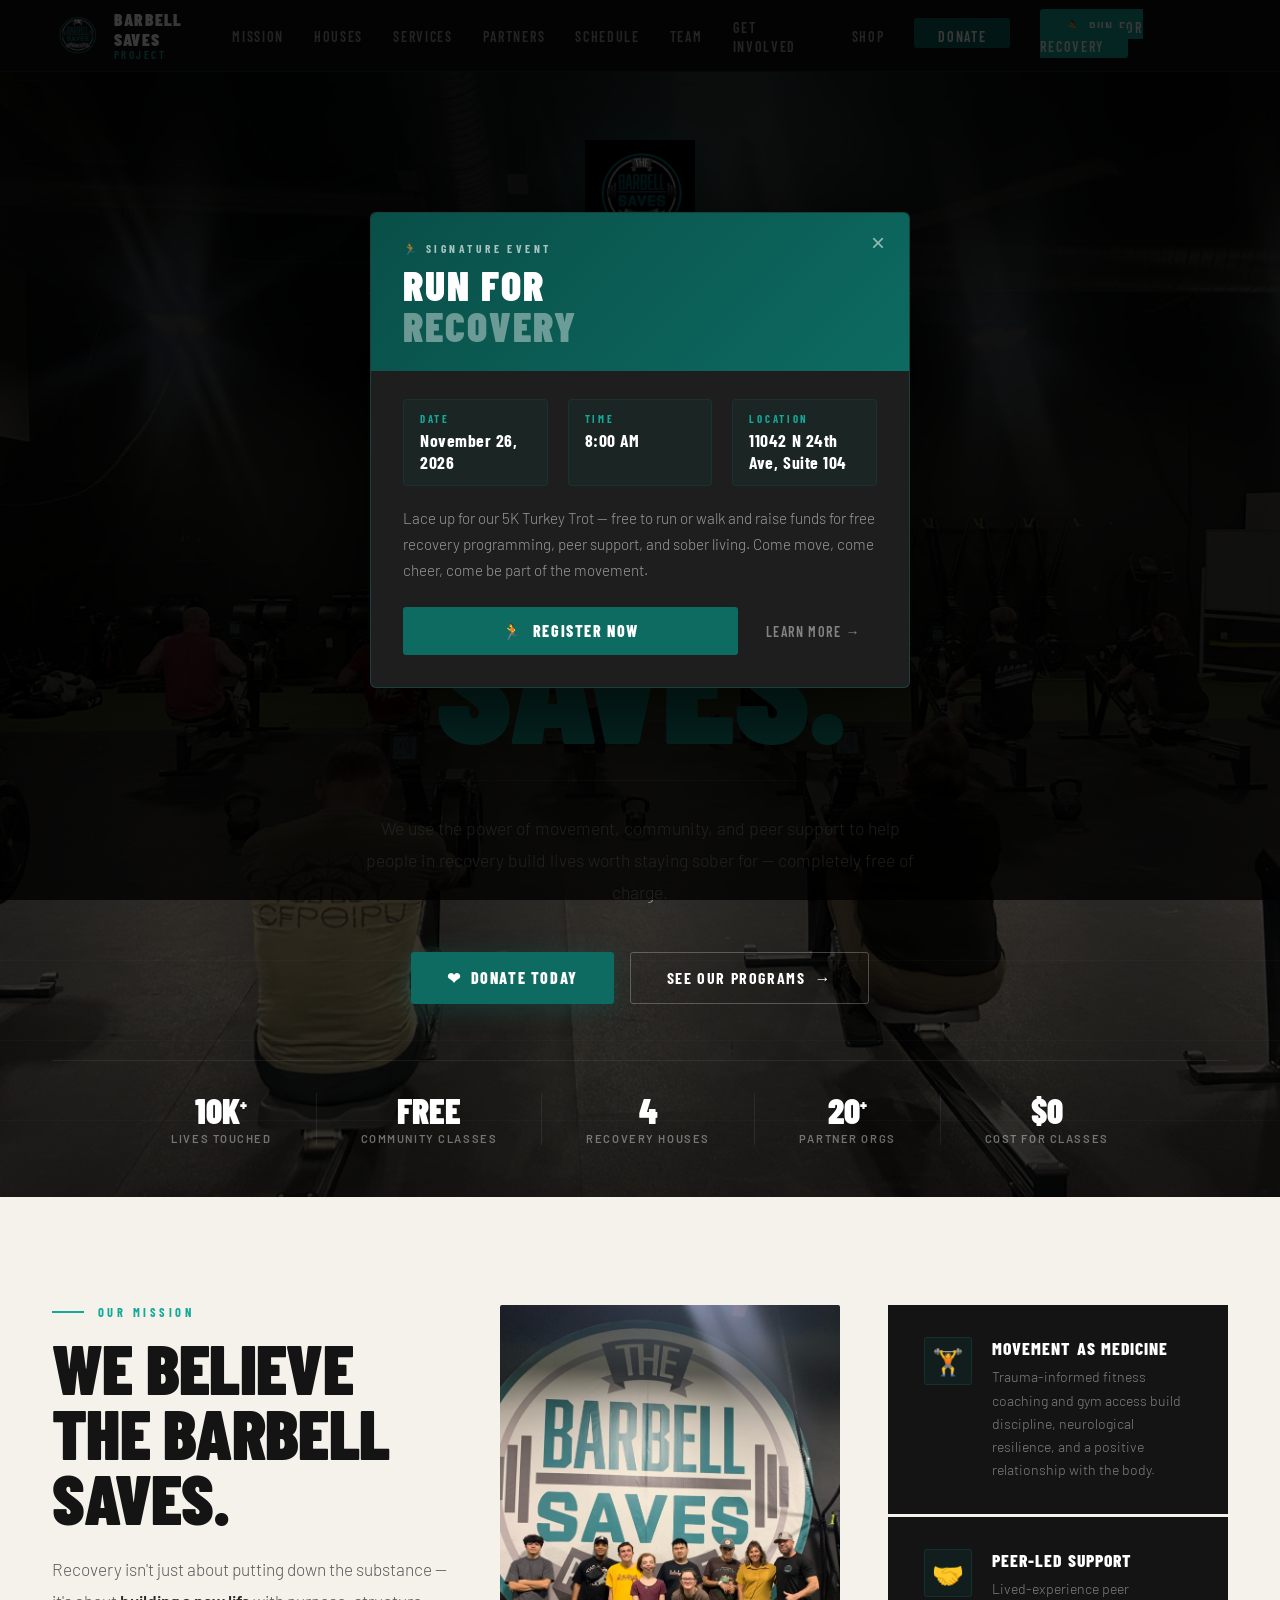
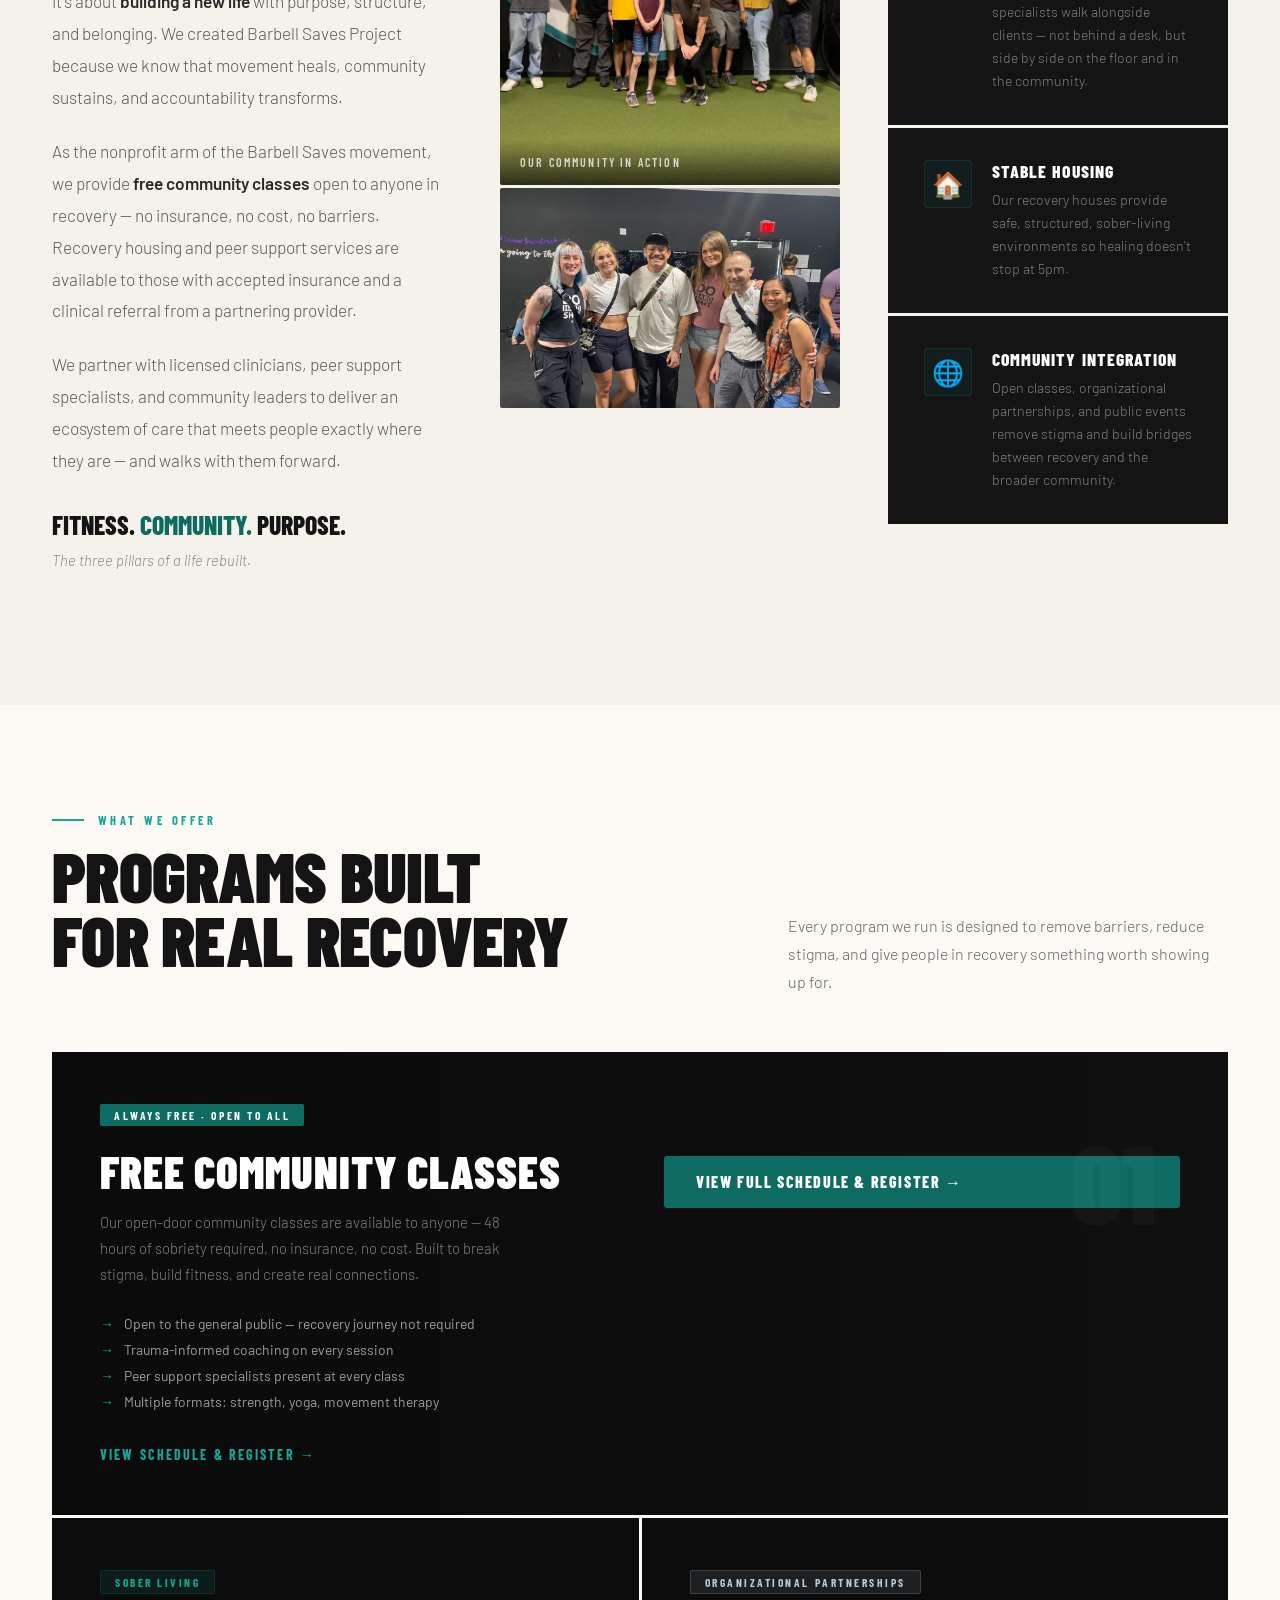
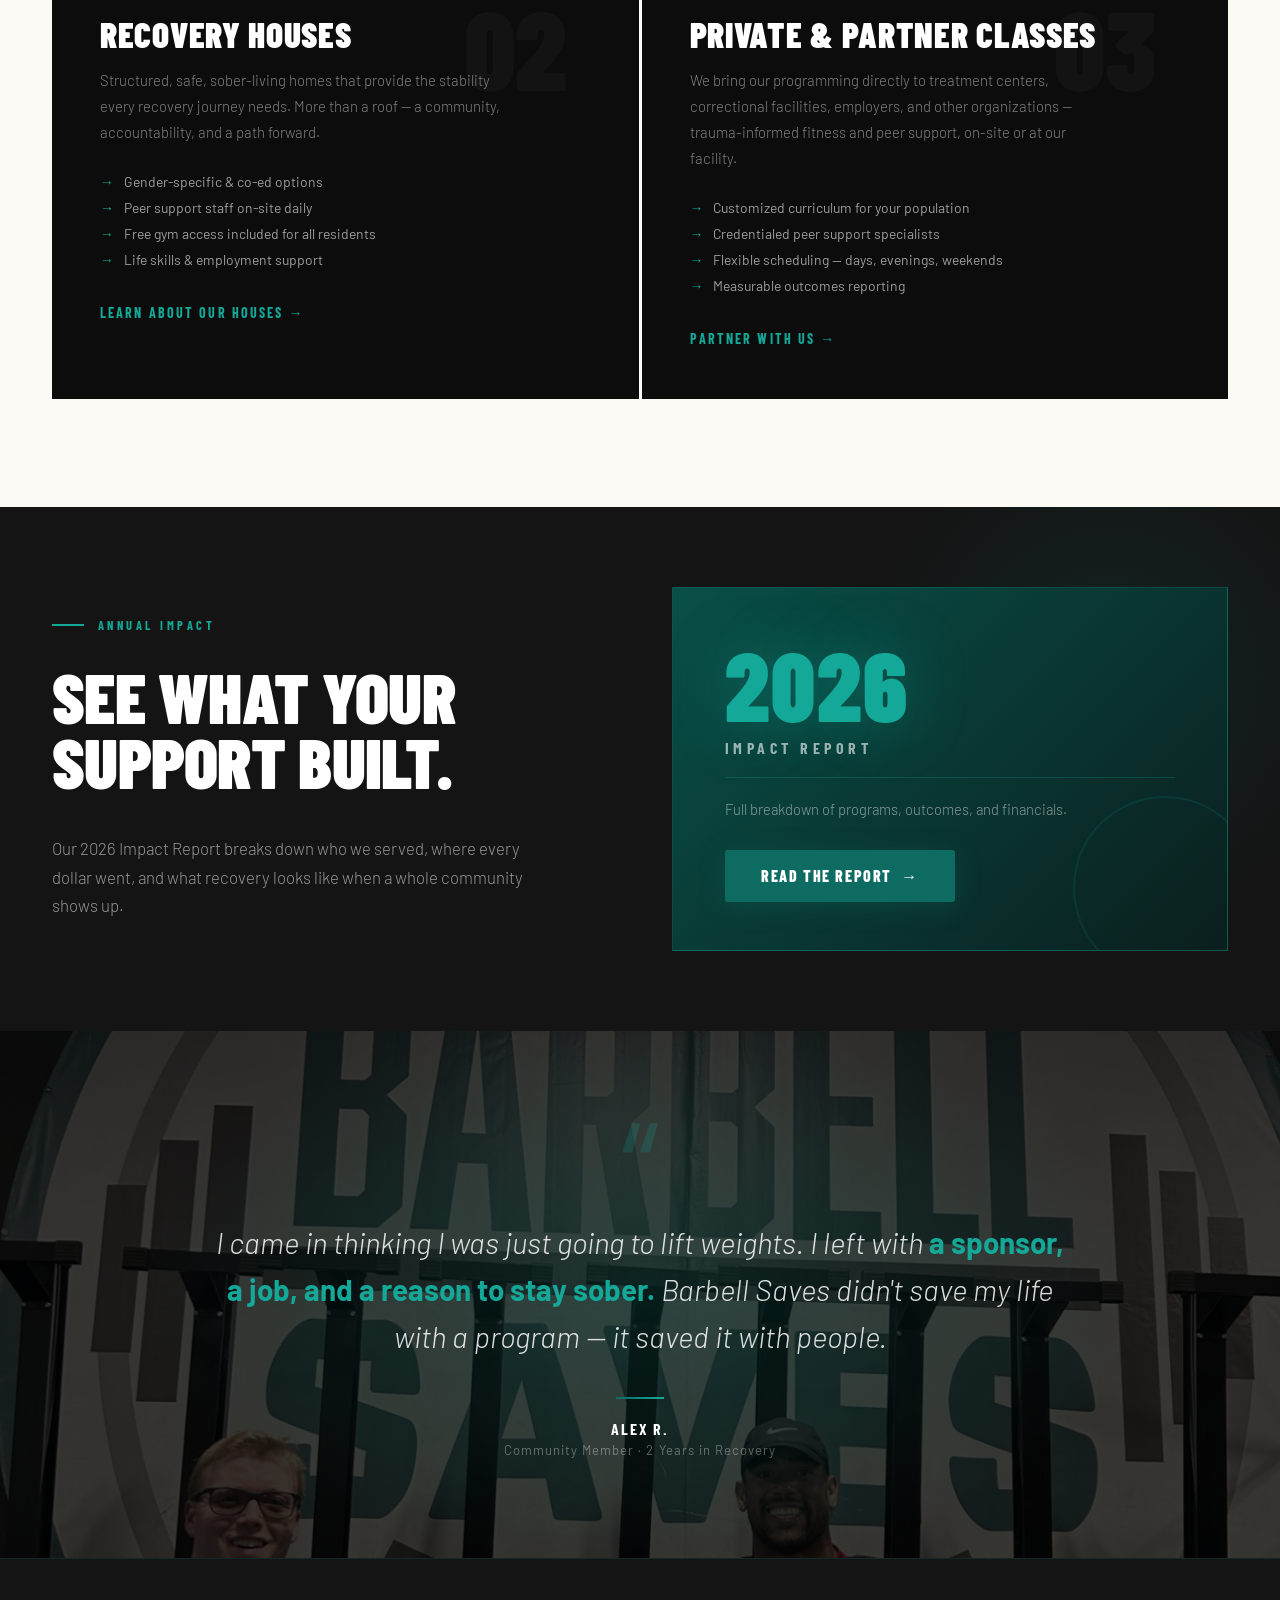
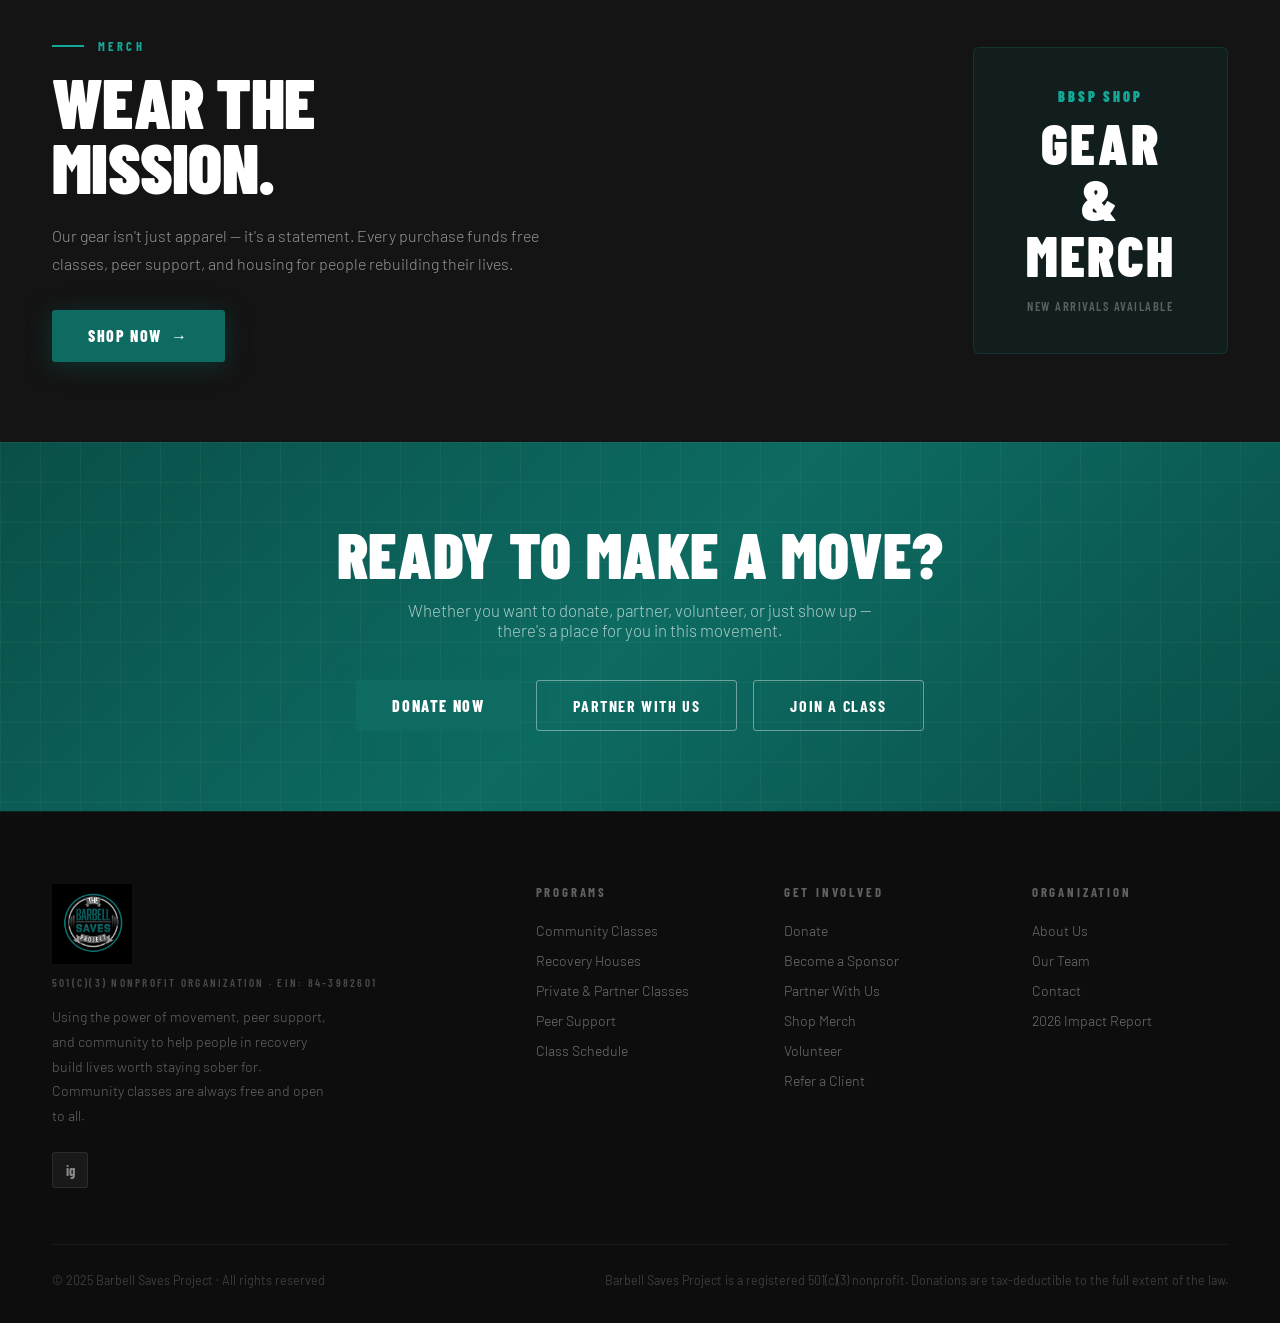
==== commit b376b67e: "Replace Row for Recovery with Run for Recovery 5K Turkey Trot Row for Recovery event has concluded. " ====
--- a/index.html
+++ b/index.html
@@ -6,8 +6,187 @@
 <title>Barbell Saves Project — Strength. Recovery. Community.</title>
 <link href="https://fonts.googleapis.com/css2?family=Barlow+Condensed:wght@300;400;600;700;800;900&family=Barlow:ital,wght@0,300;0,400;0,500;0,600;1,300;1,400&display=swap" rel="stylesheet">
 <link rel="stylesheet" href="styles.css">
+<style>
+  /* ── ROW FOR RECOVERY POPUP ── */
+  #rfr-popup-overlay {
+    display: none;
+    position: fixed;
+    inset: 0;
+    background: rgba(0,0,0,0.78);
+    z-index: 9999;
+    align-items: center;
+    justify-content: center;
+    padding: 20px;
+  }
+  #rfr-popup-overlay.active { display: flex; }
+  #rfr-popup {
+    background: var(--iron-mid);
+    border: 1px solid rgba(13,107,98,0.45);
+    border-radius: 6px;
+    max-width: 540px;
+    width: 100%;
+    overflow: hidden;
+    box-shadow: 0 24px 80px rgba(0,0,0,0.7);
+    animation: popupIn 0.35s cubic-bezier(0.22,1,0.36,1);
+  }
+  @keyframes popupIn {
+    from { opacity: 0; transform: translateY(24px) scale(0.97); }
+    to   { opacity: 1; transform: translateY(0) scale(1); }
+  }
+  #rfr-popup-header {
+    background: linear-gradient(135deg, var(--teal-dark) 0%, var(--teal) 100%);
+    padding: 28px 32px 24px;
+    position: relative;
+  }
+  #rfr-popup-header .popup-eyebrow {
+    font-family: "Barlow Condensed", sans-serif;
+    font-weight: 700;
+    font-size: 0.72rem;
+    letter-spacing: 0.3em;
+    text-transform: uppercase;
+    color: rgba(255,255,255,0.65);
+    margin-bottom: 8px;
+  }
+  #rfr-popup-header h2 {
+    font-family: "Barlow Condensed", sans-serif;
+    font-weight: 900;
+    font-size: 2.6rem;
+    letter-spacing: 0.05em;
+    text-transform: uppercase;
+    color: white;
+    line-height: 1;
+    margin: 0;
+  }
+  #rfr-popup-header h2 span { color: rgba(255,255,255,0.4); }
+  #rfr-popup-close {
+    position: absolute;
+    top: 14px;
+    right: 16px;
+    background: none;
+    border: none;
+    color: rgba(255,255,255,0.55);
+    font-size: 1.5rem;
+    cursor: pointer;
+    line-height: 1;
+    padding: 4px 8px;
+    transition: color 0.15s;
+  }
+  #rfr-popup-close:hover { color: white; }
+  #rfr-popup-body {
+    padding: 28px 32px 32px;
+  }
+  #rfr-popup-body .popup-details {
+    display: flex;
+    gap: 20px;
+    margin-bottom: 20px;
+    flex-wrap: wrap;
+  }
+  #rfr-popup-body .popup-detail {
+    flex: 1;
+    min-width: 120px;
+    background: rgba(13,107,98,0.1);
+    border: 1px solid rgba(13,107,98,0.2);
+    border-radius: 4px;
+    padding: 12px 16px;
+  }
+  #rfr-popup-body .popup-detail-label {
+    font-family: "Barlow Condensed", sans-serif;
+    font-weight: 700;
+    font-size: 0.68rem;
+    letter-spacing: 0.25em;
+    text-transform: uppercase;
+    color: var(--teal-bright);
+    margin-bottom: 4px;
+  }
+  #rfr-popup-body .popup-detail-val {
+    font-family: "Barlow Condensed", sans-serif;
+    font-weight: 700;
+    font-size: 1.1rem;
+    color: white;
+    letter-spacing: 0.03em;
+  }
+  #rfr-popup-body p {
+    font-size: 0.95rem;
+    color: rgba(255,255,255,0.55);
+    line-height: 1.7;
+    margin-bottom: 24px;
+    font-weight: 300;
+  }
+  #rfr-popup-body .popup-actions {
+    display: flex;
+    gap: 12px;
+    flex-wrap: wrap;
+  }
+  #rfr-popup-body .popup-btn-primary {
+    flex: 1;
+    min-width: 160px;
+    display: inline-flex;
+    align-items: center;
+    justify-content: center;
+    gap: 8px;
+    background: var(--teal);
+    color: white;
+    font-family: "Barlow Condensed", sans-serif;
+    font-weight: 800;
+    font-size: 1rem;
+    letter-spacing: 0.1em;
+    text-transform: uppercase;
+    padding: 14px 24px;
+    border-radius: 3px;
+    text-decoration: none;
+    transition: background 0.2s;
+  }
+  #rfr-popup-body .popup-btn-primary:hover { background: var(--teal-light); }
+  #rfr-popup-body .popup-btn-secondary {
+    display: inline-flex;
+    align-items: center;
+    justify-content: center;
+    color: rgba(255,255,255,0.45);
+    font-family: "Barlow Condensed", sans-serif;
+    font-weight: 600;
+    font-size: 0.88rem;
+    letter-spacing: 0.1em;
+    text-transform: uppercase;
+    text-decoration: none;
+    padding: 14px 16px;
+    transition: color 0.2s;
+  }
+  #rfr-popup-body .popup-btn-secondary:hover { color: white; }
+</style>
 </head>
 <body>
+
+<!-- RUN FOR RECOVERY POPUP -->
+<div id="rfr-popup-overlay">
+  <div id="rfr-popup" role="dialog" aria-modal="true" aria-label="Run for Recovery 5K Turkey Trot">
+    <div id="rfr-popup-header">
+      <button id="rfr-popup-close" aria-label="Close">&times;</button>
+      <div class="popup-eyebrow">&#127939; Signature Event</div>
+      <h2>Run for<br><span>Recovery</span></h2>
+    </div>
+    <div id="rfr-popup-body">
+      <div class="popup-details">
+        <div class="popup-detail">
+          <div class="popup-detail-label">Date</div>
+          <div class="popup-detail-val">November 26, 2026</div>
+        </div>
+        <div class="popup-detail">
+          <div class="popup-detail-label">Time</div>
+          <div class="popup-detail-val">8:00 AM</div>
+        </div>
+        <div class="popup-detail">
+          <div class="popup-detail-label">Location</div>
+          <div class="popup-detail-val">11042 N 24th Ave, Suite 104</div>
+        </div>
+      </div>
+      <p>Lace up for our 5K Turkey Trot &mdash; free to run or walk and raise funds for free recovery programming, peer support, and sober living. Come move, come cheer, come be part of the movement.</p>
+      <div class="popup-actions">
+        <a href="https://bbsturkeytrot.givesmart.com" target="_blank" rel="noopener" class="popup-btn-primary">&#127939;&nbsp; Register Now</a>
+        <a href="run-for-recovery.html" class="popup-btn-secondary">Learn More &rarr;</a>
+      </div>
+    </div>
+  </div>
+</div>
 
 <!-- NAV -->
 <nav id="main-nav">
@@ -24,7 +203,7 @@
     <li><a href="team.html">Team</a></li>
     <li><a href="get-involved.html">Get Involved</a></li>
     <li><a href="shop.html">Shop</a></li>
-    <li><a href="get-involved.html#donate" class="nav-donate">Donate</a></li><li><a href="row-for-recovery.html" class="nav-donate" style="background:var(--teal-bright)!important">&#127939; Row for Recovery</a></li>
+    <li><a href="get-involved.html#donate" class="nav-donate">Donate</a></li><li><a href="run-for-recovery.html" class="nav-donate" style="background:var(--teal-bright)!important">&#127939; Run for Recovery</a></li>
   </ul>
 </nav>
 
@@ -253,6 +432,30 @@
 </footer>
 
 <script src="script.js"></script>
+<script>
+  (function() {
+    if (!sessionStorage.getItem('rfrPopupSeen')) {
+      var overlay = document.getElementById('rfr-popup-overlay');
+      setTimeout(function() { overlay.classList.add('active'); }, 1200);
+      document.getElementById('rfr-popup-close').addEventListener('click', function() {
+        overlay.classList.remove('active');
+        sessionStorage.setItem('rfrPopupSeen', '1');
+      });
+      overlay.addEventListener('click', function(e) {
+        if (e.target === overlay) {
+          overlay.classList.remove('active');
+          sessionStorage.setItem('rfrPopupSeen', '1');
+        }
+      });
+      document.addEventListener('keydown', function(e) {
+        if (e.key === 'Escape') {
+          overlay.classList.remove('active');
+          sessionStorage.setItem('rfrPopupSeen', '1');
+        }
+      });
+    }
+  })();
+</script>
 
 </body>
 </html>
